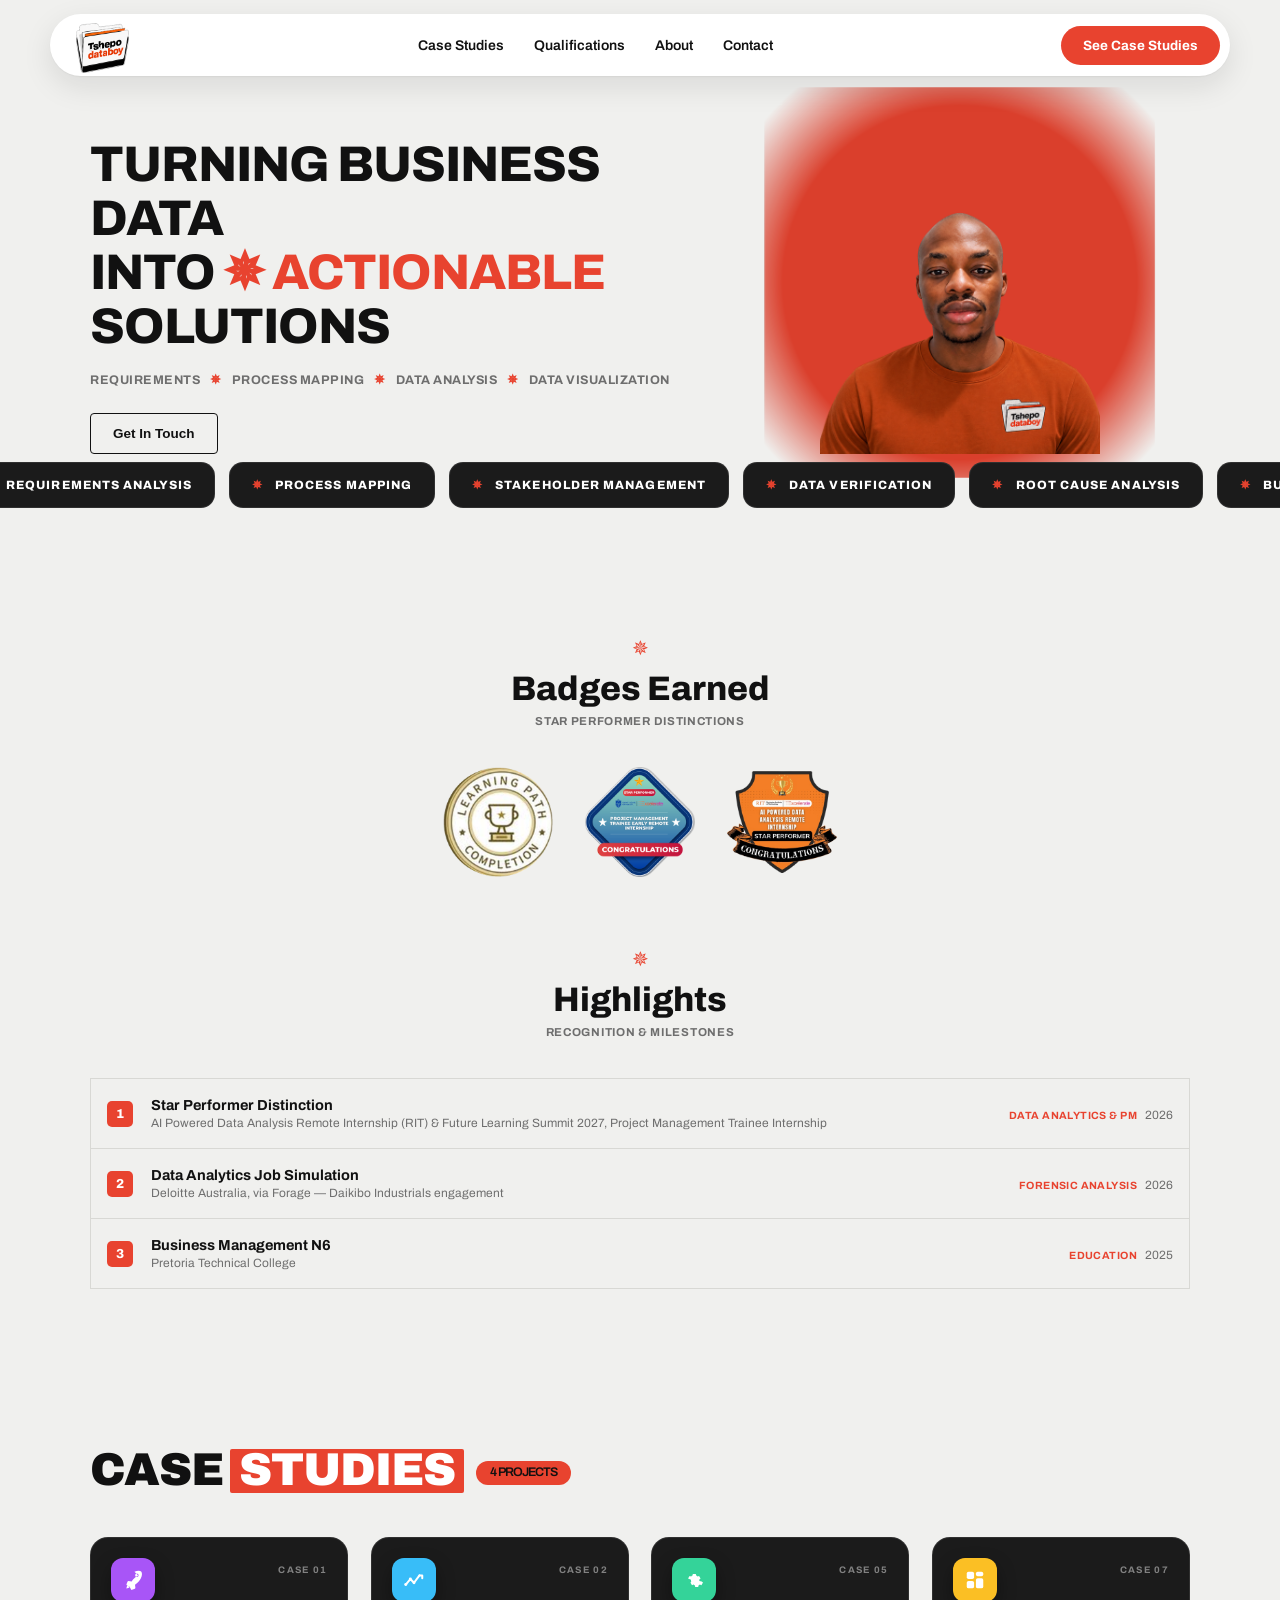
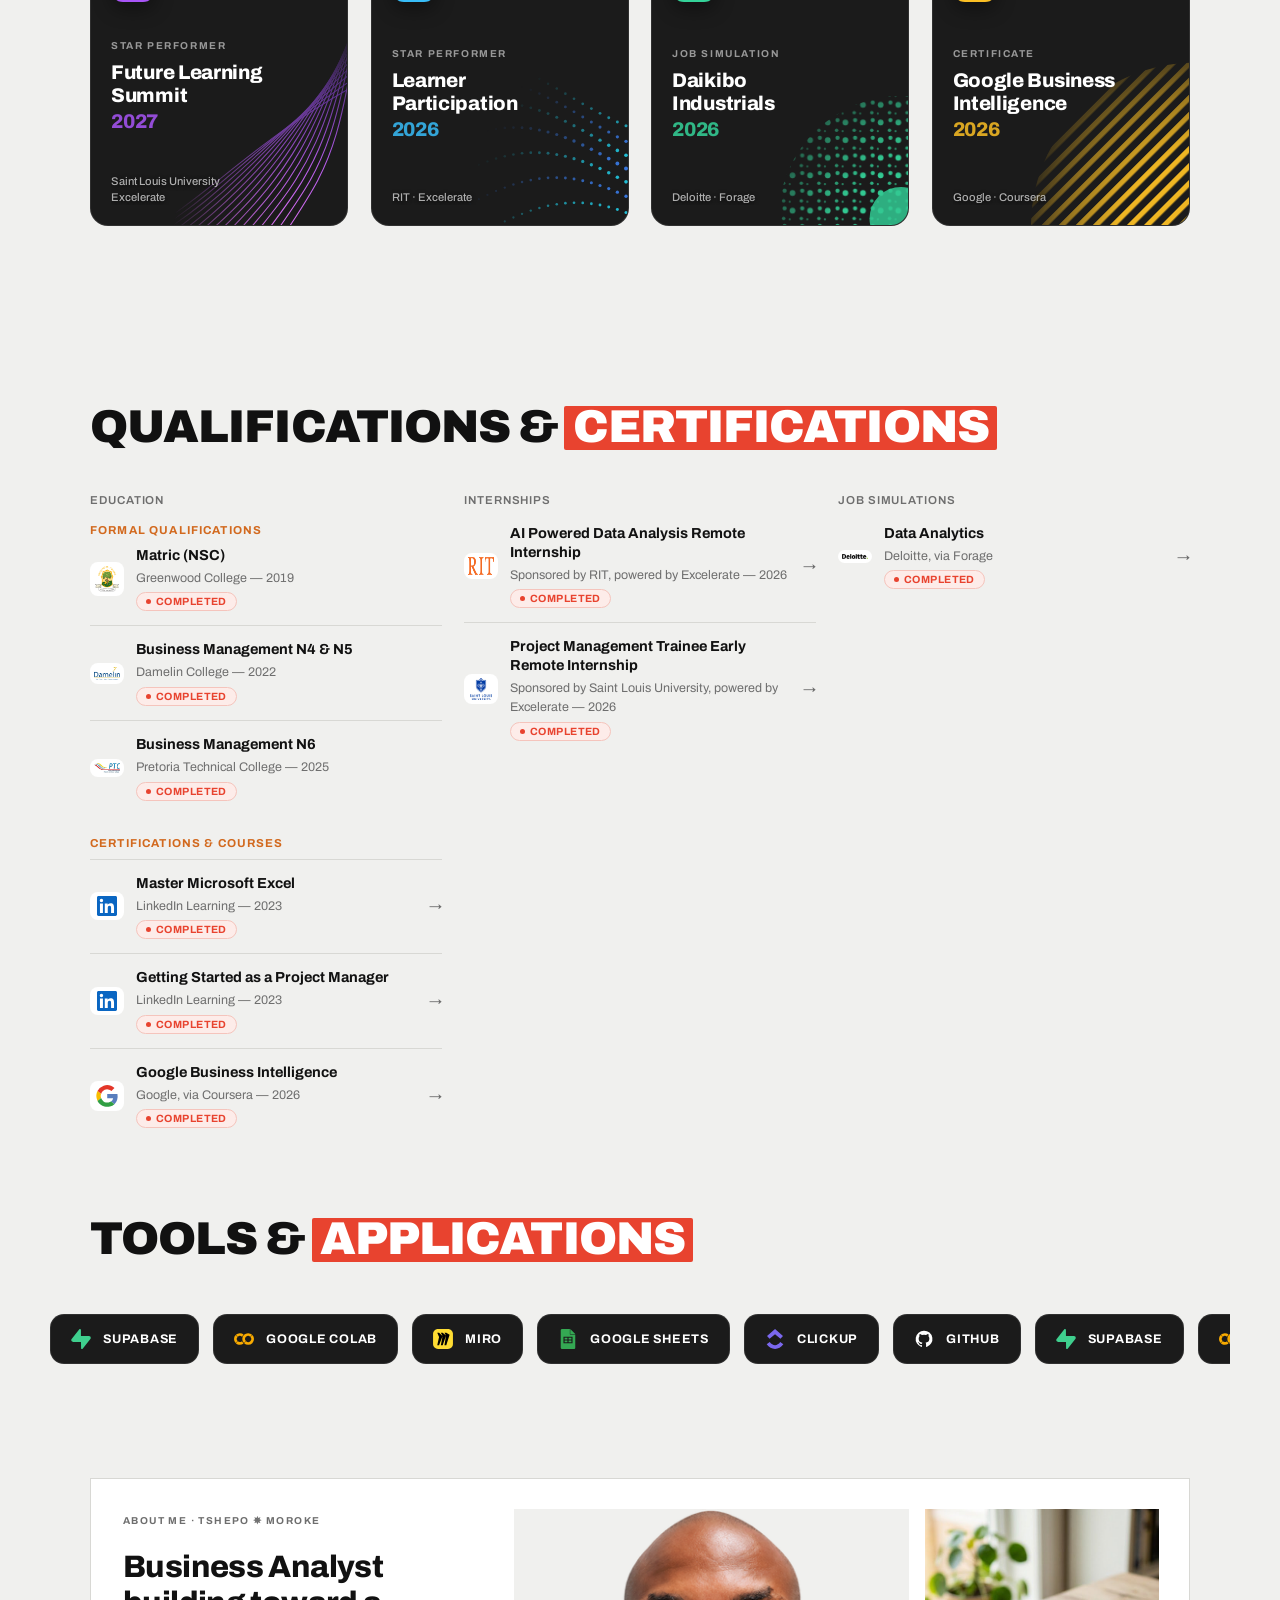
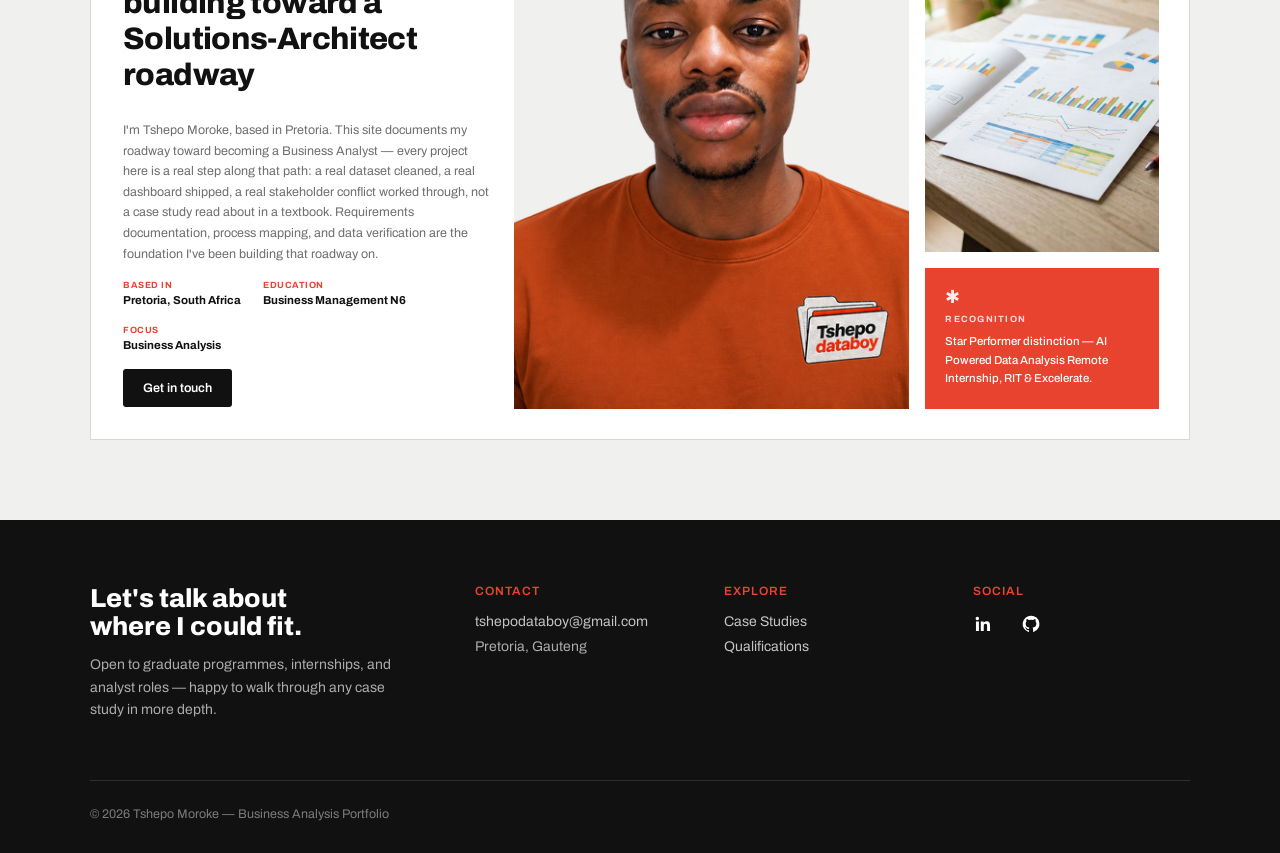
==== index.html @ 55868e1d "Remove the Mastering ERP case study The ERP build is not ready to be shown as a case, so the card, i" ====
<!DOCTYPE html>
<html lang="en">
<head>
<meta charset="UTF-8">
<meta name="viewport" content="width=device-width, initial-scale=1.0">
<title>Tshepo Moroke — Roadway to Business Analyst</title>
<link rel="preconnect" href="https://fonts.googleapis.com">
<link rel="preconnect" href="https://fonts.gstatic.com" crossorigin>
<link href="https://fonts.googleapis.com/css2?family=Archivo:wght@400;500;600;700;800;900&family=Anton&family=Playfair+Display:wght@600;700;800&display=swap" rel="stylesheet">
<link rel="stylesheet" href="src/styles.css?v=35">
</head>
<body>

<nav class="nav">
  <div class="nav-inner">
    <button class="brandmark" onclick="go('home')" aria-label="Tshepo Databoy — home">
      <span class="brandmark-stack">
        <img class="brandmark-under" src="assets/images/tshepo-databoy.png" alt="" aria-hidden="true">
        <img class="brandmark-top" src="assets/images/tshepo-databoy.png" alt="Tshepo Databoy">
      </span>
    </button>
    <ul class="nav-links">
      <li><button onclick="go('work')">Case Studies</button></li>
      <li><button onclick="go('qualifications')">Qualifications</button></li>
      <li><button onclick="go('about')">About</button></li>
      <li><button onclick="openContactModal()">Contact</button></li>
    </ul>
    <button class="nav-cta" onclick="go('work')">See Case Studies</button>
    <button class="nav-burger" onclick="toggleMobileNav()" aria-label="Menu"><span></span><span></span><span></span></button>
  </div>
  <div class="nav-mobile-panel" id="nav-mobile-panel">
    <button onclick="go('work');toggleMobileNav()">Case Studies</button>
    <button onclick="go('qualifications');toggleMobileNav()">Qualifications</button>
    <button onclick="go('about');toggleMobileNav()">About</button>
    <button onclick="closeMobileNavAndContact()">Contact</button>
  </div>
</nav>

<div id="view-home" class="view active">
  <div class="wrap">
    <div class="th-hero">
      <div>
        <h1>Turning Business Data<br>Into <span style="color:var(--olive);">&#10037;</span> <span class="hero-accent-word">Actionable</span><br>Solutions</h1>
        <div class="th-tagrow"><span>Requirements</span><span class="ast">&#10037;</span><span>Process Mapping</span><span class="ast">&#10037;</span><span>Data Analysis</span><span class="ast">&#10037;</span><span>Data Visualization</span></div>
        <div class="th-hero-buttons">
          <button class="pill ghost" onclick="openContactModal()">Get In Touch</button>
        </div>
      </div>
      <div class="th-photo-wrap">
        <div class="th-photo-art"><img src="https://i.pinimg.com/originals/62/12/48/6212485181ca055f760855d98d3ee4bc.gif" alt="" loading="lazy" referrerpolicy="no-referrer"></div>
        <div class="th-photo-frame"><img src="assets/images/tshepo-moroke.png" alt="Tshepo Moroke"></div>
      </div>
    </div>
  </div>

  <div class="th-ribbon-wrap">
    <div class="th-ribbon-track">
      <div class="th-ribbon-item"><span class="ast">&#10037;</span>Requirements Analysis</div>
      <div class="th-ribbon-item"><span class="ast">&#10037;</span>Process Mapping</div>
      <div class="th-ribbon-item"><span class="ast">&#10037;</span>Stakeholder Management</div>
      <div class="th-ribbon-item"><span class="ast">&#10037;</span>Data Verification</div>
      <div class="th-ribbon-item"><span class="ast">&#10037;</span>Root Cause Analysis</div>
      <div class="th-ribbon-item"><span class="ast">&#10037;</span>Business Case / ROI</div>
      <div class="th-ribbon-item"><span class="ast">&#10037;</span>Documentation (BRD)</div>
      <div class="th-ribbon-item"><span class="ast">&#10037;</span>Requirements Analysis</div>
      <div class="th-ribbon-item"><span class="ast">&#10037;</span>Process Mapping</div>
      <div class="th-ribbon-item"><span class="ast">&#10037;</span>Stakeholder Management</div>
      <div class="th-ribbon-item"><span class="ast">&#10037;</span>Data Verification</div>
      <div class="th-ribbon-item"><span class="ast">&#10037;</span>Root Cause Analysis</div>
      <div class="th-ribbon-item"><span class="ast">&#10037;</span>Business Case / ROI</div>
      <div class="th-ribbon-item"><span class="ast">&#10037;</span>Documentation (BRD)</div>

      <div class="th-ribbon-item" aria-hidden="true"><span class="ast">&#10037;</span>Requirements Analysis</div>
      <div class="th-ribbon-item" aria-hidden="true"><span class="ast">&#10037;</span>Process Mapping</div>
      <div class="th-ribbon-item" aria-hidden="true"><span class="ast">&#10037;</span>Stakeholder Management</div>
      <div class="th-ribbon-item" aria-hidden="true"><span class="ast">&#10037;</span>Data Verification</div>
      <div class="th-ribbon-item" aria-hidden="true"><span class="ast">&#10037;</span>Root Cause Analysis</div>
      <div class="th-ribbon-item" aria-hidden="true"><span class="ast">&#10037;</span>Business Case / ROI</div>
      <div class="th-ribbon-item" aria-hidden="true"><span class="ast">&#10037;</span>Documentation (BRD)</div>
      <div class="th-ribbon-item" aria-hidden="true"><span class="ast">&#10037;</span>Requirements Analysis</div>
      <div class="th-ribbon-item" aria-hidden="true"><span class="ast">&#10037;</span>Process Mapping</div>
      <div class="th-ribbon-item" aria-hidden="true"><span class="ast">&#10037;</span>Stakeholder Management</div>
      <div class="th-ribbon-item" aria-hidden="true"><span class="ast">&#10037;</span>Data Verification</div>
      <div class="th-ribbon-item" aria-hidden="true"><span class="ast">&#10037;</span>Root Cause Analysis</div>
      <div class="th-ribbon-item" aria-hidden="true"><span class="ast">&#10037;</span>Business Case / ROI</div>
      <div class="th-ribbon-item" aria-hidden="true"><span class="ast">&#10037;</span>Documentation (BRD)</div>

    </div>
  </div>

  <div class="wrap">
    <div class="th-section-head" style="margin-top:0;">
      <span class="ast">&#10037;</span>
      <h2>Badges Earned</h2>
      <p>Star Performer Distinctions</p>
    </div>
    <div class="th-badges">
      <button class="th-badge" onclick="openQualModal('li-excel-cred','Master Microsoft Excel')" title="Master Microsoft Excel">
        <img src="assets/images/learning-path-completion-badge-master-microsoft-excel.png" alt="Learning Path Completion badge, Master Microsoft Excel">
      </button>
      <button class="th-badge" onclick="go('case-01')" title="View case study">
        <img src="assets/images/star-performer-badge-project-management-trainee-early-remote.png" alt="Star Performer badge, Project Management Trainee Early Remote Internship">
      </button>
      <button class="th-badge" onclick="go('case-02')" title="View case study">
        <img src="assets/images/star-performer-badge-ai-powered-data-analysis-remote-interns.png" alt="Star Performer badge, AI Powered Data Analysis Remote Internship">
      </button>
    </div>
  </div>

  <div class="wrap">

    

    <div class="th-section-head">
      <span class="ast">&#10037;</span>
      <h2>Highlights</h2>
      <p>Recognition &amp; Milestones</p>
    </div>
    <div class="th-recog-list">
      <div class="th-recog-row">
        <div class="th-recog-num">1</div>
        <div><p class="th-recog-title">Star Performer Distinction</p><p class="th-recog-sub">AI Powered Data Analysis Remote Internship (RIT) &amp; Future Learning Summit 2027, Project Management Trainee Internship</p></div>
        <div class="th-recog-right"><span class="th-recog-cat">Data Analytics &amp; PM</span><span class="th-recog-year">2026</span></div>
      </div>
      <div class="th-recog-row">
        <div class="th-recog-num">2</div>
        <div><p class="th-recog-title">Data Analytics Job Simulation</p><p class="th-recog-sub">Deloitte Australia, via Forage &mdash; Daikibo Industrials engagement</p></div>
        <div class="th-recog-right"><span class="th-recog-cat">Forensic Analysis</span><span class="th-recog-year">2026</span></div>
      </div>
      <div class="th-recog-row">
        <div class="th-recog-num">3</div>
        <div><p class="th-recog-title">Business Management N6</p><p class="th-recog-sub">Pretoria Technical College</p></div>
        <div class="th-recog-right"><span class="th-recog-cat">Education</span><span class="th-recog-year">2025</span></div>
      </div>
    </div>

    <section id="work">
      <div class="sec-head">
        <h2>Case <span class="hl">Studies</span><span class="sec-tag">4 Projects</span></h2>
      </div>
      <div class="case-grid" id="case-grid">

        <article class="card card--violet" onclick="go('case-01')" role="button" tabindex="0" onkeydown="if(event.key==='Enter'||event.key===' '){event.preventDefault();go('case-01');}" aria-label="Future Learning Summit — open case study">
          <div class="card__art"><svg viewBox="0 0 210 210" fill="none" aria-hidden="true"><defs><linearGradient id="artWaves" x1="0" y1="1" x2="1" y2="0"><stop offset="0" stop-color="#E879F9"/><stop offset="1" stop-color="#7C3AED"/></linearGradient></defs><g stroke="url(#artWaves)" stroke-width="1.15" stroke-linecap="round"><path d="M-50 210 C34 170 78 104.0 210 34"/><path d="M-39 210 C43 167 85 105.2 210 24"/><path d="M-28 210 C52 164 92 106.4 210 14"/><path d="M-17 210 C61 161 99 107.6 210 4"/><path d="M-6 210 C70 158 106 108.8 210 -6"/><path d="M5 210 C79 155 113 110.0 210 -16"/><path d="M16 210 C88 152 120 111.2 210 -26"/><path d="M27 210 C97 149 127 112.4 210 -36"/><path d="M38 210 C106 146 134 113.6 210 -46"/><path d="M49 210 C115 143 141 114.8 210 -56"/><path d="M60 210 C124 140 148 116.0 210 -66"/><path d="M71 210 C133 137 155 117.2 210 -76"/><path d="M82 210 C142 134 162 118.4 210 -86"/><path d="M93 210 C151 131 169 119.6 210 -96"/><path d="M104 210 C160 128 176 120.8 210 -106"/><path d="M115 210 C169 125 183 122.0 210 -116"/></g></svg></div>
          <div class="card__top">
            <span class="card__logo"><svg viewBox="0 0 24 24" fill="currentColor" aria-hidden="true"><path d="M13.6 3.1c2.9-1.5 6-1.6 7.3-.3s1.2 4.4-.3 7.3c-1.3 2.5-3.5 5.1-6.4 7l.4 3.4a1 1 0 0 1-.6 1l-3 1.2a.9.9 0 0 1-1.1-.4l-1.6-2.9-3-1.6a.9.9 0 0 1-.4-1.1l1.2-3a1 1 0 0 1 1-.6l3.4.4c1.9-2.9 4.5-5.1 7-6.4h.1Zm2.6 5.5a1.9 1.9 0 1 0 0-3.8 1.9 1.9 0 0 0 0 3.8Z"/><path d="M6.2 17.8c-.7.7-1.2 2.1-1.4 3.4 1.3-.2 2.7-.7 3.4-1.4"/></svg></span>
            <span class="card__stamp">Case 01</span>
          </div>
          <div class="card__text">
            <p class="card__kicker">Star Performer</p>
            <h3 class="card__title">Future Learning<br>Summit</h3>
            <p class="card__year">2027</p>
          </div>
          <p class="card__place">Saint Louis University<br>Excelerate</p>
        </article>

        <article class="card card--azure" onclick="go('case-02')" role="button" tabindex="0" onkeydown="if(event.key==='Enter'||event.key===' '){event.preventDefault();go('case-02');}" aria-label="Predicting Learner Participation — open case study">
          <div class="card__art"><svg viewBox="0 0 210 210" fill="none" aria-hidden="true"><circle cx="8.0" cy="214.0" r="1.05" fill="#22D3EE" opacity="0.25"/><circle cx="17.3" cy="208.5" r="1.08" fill="#22D3EE" opacity="0.29"/><circle cx="26.7" cy="203.2" r="1.11" fill="#22D3EE" opacity="0.32"/><circle cx="36.0" cy="197.9" r="1.14" fill="#22D3EE" opacity="0.36"/><circle cx="45.3" cy="192.9" r="1.17" fill="#22D3EE" opacity="0.39"/><circle cx="54.7" cy="188.2" r="1.20" fill="#22D3EE" opacity="0.43"/><circle cx="64.0" cy="183.9" r="1.24" fill="#22D3EE" opacity="0.46"/><circle cx="73.3" cy="180.0" r="1.27" fill="#22D3EE" opacity="0.50"/><circle cx="82.7" cy="176.5" r="1.30" fill="#22D3EE" opacity="0.54"/><circle cx="92.0" cy="173.6" r="1.33" fill="#22D3EE" opacity="0.57"/><circle cx="101.3" cy="171.3" r="1.36" fill="#22D3EE" opacity="0.61"/><circle cx="110.7" cy="169.6" r="1.39" fill="#22D3EE" opacity="0.64"/><circle cx="120.0" cy="168.5" r="1.42" fill="#22D3EE" opacity="0.68"/><circle cx="129.3" cy="168.0" r="1.45" fill="#22D3EE" opacity="0.71"/><circle cx="138.7" cy="168.2" r="1.48" fill="#22D3EE" opacity="0.75"/><circle cx="148.0" cy="169.1" r="1.51" fill="#22D3EE" opacity="0.79"/><circle cx="157.3" cy="170.5" r="1.55" fill="#22D3EE" opacity="0.82"/><circle cx="166.7" cy="172.6" r="1.58" fill="#22D3EE" opacity="0.86"/><circle cx="176.0" cy="175.3" r="1.61" fill="#22D3EE" opacity="0.89"/><circle cx="185.3" cy="178.6" r="1.64" fill="#22D3EE" opacity="0.93"/><circle cx="194.7" cy="182.3" r="1.67" fill="#22D3EE" opacity="0.96"/><circle cx="204.0" cy="186.5" r="1.70" fill="#22D3EE" opacity="1.00"/><circle cx="8.0" cy="174.3" r="1.11" fill="#3B82F6" opacity="0.25"/><circle cx="17.3" cy="169.1" r="1.14" fill="#3B82F6" opacity="0.29"/><circle cx="26.7" cy="164.2" r="1.18" fill="#3B82F6" opacity="0.32"/><circle cx="36.0" cy="159.6" r="1.22" fill="#3B82F6" opacity="0.36"/><circle cx="45.3" cy="155.4" r="1.25" fill="#3B82F6" opacity="0.39"/><circle cx="54.7" cy="151.7" r="1.29" fill="#3B82F6" opacity="0.43"/><circle cx="64.0" cy="148.4" r="1.32" fill="#3B82F6" opacity="0.46"/><circle cx="73.3" cy="145.7" r="1.36" fill="#3B82F6" opacity="0.50"/><circle cx="82.7" cy="143.6" r="1.40" fill="#3B82F6" opacity="0.54"/><circle cx="92.0" cy="142.1" r="1.43" fill="#3B82F6" opacity="0.57"/><circle cx="101.3" cy="141.2" r="1.47" fill="#3B82F6" opacity="0.61"/><circle cx="110.7" cy="141.0" r="1.51" fill="#3B82F6" opacity="0.64"/><circle cx="120.0" cy="141.4" r="1.54" fill="#3B82F6" opacity="0.68"/><circle cx="129.3" cy="142.5" r="1.58" fill="#3B82F6" opacity="0.71"/><circle cx="138.7" cy="144.2" r="1.61" fill="#3B82F6" opacity="0.75"/><circle cx="148.0" cy="146.5" r="1.65" fill="#3B82F6" opacity="0.79"/><circle cx="157.3" cy="149.4" r="1.69" fill="#3B82F6" opacity="0.82"/><circle cx="166.7" cy="152.8" r="1.72" fill="#3B82F6" opacity="0.86"/><circle cx="176.0" cy="156.7" r="1.76" fill="#3B82F6" opacity="0.89"/><circle cx="185.3" cy="161.0" r="1.79" fill="#3B82F6" opacity="0.93"/><circle cx="194.7" cy="165.7" r="1.83" fill="#3B82F6" opacity="0.96"/><circle cx="204.0" cy="170.7" r="1.87" fill="#3B82F6" opacity="1.00"/><circle cx="8.0" cy="135.6" r="1.17" fill="#22D3EE" opacity="0.25"/><circle cx="17.3" cy="131.1" r="1.21" fill="#22D3EE" opacity="0.29"/><circle cx="26.7" cy="127.1" r="1.25" fill="#22D3EE" opacity="0.32"/><circle cx="36.0" cy="123.5" r="1.29" fill="#22D3EE" opacity="0.36"/><circle cx="45.3" cy="120.4" r="1.33" fill="#22D3EE" opacity="0.39"/><circle cx="54.7" cy="117.9" r="1.37" fill="#22D3EE" opacity="0.43"/><circle cx="64.0" cy="116.0" r="1.41" fill="#22D3EE" opacity="0.46"/><circle cx="73.3" cy="114.7" r="1.46" fill="#22D3EE" opacity="0.50"/><circle cx="82.7" cy="114.1" r="1.50" fill="#22D3EE" opacity="0.54"/><circle cx="92.0" cy="114.1" r="1.54" fill="#22D3EE" opacity="0.57"/><circle cx="101.3" cy="114.7" r="1.58" fill="#22D3EE" opacity="0.61"/><circle cx="110.7" cy="116.0" r="1.62" fill="#22D3EE" opacity="0.64"/><circle cx="120.0" cy="118.0" r="1.66" fill="#22D3EE" opacity="0.68"/><circle cx="129.3" cy="120.5" r="1.70" fill="#22D3EE" opacity="0.71"/><circle cx="138.7" cy="123.5" r="1.74" fill="#22D3EE" opacity="0.75"/><circle cx="148.0" cy="127.1" r="1.79" fill="#22D3EE" opacity="0.79"/><circle cx="157.3" cy="131.2" r="1.83" fill="#22D3EE" opacity="0.82"/><circle cx="166.7" cy="135.7" r="1.87" fill="#22D3EE" opacity="0.86"/><circle cx="176.0" cy="140.5" r="1.91" fill="#22D3EE" opacity="0.89"/><circle cx="185.3" cy="145.5" r="1.95" fill="#22D3EE" opacity="0.93"/><circle cx="194.7" cy="150.8" r="1.99" fill="#22D3EE" opacity="0.96"/><circle cx="204.0" cy="156.3" r="2.03" fill="#22D3EE" opacity="1.00"/><circle cx="8.0" cy="98.7" r="1.22" fill="#3B82F6" opacity="0.25"/><circle cx="17.3" cy="95.3" r="1.27" fill="#3B82F6" opacity="0.29"/><circle cx="26.7" cy="92.5" r="1.32" fill="#3B82F6" opacity="0.32"/><circle cx="36.0" cy="90.2" r="1.36" fill="#3B82F6" opacity="0.36"/><circle cx="45.3" cy="88.5" r="1.41" fill="#3B82F6" opacity="0.39"/><circle cx="54.7" cy="87.4" r="1.46" fill="#3B82F6" opacity="0.43"/><circle cx="64.0" cy="87.0" r="1.50" fill="#3B82F6" opacity="0.46"/><circle cx="73.3" cy="87.2" r="1.55" fill="#3B82F6" opacity="0.50"/><circle cx="82.7" cy="88.1" r="1.60" fill="#3B82F6" opacity="0.54"/><circle cx="92.0" cy="89.6" r="1.64" fill="#3B82F6" opacity="0.57"/><circle cx="101.3" cy="91.8" r="1.69" fill="#3B82F6" opacity="0.61"/><circle cx="110.7" cy="94.5" r="1.74" fill="#3B82F6" opacity="0.64"/><circle cx="120.0" cy="97.8" r="1.78" fill="#3B82F6" opacity="0.68"/><circle cx="129.3" cy="101.5" r="1.83" fill="#3B82F6" opacity="0.71"/><circle cx="138.7" cy="105.7" r="1.88" fill="#3B82F6" opacity="0.75"/><circle cx="148.0" cy="110.3" r="1.92" fill="#3B82F6" opacity="0.79"/><circle cx="157.3" cy="115.2" r="1.97" fill="#3B82F6" opacity="0.82"/><circle cx="166.7" cy="120.4" r="2.01" fill="#3B82F6" opacity="0.86"/><circle cx="176.0" cy="125.7" r="2.06" fill="#3B82F6" opacity="0.89"/><circle cx="185.3" cy="131.2" r="2.11" fill="#3B82F6" opacity="0.93"/><circle cx="194.7" cy="136.6" r="2.15" fill="#3B82F6" opacity="0.96"/><circle cx="204.0" cy="142.1" r="2.20" fill="#3B82F6" opacity="1.00"/><circle cx="8.0" cy="64.6" r="1.17" fill="#22D3EE" opacity="0.25"/><circle cx="17.3" cy="62.5" r="1.21" fill="#22D3EE" opacity="0.29"/><circle cx="26.7" cy="61.0" r="1.25" fill="#22D3EE" opacity="0.32"/><circle cx="36.0" cy="60.2" r="1.29" fill="#22D3EE" opacity="0.36"/><circle cx="45.3" cy="60.0" r="1.33" fill="#22D3EE" opacity="0.39"/><circle cx="54.7" cy="60.5" r="1.37" fill="#22D3EE" opacity="0.43"/><circle cx="64.0" cy="61.6" r="1.41" fill="#22D3EE" opacity="0.46"/><circle cx="73.3" cy="63.3" r="1.46" fill="#22D3EE" opacity="0.50"/><circle cx="82.7" cy="65.7" r="1.50" fill="#22D3EE" opacity="0.54"/><circle cx="92.0" cy="68.6" r="1.54" fill="#22D3EE" opacity="0.57"/><circle cx="101.3" cy="72.0" r="1.58" fill="#22D3EE" opacity="0.61"/><circle cx="110.7" cy="75.9" r="1.62" fill="#22D3EE" opacity="0.64"/><circle cx="120.0" cy="80.3" r="1.66" fill="#22D3EE" opacity="0.68"/><circle cx="129.3" cy="85.0" r="1.70" fill="#22D3EE" opacity="0.71"/><circle cx="138.7" cy="90.0" r="1.74" fill="#22D3EE" opacity="0.75"/><circle cx="148.0" cy="95.2" r="1.79" fill="#22D3EE" opacity="0.79"/><circle cx="157.3" cy="100.6" r="1.83" fill="#22D3EE" opacity="0.82"/><circle cx="166.7" cy="106.1" r="1.87" fill="#22D3EE" opacity="0.86"/><circle cx="176.0" cy="111.6" r="1.91" fill="#22D3EE" opacity="0.89"/><circle cx="185.3" cy="116.9" r="1.95" fill="#22D3EE" opacity="0.93"/><circle cx="194.7" cy="122.2" r="1.99" fill="#22D3EE" opacity="0.96"/><circle cx="204.0" cy="127.2" r="2.03" fill="#22D3EE" opacity="1.00"/><circle cx="8.0" cy="33.7" r="1.11" fill="#3B82F6" opacity="0.25"/><circle cx="17.3" cy="33.1" r="1.14" fill="#3B82F6" opacity="0.29"/><circle cx="26.7" cy="33.1" r="1.18" fill="#3B82F6" opacity="0.32"/><circle cx="36.0" cy="33.8" r="1.22" fill="#3B82F6" opacity="0.36"/><circle cx="45.3" cy="35.1" r="1.25" fill="#3B82F6" opacity="0.39"/><circle cx="54.7" cy="37.1" r="1.29" fill="#3B82F6" opacity="0.43"/><circle cx="64.0" cy="39.6" r="1.32" fill="#3B82F6" opacity="0.46"/><circle cx="73.3" cy="42.7" r="1.36" fill="#3B82F6" opacity="0.50"/><circle cx="82.7" cy="46.3" r="1.40" fill="#3B82F6" opacity="0.54"/><circle cx="92.0" cy="50.4" r="1.43" fill="#3B82F6" opacity="0.57"/><circle cx="101.3" cy="54.9" r="1.47" fill="#3B82F6" opacity="0.61"/><circle cx="110.7" cy="59.7" r="1.51" fill="#3B82F6" opacity="0.64"/><circle cx="120.0" cy="64.8" r="1.54" fill="#3B82F6" opacity="0.68"/><circle cx="129.3" cy="70.1" r="1.58" fill="#3B82F6" opacity="0.71"/><circle cx="138.7" cy="75.6" r="1.61" fill="#3B82F6" opacity="0.75"/><circle cx="148.0" cy="81.0" r="1.65" fill="#3B82F6" opacity="0.79"/><circle cx="157.3" cy="86.5" r="1.69" fill="#3B82F6" opacity="0.82"/><circle cx="166.7" cy="91.8" r="1.72" fill="#3B82F6" opacity="0.86"/><circle cx="176.0" cy="97.0" r="1.76" fill="#3B82F6" opacity="0.89"/><circle cx="185.3" cy="101.9" r="1.79" fill="#3B82F6" opacity="0.93"/><circle cx="194.7" cy="106.4" r="1.83" fill="#3B82F6" opacity="0.96"/><circle cx="204.0" cy="110.6" r="1.87" fill="#3B82F6" opacity="1.00"/><circle cx="8.0" cy="6.3" r="1.05" fill="#22D3EE" opacity="0.25"/><circle cx="17.3" cy="7.2" r="1.08" fill="#22D3EE" opacity="0.29"/><circle cx="26.7" cy="8.7" r="1.11" fill="#22D3EE" opacity="0.32"/><circle cx="36.0" cy="10.9" r="1.14" fill="#22D3EE" opacity="0.36"/><circle cx="45.3" cy="13.7" r="1.17" fill="#22D3EE" opacity="0.39"/><circle cx="54.7" cy="16.9" r="1.20" fill="#22D3EE" opacity="0.43"/><circle cx="64.0" cy="20.7" r="1.24" fill="#22D3EE" opacity="0.46"/><circle cx="73.3" cy="25.0" r="1.27" fill="#22D3EE" opacity="0.50"/><circle cx="82.7" cy="29.6" r="1.30" fill="#22D3EE" opacity="0.54"/><circle cx="92.0" cy="34.5" r="1.33" fill="#22D3EE" opacity="0.57"/><circle cx="101.3" cy="39.7" r="1.36" fill="#22D3EE" opacity="0.61"/><circle cx="110.7" cy="45.0" r="1.39" fill="#22D3EE" opacity="0.64"/><circle cx="120.0" cy="50.5" r="1.42" fill="#22D3EE" opacity="0.68"/><circle cx="129.3" cy="56.0" r="1.45" fill="#22D3EE" opacity="0.71"/><circle cx="138.7" cy="61.4" r="1.48" fill="#22D3EE" opacity="0.75"/><circle cx="148.0" cy="66.6" r="1.51" fill="#22D3EE" opacity="0.79"/><circle cx="157.3" cy="71.7" r="1.55" fill="#22D3EE" opacity="0.82"/><circle cx="166.7" cy="76.5" r="1.58" fill="#22D3EE" opacity="0.86"/><circle cx="176.0" cy="81.0" r="1.61" fill="#22D3EE" opacity="0.89"/><circle cx="185.3" cy="85.0" r="1.64" fill="#22D3EE" opacity="0.93"/><circle cx="194.7" cy="88.6" r="1.67" fill="#22D3EE" opacity="0.96"/><circle cx="204.0" cy="91.6" r="1.70" fill="#22D3EE" opacity="1.00"/></svg></div>
          <div class="card__top">
            <span class="card__logo"><svg viewBox="0 0 24 24" fill="none" stroke="currentColor" stroke-width="2.2" stroke-linecap="round" stroke-linejoin="round" aria-hidden="true"><path d="M3 17l5-6 4 4 6-8"/><path d="M18 7h3v3"/><circle cx="3" cy="17" r="1.6" fill="currentColor" stroke="none"/><circle cx="8" cy="11" r="1.6" fill="currentColor" stroke="none"/><circle cx="12" cy="15" r="1.6" fill="currentColor" stroke="none"/></svg></span>
            <span class="card__stamp">Case 02</span>
          </div>
          <div class="card__text">
            <p class="card__kicker">Star Performer</p>
            <h3 class="card__title">Learner<br>Participation</h3>
            <p class="card__year">2026</p>
          </div>
          <p class="card__place">RIT &middot; Excelerate</p>
        </article>

        <article class="card card--mint" onclick="go('case-05')" role="button" tabindex="0" onkeydown="if(event.key==='Enter'||event.key===' '){event.preventDefault();go('case-05');}" aria-label="Daikibo Industrials — open case study">
          <div class="card__art"><svg viewBox="0 0 210 210" aria-hidden="true"><defs><pattern id="artDots" width="19" height="19" patternUnits="userSpaceOnUse"><circle cx="6" cy="5.5" r="3.1" fill="#34D399"/><circle cx="15.5" cy="14" r="1.9" fill="#34D399" opacity=".85"/><circle cx="3" cy="15" r="1.15" fill="#34D399" opacity=".7"/><circle cx="16.5" cy="3" r="2.3" fill="#34D399" opacity=".95"/></pattern></defs><circle cx="180" cy="185" r="132" fill="url(#artDots)"/><circle cx="180" cy="185" r="34" fill="#34D399" opacity=".85"/></svg></div>
          <div class="card__top">
            <span class="card__logo"><svg viewBox="0 0 24 24" fill="currentColor" aria-hidden="true"><path d="M12 8.6a3.4 3.4 0 1 0 0 6.8 3.4 3.4 0 0 0 0-6.8Zm0 2a1.4 1.4 0 1 1 0 2.8 1.4 1.4 0 0 1 0-2.8Z"/><path d="m20.4 13.6 1.4 1.1-1.7 2.9-1.7-.6a7.7 7.7 0 0 1-1.5.9l-.3 1.8h-3.3l-.3-1.8a7.7 7.7 0 0 1-1.5-.9l-1.7.6-1.7-2.9 1.4-1.1a7.4 7.4 0 0 1 0-1.7L5.5 10.4l1.7-2.9 1.7.6c.5-.4 1-.7 1.5-.9l.3-1.8h3.3l.3 1.8c.6.2 1.1.5 1.5.9l1.7-.6 1.7 2.9-1.4 1.1a7.4 7.4 0 0 1 0 1.7Z"/></svg></span>
            <span class="card__stamp">Case 05</span>
          </div>
          <div class="card__text">
            <p class="card__kicker">Job Simulation</p>
            <h3 class="card__title">Daikibo<br>Industrials</h3>
            <p class="card__year">2026</p>
          </div>
          <p class="card__place">Deloitte &middot; Forage</p>
        </article>

        <article class="card card--amber" onclick="go('case-07')" role="button" tabindex="0" onkeydown="if(event.key==='Enter'||event.key===' '){event.preventDefault();go('case-07');}" aria-label="Google Business Intelligence — open case study">
          <div class="card__art"><svg viewBox="0 0 210 210" aria-hidden="true"><defs><pattern id="artStripes" width="13" height="13" patternUnits="userSpaceOnUse" patternTransform="rotate(45)"><rect width="5.5" height="13" fill="#FBBF24"/></pattern></defs><path d="M210 18 A176 176 0 0 0 18 210 L210 210 Z" fill="url(#artStripes)"/></svg></div>
          <div class="card__top">
            <span class="card__logo"><svg viewBox="0 0 24 24" fill="currentColor" aria-hidden="true"><rect x="3" y="3" width="8" height="8" rx="2"/><rect x="13" y="3" width="8" height="5" rx="2"/><rect x="13" y="10" width="8" height="11" rx="2"/><rect x="3" y="13" width="8" height="8" rx="2"/></svg></span>
            <span class="card__stamp">Case 07</span>
          </div>
          <div class="card__text">
            <p class="card__kicker">Certificate</p>
            <h3 class="card__title">Google Business<br>Intelligence</h3>
            <p class="card__year">2026</p>
          </div>
          <p class="card__place">Google &middot; Coursera</p>
        </article>

      </div>
    </section>

    <section id="qualifications">
      <div class="sec-head">
        <h2>Qualifications &amp; <span class="hl purple">Certifications</span></h2>
      </div>
      <div class="qual-cols">
        <div class="qual-card qual-panel active" id="qual-panel-0">
          <h5>Education</h5>
<p class="eyebrow" style="margin:4px 0 10px;">Formal Qualifications</p><div class="qual-item" style="display:flex;align-items:center;gap:12px;"><div class="qual-logo-box"><img src="assets/images/greenwood-college.png" alt="Greenwood College" style="max-height:26px;width:auto;"></div><div><h4>Matric (NSC)</h4><p>Greenwood College — 2019</p><div class="qual-status-row"><span class="qual-status completed"><i></i>Completed</span></div></div></div><div class="qual-item" style="display:flex;align-items:center;gap:12px;"><div class="qual-logo-box"><img src="assets/images/damelin-college.png" alt="Damelin College" style="max-height:24px;width:auto;"></div><div><h4>Business Management N4 &amp; N5</h4><p>Damelin College — 2022</p><div class="qual-status-row"><span class="qual-status completed"><i></i>Completed</span></div></div></div><div class="qual-item" style="display:flex;align-items:center;gap:12px;"><div class="qual-logo-box"><img src="assets/images/pretoria-technical-college.png" alt="Pretoria Technical College" style="max-height:28px;width:auto;"></div><div><h4>Business Management N6</h4><p>Pretoria Technical College — 2025</p><div class="qual-status-row"><span class="qual-status completed"><i></i>Completed</span></div></div></div><p class="eyebrow" style="margin:22px 0 10px;">Certifications &amp; Courses</p><div class="qual-item">
            <button class="cred-toggle" onclick="openQualModal('li-excel-cred','Master Microsoft Excel')">
              <div style="display:flex;align-items:center;gap:12px;"><div class="qual-logo-box"><img src="assets/icons/linkedin-mark.svg" style="width:20px;height:20px;" alt=""></div><span><h4 style="margin:0;">Master Microsoft Excel</h4><p style="margin:4px 0 0;">LinkedIn Learning — 2023</p><div class="qual-status-row"><span class="qual-status completed"><i></i>Completed</span></div></span></div>
              <span class="cred-arrow">&rarr;</span>
            </button>
            <div class="cred-panel" id="li-excel-cred">
              <p class="b" style="font-size:12.5px;margin:14px 0 12px;">Learning Path completed 11 April 2023 &middot; 12 hours 38 min. Skills covered: Spreadsheets, Microsoft Excel.</p>
              <img src="assets/images/master-microsoft-excel-certificate.jpg" alt="Master Microsoft Excel certificate" style="width:100%;max-width:340px;height:auto;border:1px solid var(--line);border-radius:8px;">
            </div>
          </div><div class="qual-item">
            <button class="cred-toggle" onclick="openQualModal('li-pm-cred','Getting Started as a Project Manager')">
              <div style="display:flex;align-items:center;gap:12px;"><div class="qual-logo-box"><img src="assets/icons/linkedin-mark.svg" style="width:20px;height:20px;" alt=""></div><span><h4 style="margin:0;">Getting Started as a Project Manager</h4><p style="margin:4px 0 0;">LinkedIn Learning — 2023</p><div class="qual-status-row"><span class="qual-status completed"><i></i>Completed</span></div></span></div>
              <span class="cred-arrow">&rarr;</span>
            </button>
            <div class="cred-panel" id="li-pm-cred">
              <p class="b" style="font-size:12.5px;margin:14px 0 12px;">Learning Path completed 18 April 2023 &middot; 9 hours 43 min. Skills covered: Communication, Requirements Management, Stakeholder Management, Project Management, Microsoft Project, Risk Management.</p>
              <img src="assets/images/getting-started-as-a-project-manager-certificate.jpg" alt="Getting Started as a Project Manager certificate" style="width:100%;max-width:340px;height:auto;border:1px solid var(--line);border-radius:8px;">
            </div>
          </div><div class="qual-item">
            <button class="cred-toggle" onclick="go('case-07-cert')">
              <div style="display:flex;align-items:center;gap:12px;"><div class="qual-logo-box"><img src="assets/icons/google-logo.svg" style="width:22px;height:22px;" alt=""></div><span><h4>Google Business Intelligence</h4><p>Google, via Coursera — 2026</p><div class="qual-status-row"><span class="qual-status completed"><i></i>Completed</span></div></span></div>
              <span class="cred-arrow">&rarr;</span>
            </button>
          </div>
        </div>
        <div class="qual-card qual-panel" id="qual-panel-1">
          <h5>Internships</h5>
<div class="qual-item">
            <button class="cred-toggle" onclick="go('case-02-cert')">
              <div style="display:flex;align-items:center;gap:12px;"><div class="qual-logo-box"><img src="assets/images/rit.png" alt="RIT" style="height:18px;width:auto;"></div><span><h4 style="margin:0;">AI Powered Data Analysis Remote Internship</h4><p style="margin:4px 0 0;">Sponsored by RIT, powered by Excelerate — 2026</p><div class="qual-status-row"><span class="qual-status completed"><i></i>Completed</span></div></span></div>
              <span class="cred-arrow">→</span>
            </button>
          </div><div class="qual-item">
            <button class="cred-toggle" onclick="go('case-01-cert')">
              <div style="display:flex;align-items:center;gap:12px;"><div class="qual-logo-box"><img src="assets/images/saint-louis-university.png" alt="Saint Louis University" style="height:22px;width:auto;"></div><span><h4 style="margin:0;">Project Management Trainee Early Remote Internship</h4><p style="margin:4px 0 0;">Sponsored by Saint Louis University, powered by Excelerate — 2026</p><div class="qual-status-row"><span class="qual-status completed"><i></i>Completed</span></div></span></div>
              <span class="cred-arrow">→</span>
            </button>
          </div></div>
        <div class="qual-card qual-panel" id="qual-panel-2">
          <h5>Job Simulations</h5>
<div class="qual-item">
            <button class="cred-toggle" onclick="go('case-05-cert')">
              <div style="display:flex;align-items:center;gap:12px;"><div class="qual-logo-box"><img src="assets/images/deloitte.png" alt="Deloitte" style="max-height:22px;width:auto;"></div><span><h4 style="margin:0;">Data Analytics</h4><p style="margin:4px 0 0;">Deloitte, via Forage</p><div class="qual-status-row"><span class="qual-status completed"><i></i>Completed</span></div></span></div>
              <span class="cred-arrow">&rarr;</span>
            </button>
          </div>
        </div>
      </div>
    </section>

      <section id="stack" style="padding-top:0;">
        <div class="sec-head" style="margin-bottom:28px;">
          <h2>Tools &amp; <span class="hl magenta">Applications</span></h2>
        </div>
        <div class="marquee-wrap">
          <div class="marquee-track">
          <div class="logo-pill"><img src="assets/icons/supabase.svg" alt=""><span>Supabase</span></div>
          <div class="logo-pill"><img src="assets/icons/google-colab-2.svg" alt=""><span>Google Colab</span></div>
          <div class="logo-pill"><img src="assets/icons/miro.svg" alt=""><span>Miro</span></div>
          <div class="logo-pill"><img src="assets/icons/google-sheets.svg" alt=""><span>Google Sheets</span></div>
          <div class="logo-pill"><img src="assets/icons/clickup.svg" alt=""><span>ClickUp</span></div>
          <div class="logo-pill"><img src="assets/icons/github.svg" alt=""><span>GitHub</span></div>
          <div class="logo-pill"><img src="assets/icons/supabase.svg" alt=""><span>Supabase</span></div>
          <div class="logo-pill"><img src="assets/icons/google-colab-2.svg" alt=""><span>Google Colab</span></div>
          <div class="logo-pill"><img src="assets/icons/miro.svg" alt=""><span>Miro</span></div>
          <div class="logo-pill"><img src="assets/icons/google-sheets.svg" alt=""><span>Google Sheets</span></div>
          <div class="logo-pill"><img src="assets/icons/clickup.svg" alt=""><span>ClickUp</span></div>
          <div class="logo-pill"><img src="assets/icons/github.svg" alt=""><span>GitHub</span></div>

          <div class="logo-pill" aria-hidden="true"><img src="assets/icons/supabase.svg" alt=""><span>Supabase</span></div>
          <div class="logo-pill" aria-hidden="true"><img src="assets/icons/google-colab-2.svg" alt=""><span>Google Colab</span></div>
          <div class="logo-pill" aria-hidden="true"><img src="assets/icons/miro.svg" alt=""><span>Miro</span></div>
          <div class="logo-pill" aria-hidden="true"><img src="assets/icons/google-sheets.svg" alt=""><span>Google Sheets</span></div>
          <div class="logo-pill" aria-hidden="true"><img src="assets/icons/clickup.svg" alt=""><span>ClickUp</span></div>
          <div class="logo-pill" aria-hidden="true"><img src="assets/icons/github.svg" alt=""><span>GitHub</span></div>
          <div class="logo-pill" aria-hidden="true"><img src="assets/icons/supabase.svg" alt=""><span>Supabase</span></div>
          <div class="logo-pill" aria-hidden="true"><img src="assets/icons/google-colab-2.svg" alt=""><span>Google Colab</span></div>
          <div class="logo-pill" aria-hidden="true"><img src="assets/icons/miro.svg" alt=""><span>Miro</span></div>
          <div class="logo-pill" aria-hidden="true"><img src="assets/icons/google-sheets.svg" alt=""><span>Google Sheets</span></div>
          <div class="logo-pill" aria-hidden="true"><img src="assets/icons/clickup.svg" alt=""><span>ClickUp</span></div>
          <div class="logo-pill" aria-hidden="true"><img src="assets/icons/github.svg" alt=""><span>GitHub</span></div>

        </div>
      </div>
    </section>
  </div>


<div class="wrap">
  <section class="about-panel" id="about">
    <div class="about-panel__intro">
      <p class="about-kicker">About Me &middot; Tshepo &#10037; Moroke</p>
      <h2 class="about-headline">Business Analyst building toward a Solutions&#8209;Architect roadway</h2>
      <div class="about-panel__foot">
        <p class="about-copy">I'm Tshepo Moroke, based in Pretoria. This site documents my roadway toward becoming a Business Analyst — every project here is a real step along that path: a real dataset cleaned, a real dashboard shipped, a real stakeholder conflict worked through, not a case study read about in a textbook. Requirements documentation, process mapping, and data verification are the foundation I've been building that roadway on.</p>
        <div class="th-meta-row about-meta">
          <div><div class="th-meta-label">Based In</div><div class="th-meta-value">Pretoria, South Africa</div></div>
          <div><div class="th-meta-label">Education</div><div class="th-meta-value">Business Management N6</div></div>
          <div><div class="th-meta-label">Focus</div><div class="th-meta-value">Business Analysis</div></div>
        </div>
        <button class="about-cta" onclick="openContactModal()">Get in touch</button>
      </div>
    </div>
    <div class="about-panel__main">
      <img src="assets/images/tshepo-moroke.png" alt="Tshepo Moroke">
    </div>
    <div class="about-panel__side">
      <div class="about-panel__thumb">
        <img src="assets/images/hero-02.jpg" alt="Analytics reports spread across a desk">
      </div>
      <div class="about-note">
        <p class="about-note__label">Recognition</p>
        <p class="about-note__text">Star Performer distinction &mdash; AI Powered Data Analysis Remote Internship, RIT &amp; Excelerate.</p>
      </div>
    </div>
  </section>
</div>
</div>

<div id="view-case-07" class="view">
  <div class="cwrap">
    <button class="back-link" onclick="go('work')" aria-label="Back to Case Studies"><svg width="20" height="20" viewBox="0 0 24 24" fill="none" xmlns="http://www.w3.org/2000/svg" aria-hidden="true"><path d="M15 19l-7-7 7-7" stroke="currentColor" stroke-width="2.2" stroke-linecap="round" stroke-linejoin="round"/></svg></button>
    <div class="case-hero hero-img-03">
      <div class="case-hero__art" aria-hidden="true"><svg viewBox="0 0 210 210" aria-hidden="true"><defs><pattern id="caseStripes07" width="13" height="13" patternUnits="userSpaceOnUse" patternTransform="rotate(45)"><rect width="5.5" height="13" fill="#FBBF24"/></pattern></defs><path d="M210 18 A176 176 0 0 0 18 210 L210 210 Z" fill="url(#caseStripes07)"/></svg></div>
      <div class="case-hero__mark"><svg viewBox="0 0 24 24" fill="currentColor" aria-hidden="true"><rect x="3" y="3" width="8" height="8" rx="2"/><rect x="13" y="3" width="8" height="5" rx="2"/><rect x="13" y="10" width="8" height="11" rx="2"/><rect x="3" y="13" width="8" height="8" rx="2"/></svg></div>
      <div class="sponsor-badge"><img src="assets/icons/google-logo.svg" style="width:16px;height:16px;" alt=""></div>
      <p class="case-label">Case Study 07 &mdash; Business Intelligence &amp; Dashboards</p>
      <h1>Google Business Intelligence</h1>
      <p>Google Career Certificate &middot; 4-course specialization, via Coursera.</p>
      <div class="tag-row">
        <span class="tag">Data Visualization</span>
        <span class="tag">ETL Pipelines</span>
        <span class="tag">Stakeholder Dashboards</span>
      </div>
    </div>

    <section class="body-sec">
      <p class="eyebrow">Situation</p>
      <h2 class="h">Wanting the full BI pipeline, not just the tools</h2>
      <p class="b">Plenty of short courses teach a single BI tool in isolation. I wanted a structured path that covered the whole chain — framing a business question, modelling and moving the data, then building something a stakeholder could actually act on — so I enrolled in Google's four-course Business Intelligence Professional Certificate.</p>
    </section>

    <section class="body-sec">
      <p class="eyebrow">Approach</p>
      <h2 class="h">Four courses, one deliverable thread</h2>
      <p class="b">The Foundations course ran on a fictional company, MarkIt, where I produced a Stakeholder Requirements document, a Project Requirements document, and a BI Strategy document — translating a vague business ask into something a data team could actually build against.</p>
      <p class="b">The next three courses built on that foundation in sequence: modelling data and designing ETL pipelines in The Path to Insights, then applying design best practices to dashboards and stakeholder reporting in Decisions, Decisions, and finally using AI tools for job-search readiness in the capstone course.</p>
    </section>

    <section class="body-sec">
      <p class="eyebrow">Outcome</p>
      <h2 class="h">Specialization completed, each course assessed</h2>
      <div class="callout">Completed all four courses, with practice-based assessments graded between 88% and 100%.</div>
      <p class="b">Foundations of Business Intelligence &mdash; 88.28%. The Path to Insights: Data Models and Pipelines &mdash; 93.75%. Decisions, Decisions: Dashboards and Reports &mdash; 97.28%. Accelerate Your Job Search with AI &mdash; 100%. The certificate was issued 3 October 2026.</p>
    </section>

    <section class="body-sec">
      <p class="eyebrow">Skill Demonstrated</p>
      <h2 class="h">Turning raw data into a decision stakeholders can use</h2>
      <p class="b">The thread running through all four courses: a BI professional's job isn't finished when the data is clean or the dashboard is built — it's finished when a stakeholder can look at it and make a call. That's the standard I've carried into the case studies on this site.</p>
    </section>

    <section class="cert-section" id="case-07-cert">
      <p class="eyebrow">Credential</p>
      <h2 class="h">Google Business Intelligence</h2>
      <p class="b">Professional Certificate completed 3 October 2026 &middot; 4 courses: Foundations of Business Intelligence, The Path to Insights, Decisions Decisions: Dashboards &amp; Reports, Accelerate Your Job Search with AI.</p>
      <div style="margin-top:18px;">
        <img src="assets/images/google-business-intelligence-professional-certificate.png" alt="Google Business Intelligence Professional Certificate" style="width:100%;max-width:640px;height:auto;border:1px solid var(--line);border-radius:8px;">
      </div>
    </section>


    <div class="case-end-spacer"></div>
  </div>
</div>

<div id="view-case-01" class="view">
  <div class="cwrap">
    <button class="back-link" onclick="go('work')" aria-label="Back to Case Studies"><svg width="20" height="20" viewBox="0 0 24 24" fill="none" xmlns="http://www.w3.org/2000/svg" aria-hidden="true"><path d="M15 19l-7-7 7-7" stroke="currentColor" stroke-width="2.2" stroke-linecap="round" stroke-linejoin="round"/></svg></button>
    <div class="case-hero hero-img-01">
      <div class="case-hero__art" aria-hidden="true"><svg viewBox="0 0 210 210" fill="none" aria-hidden="true"><defs><linearGradient id="caseWaves01" x1="0" y1="1" x2="1" y2="0"><stop offset="0" stop-color="#E879F9"/><stop offset="1" stop-color="#7C3AED"/></linearGradient></defs><g stroke="url(#caseWaves01)" stroke-width="1.15" stroke-linecap="round"><path d="M-50 210 C34 170 78 104.0 210 34"/><path d="M-39 210 C43 167 85 105.2 210 24"/><path d="M-28 210 C52 164 92 106.4 210 14"/><path d="M-17 210 C61 161 99 107.6 210 4"/><path d="M-6 210 C70 158 106 108.8 210 -6"/><path d="M5 210 C79 155 113 110.0 210 -16"/><path d="M16 210 C88 152 120 111.2 210 -26"/><path d="M27 210 C97 149 127 112.4 210 -36"/><path d="M38 210 C106 146 134 113.6 210 -46"/><path d="M49 210 C115 143 141 114.8 210 -56"/><path d="M60 210 C124 140 148 116.0 210 -66"/><path d="M71 210 C133 137 155 117.2 210 -76"/><path d="M82 210 C142 134 162 118.4 210 -86"/><path d="M93 210 C151 131 169 119.6 210 -96"/><path d="M104 210 C160 128 176 120.8 210 -106"/><path d="M115 210 C169 125 183 122.0 210 -116"/></g></svg></div>
      <div class="case-hero__mark"><svg viewBox="0 0 24 24" fill="currentColor" aria-hidden="true"><path d="M13.6 3.1c2.9-1.5 6-1.6 7.3-.3s1.2 4.4-.3 7.3c-1.3 2.5-3.5 5.1-6.4 7l.4 3.4a1 1 0 0 1-.6 1l-3 1.2a.9.9 0 0 1-1.1-.4l-1.6-2.9-3-1.6a.9.9 0 0 1-.4-1.1l1.2-3a1 1 0 0 1 1-.6l3.4.4c1.9-2.9 4.5-5.1 7-6.4h.1Zm2.6 5.5a1.9 1.9 0 1 0 0-3.8 1.9 1.9 0 0 0 0 3.8Z"/><path d="M6.2 17.8c-.7.7-1.2 2.1-1.4 3.4 1.3-.2 2.7-.7 3.4-1.4"/></svg></div>
      <p class="case-label">Case Study 01 — Project Leadership</p>
      <h1>Future Learning Summit 2027</h1>
      <p>Team Lead, coordinating six teammates · <button class="see-link" style="color:#fff;border-bottom-color:rgba(255,255,255,0.5);font-size:inherit;font-weight:inherit;" onclick="go('case-01-cert')">Project Management Trainee Early Remote Internship</button>, sponsored by Saint Louis University, powered by Excelerate.</p>
      <div class="tag-row">
        <span class="tag">Fictional / Simulated Project</span>
        <span class="tag">Stakeholder Analysis</span>
        <span class="tag">Budget Planning</span>
        <span class="tag">Quality Assurance</span>
        <span class="tag">ClickUp</span>
        <span class="tag">Google Workspace</span>
      </div>
      <div class="toolstack">
        <div class="toolstack-tile"><div class="toolstack-tile-inner" style="background:#fff;padding:12px;"><img src="assets/icons/claude-ai.svg" style="width:100%;height:100%;" alt=""></div></div>
        <div class="toolstack-tile"><div class="toolstack-tile-inner" style="background:#fff;padding:12px;"><img src="assets/icons/google-sheets.svg" style="width:100%;height:100%;" alt=""></div></div>
        <div class="toolstack-tile"><div class="toolstack-tile-inner" style="background:#fff;padding:12px;"><img src="assets/icons/google-docs.svg" style="width:100%;height:100%;" alt=""></div></div>
        <div class="toolstack-tile"><div class="toolstack-tile-inner" style="background:#fff;padding:12px;"><img src="assets/icons/google-slides.svg" style="width:100%;height:100%;" alt=""></div></div>
        <div class="toolstack-tile"><div class="toolstack-tile-inner" style="background:#fff;padding:10px;"><img src="assets/icons/google-meet.svg" style="width:100%;height:100%;" alt=""></div></div>
        <div class="toolstack-tile"><div class="toolstack-tile-inner" style="background:#fff;padding:12px;"><img src="assets/icons/clickup.svg" style="width:100%;height:100%;" alt=""></div></div>
      </div>
      <div class="toolstack-label">Claude AI &middot; Google Sheets &middot; Google Docs &middot; Google Slides &middot; Google Meet &middot; ClickUp</div>
    </div>

    <section class="body-sec">
      <p class="eyebrow">The Concept</p>
      <h2 class="h">A global classroom, seen through smart glasses</h2>
      <div class="callout" style="margin-bottom:20px;">This is a fictional event, created as the internship's core project deliverable — it was never actually held. The planning, budget, and stakeholder documentation below were built to a real professional standard as an exercise in the full project management lifecycle.</div>
      <p class="b">Future Learning Summit 2027 is a 10-day global virtual event where participants learn using XREAL's AI-powered smart glasses instead of handheld devices — lessons, live translation, and an AI tutor appear directly in the wearer's field of view, hands-free, so they're never looking down or losing eye contact with what's around them.</p>
      <p class="b">The event is hosted by Excelerate (the education platform) in partnership with XREAL (the smart-glasses technology company): Excelerate gets a flagship AI-education event, XREAL gets a real-world classroom showcase and qualified leads. To drive engagement across all 10 days, the 5 most active participants win their own pair of XREAL smart glasses.</p>
      <p class="b">As Team Lead, I coordinated six teammates through the full planning lifecycle as the core deliverable of the internship — this wasn't a live event, but the documentation was built to the same standard as if it were.</p>
      <img src="assets/images/excelerate-academy-lms-viewed-through-xreal-smart-glasses.png" alt="Excelerate Academy LMS viewed through XREAL smart glasses" style="width:100%;height:auto;border-radius:16px;margin-bottom:28px;">
      <div class="kpi-row">
        <div class="kpi"><div class="val">$62,000</div><div class="lbl">Event budget</div></div>
        <div class="kpi"><div class="val">2,500+</div><div class="lbl">Target participants</div></div>
        <div class="kpi"><div class="val">40+</div><div class="lbl">Countries</div></div>
        <div class="kpi"><div class="val">10 Days</div><div class="lbl">Live summit (Oct 30 – Nov 8, 2026)</div></div>
      </div>
      <p class="b">Planning ran across a 5-month lifecycle, July 10 – December 6, 2026, culminating in the live summit.</p>
    </section>

    <section class="body-sec">
      <p class="eyebrow">Approach</p>
      <h2 class="h">Four weeks, what I did and what I learned</h2>

      <div class="timeline">
        <div class="t-row">
          <div class="wk">Week 1</div>
          <div>
            <h4 style="margin-bottom:14px;">Project Initiation &amp; Planning</h4>
            <div class="split">
              <div class="split-card">
                <p style="font-size:11px;text-transform:uppercase;letter-spacing:0.07em;color:var(--grey);font-weight:700;margin:0 0 10px;">What I did</p>
                <ul style="margin:0;padding-left:16px;font-size:13px;color:var(--grey);line-height:1.65;">
                  <li>Led Team 18, coordinating six teammates</li>
                  <li>Built the Team Charter, full Project Proposal (vision, objectives, KPIs, budget breakdown, risk register), and Global &amp; Virtual Event Engagement Plan</li>
                  <li>Defined the project's foundation: the $62,000 budget, 2,500+ registration target, and 5-phase lifecycle</li>
                </ul>
              </div>
              <div class="split-card">
                <p style="font-size:11px;text-transform:uppercase;letter-spacing:0.07em;color:var(--grey);font-weight:700;margin:0 0 10px;">What I learned</p>
                <ul style="margin:0;padding-left:16px;font-size:13px;color:var(--grey);line-height:1.65;">
                  <li>Translating a vague brief into concrete, measurable objectives and KPIs</li>
                  <li>Structuring a multi-week team project with clear task ownership from day one</li>
                  <li>Scoping a budget top-down before any activity-level detail exists</li>
                </ul>
              </div>
            </div>
          </div>
        </div>

        <div class="t-row">
          <div class="wk">Week 2</div>
          <div>
            <h4 style="margin-bottom:14px;">Implementation Planning &amp; Stakeholder Management</h4>
            <div class="split">
              <div class="split-card">
                <p style="font-size:11px;text-transform:uppercase;letter-spacing:0.07em;color:var(--grey);font-weight:700;margin:0 0 10px;">What I did</p>
                <ul style="margin:0;padding-left:16px;font-size:13px;color:var(--grey);line-height:1.65;">
                  <li>Built the Project Implementation Plan solo: WBS, Gantt timeline, task dependencies, risk register</li>
                  <li>Compiled the Stakeholder Management Plan and Stakeholder Analysis Matrix from teammate input, reconciling inconsistencies rather than merging drafts</li>
                  <li>Caught a real gap — two members had no visible ownership in the compiled stakeholder docs despite owning tasks elsewhere — and fixed it</li>
                </ul>
              </div>
              <div class="split-card">
                <p style="font-size:11px;text-transform:uppercase;letter-spacing:0.07em;color:var(--grey);font-weight:700;margin:0 0 10px;">What I learned</p>
                <ul style="margin:0;padding-left:16px;font-size:13px;color:var(--grey);line-height:1.65;">
                  <li>Sequencing dependencies instead of just listing tasks</li>
                  <li>Power-Interest stakeholder prioritization as a decision-making tool, not just documentation</li>
                  <li>Reconciling multiple people's independent work into one consistent source of truth</li>
                </ul>
              </div>
            </div>
          </div>
        </div>

        <div class="t-row">
          <div class="wk">Week 3</div>
          <div>
            <h4 style="margin-bottom:14px;">Quality Assurance &amp; Budget Planning</h4>
            <div class="split">
              <div class="split-card">
                <p style="font-size:11px;text-transform:uppercase;letter-spacing:0.07em;color:var(--grey);font-weight:700;margin:0 0 10px;">What I did</p>
                <ul style="margin:0;padding-left:16px;font-size:13px;color:var(--grey);line-height:1.65;">
                  <li>Built the Activity-Based Budget Plan solo — 23 line items reconciled exactly to $62,000, resource allocation, contingency rules</li>
                  <li>Co-built the Quality Assurance Framework (Logical Framework, Four-Level Model) — 14 quality aspects, compiled from partial team submissions</li>
                  <li>Managed a live team-capacity issue: reassigned tasks with documented backup coverage when a member's availability became uncertain</li>
                </ul>
              </div>
              <div class="split-card">
                <p style="font-size:11px;text-transform:uppercase;letter-spacing:0.07em;color:var(--grey);font-weight:700;margin:0 0 10px;">What I learned</p>
                <ul style="margin:0;padding-left:16px;font-size:13px;color:var(--grey);line-height:1.65;">
                  <li>Activity-based budgeting forces specificity that category-level budgets hide</li>
                  <li>Quality assurance means defining measurable standards tied to actual project phases, not just "checking things work"</li>
                  <li>Real team management: redistributing work without losing accountability</li>
                </ul>
              </div>
            </div>
          </div>
        </div>

        <div class="t-row">
          <div class="wk">Week 4</div>
          <div>
            <h4 style="margin-bottom:14px;">Integration &amp; Communication</h4>
            <div class="split">
              <div class="split-card">
                <p style="font-size:11px;text-transform:uppercase;letter-spacing:0.07em;color:var(--grey);font-weight:700;margin:0 0 10px;">What I did</p>
                <ul style="margin:0;padding-left:16px;font-size:13px;color:var(--grey);line-height:1.65;">
                  <li>Revised the Implementation Plan to integrate three weeks of work into one coherent strategy</li>
                  <li>Built and refined a 12-slide Final Presentation Package — caught and fixed an AI-generated visual look (repeated card grids, hub-and-spoke diagrams, colour-cycling) and replaced it with authentic, varied treatments</li>
                  <li>Assigned and rehearsed a 4–5 person speaking plan under 8 minutes, with backup coverage and a script rewritten to explain the concept before the numbers</li>
                </ul>
              </div>
              <div class="split-card">
                <p style="font-size:11px;text-transform:uppercase;letter-spacing:0.07em;color:var(--grey);font-weight:700;margin:0 0 10px;">What I learned</p>
                <ul style="margin:0;padding-left:16px;font-size:13px;color:var(--grey);line-height:1.65;">
                  <li>Strategic integration means showing how plans connect, not just having all four exist</li>
                  <li>Presenting to a non-technical audience means leading with plain-language concept, not jargon or stats</li>
                  <li>Iteration is normal — most of Week 4 was refinement in response to real feedback, not first drafts</li>
                </ul>
              </div>
            </div>
          </div>
        </div>
      </div>
    </section>

    <section class="body-sec">
      <p class="eyebrow">Outcome</p>
      <h2 class="h">Future Learning Summit 2027 — Project Process Map</h2>
      <div class="pmap-meta">Team 18 &middot; 5-Phase Lifecycle &middot; 10 July &ndash; 6 December 2026</div>
      <div class="pmap-row" id="pmap-row">
        <button class="pmap-card" style="background:#E8862B;" onclick="pmapToggle(0)">
          <span class="pmap-card-name">Planning</span>
          <span class="pmap-card-date">Jul 10 &ndash; Aug 6</span>
        </button>
        <button class="pmap-card" style="background:#E24A3A;" onclick="pmapToggle(1)">
          <span class="pmap-card-name">Preparation</span>
          <span class="pmap-card-date">Aug 7 &ndash; Oct 29</span>
        </button>
        <button class="pmap-card" style="background:#D6247D;" onclick="pmapToggle(2)">
          <span class="pmap-card-name">Execution</span>
          <span class="pmap-card-date">Oct 30 &ndash; Nov 8</span>
        </button>
        <button class="pmap-card" style="background:#7B3FE4;" onclick="pmapToggle(3)">
          <span class="pmap-card-name">Closing</span>
          <span class="pmap-card-date">Nov 9 &ndash; Nov 29</span>
        </button>
        <button class="pmap-card" style="background:#A83FC0;" onclick="pmapToggle(4)">
          <span class="pmap-card-name">Feedback</span>
          <span class="pmap-card-date">Nov 30 &ndash; Dec 6</span>
        </button>
      </div>

      <div class="pmap-panel" id="pmap-panel-0">
        <ul>
          <li>Finalize objectives &amp; audience</li>
          <li>Confirm XREAL sponsorship &amp; budget</li>
          <li>Confirm speakers &amp; panelists</li>
        </ul>
        <span class="pmap-checkpoint"><img src="assets/icons/checkpoint-orange.svg" style="width:12;height:12;" alt="">Phase sign-off</span>
      </div>
      <div class="pmap-panel" id="pmap-panel-1">
        <ul>
          <li>Build website &amp; registration platform</li>
          <li>Develop content &amp; XREAL demo logistics</li>
          <li>Launch marketing campaign</li>
        </ul>
        <span class="pmap-checkpoint"><img src="assets/icons/checkpoint-red.svg" style="width:12;height:12;" alt="">Platform live &amp; speakers briefed</span>
      </div>
      <div class="pmap-panel" id="pmap-panel-2">
        <ul>
          <li>Deliver 10-day live summit programming</li>
          <li>Run daily engagement mechanics</li>
          <li>Monitor platform &amp; demo stability</li>
        </ul>
        <span class="pmap-checkpoint"><img src="assets/icons/checkpoint-pink.svg" style="width:12;height:12;" alt="">Event concludes</span>
      </div>
      <div class="pmap-panel" id="pmap-panel-3">
        <ul>
          <li>Fulfill XREAL giveaway (top 5)</li>
          <li>Send thank-you comms &amp; certificates</li>
          <li>Close out sponsor commitments</li>
        </ul>
        <span class="pmap-checkpoint"><img src="assets/icons/checkpoint-purple.svg" style="width:12;height:12;" alt="">All deliverables closed</span>
      </div>
      <div class="pmap-panel" id="pmap-panel-4">
        <ul>
          <li>Analyze survey &amp; KPI results</li>
          <li>Deliver lessons-learned report</li>
        </ul>
      </div>

      <p class="b" style="margin-top:16px;">Every deliverable moved from a solo or co-built draft to a reconciled, team-wide source of truth, including catching and correcting real gaps along the way — missing stakeholder ownership in Week 2, an uncertain member's capacity in Week 3, and a generic AI-look presentation in Week 4.</p>
    </section>

    <section class="body-sec">
      <p class="eyebrow">Skill Demonstrated</p>
      <h2 class="h">Running the full PM lifecycle, not just documenting it</h2>
      <p class="b">Translating a vague brief into measurable KPIs, reconciling six people's independent work into one source of truth, activity-based budgeting to the dollar, and catching a generic-looking deliverable before it shipped — the difference between knowing project management frameworks and actually running one under a real deadline.</p>
    </section>

    <section class="body-sec">
      <p class="eyebrow">Documentation &amp; Supporting Materials</p>
      <h2 class="h">Everything behind this case study</h2>
      <div class="pin-row">
        <div class="pin-card">
          <div class="pin-dot" style="background:var(--olive);"></div>
          <div class="pin-top">
            <span class="pin-num" style="color:var(--olive);">01</span>
            <div class="pin-icon">
              <svg width="17" height="17" viewBox="0 0 24 24" fill="none" stroke="var(--olive)" stroke-width="2" stroke-linecap="round" stroke-linejoin="round"><path d="M14 2H6a2 2 0 00-2 2v16a2 2 0 002 2h12a2 2 0 002-2V8z"/><path d="M14 2v6h6M9 13h6M9 17h6"/></svg>
            </div>
          </div>
          <h4 class="pin-title">Business Requirements Document</h4>
          <p class="pin-desc">Objectives, scope, stakeholders, and ten traceable functional requirements.</p>
          <a href="https://drive.google.com/file/d/1uufJyARtk9VEeoujkcx4H2SZB3Uso--G/view?usp=drivesdk" target="_blank" rel="noopener" class="pin-link">View BRD &#8599;</a>
        </div>
        <div class="pin-card">
          <div class="pin-dot" style="background:var(--accent-purple);"></div>
          <div class="pin-top">
            <span class="pin-num" style="color:var(--accent-purple);">02</span>
            <div class="pin-icon">
              <svg width="17" height="17" viewBox="0 0 24 24" fill="none" stroke="var(--accent-purple)" stroke-width="2" stroke-linecap="round" stroke-linejoin="round"><polygon points="23 7 16 12 23 17 23 7"/><rect x="1" y="5" width="15" height="14" rx="2"/></svg>
            </div>
          </div>
          <h4 class="pin-title">NotebookLM Video Overview</h4>
          <p class="pin-desc">A generated video walkthrough of this project.</p>
          <a href="https://notebook.google.com/notebook/bdcfa9d4-f987-48ee-b7af-bbaae71c4e68/artifact/b383eded-e0cf-4776-bd24-6f58d78f3a60" target="_blank" rel="noopener" class="pin-link">Watch on NotebookLM &#8599;</a>
        </div>
        <div class="pin-card">
          <div class="pin-dot" style="background:var(--accent-magenta);"></div>
          <div class="pin-top">
            <span class="pin-num" style="color:var(--accent-magenta);">03</span>
            <div class="pin-icon">
              <svg width="17" height="17" viewBox="0 0 24 24" fill="none" stroke="var(--accent-magenta)" stroke-width="2" stroke-linecap="round" stroke-linejoin="round"><path d="M12 20v-6M12 14l-4-4M12 14l4-4"/><circle cx="12" cy="12" r="10"/></svg>
            </div>
          </div>
          <h4 class="pin-title">360&deg; Evaluation Report</h4>
          <p class="pin-desc">Self, peer, and manager evaluation &mdash; 93% overall performance.</p>
          <a href="https://drive.google.com/file/d/1-koHRQ5qQcvIa-BGv8-9EwKsZynkqY_7/view?usp=drivesdk" target="_blank" rel="noopener" class="pin-link">View Report &#8599;</a>
        </div>
      </div>
    </section>

    <section class="cert-section" id="case-01-cert">
      <p class="eyebrow">Credential</p>
      <h2 class="h">Project Management Trainee Early Remote Internship</h2>
      <p class="b">Sponsored by Saint Louis University, powered by Excelerate — Star Performer distinction, awarded for this project.</p>
      <div style="margin-top:18px;">
        <img src="assets/images/saint-louis-university.png" alt="Saint Louis University" style="height:26px;width:auto;margin-bottom:14px;display:block;">
        <img src="assets/images/excelerate.png" alt="Excelerate" style="height:16px;width:auto;">
      </div>
      <div style="display:flex;gap:20px;align-items:flex-start;flex-wrap:wrap;margin-top:18px;">
        <img src="assets/images/project-management-trainee-early-remote-internship-star-perf.png" alt="Project Management Trainee Early Remote Internship Star Performer badge" style="width:180px;height:auto;">
        <img src="assets/images/star-performer-certificate-of-achievement-project-management.jpg" alt="Star Performer certificate of achievement, Project Management Trainee Early Remote Internship" style="width:340px;max-width:100%;height:auto;border:1px solid var(--line);border-radius:8px;">
      </div>
    </section>
    <div class="case-end-spacer"></div>
  </div>
</div>

<div id="view-case-02" class="view">
  <div class="cwrap">
    <button class="back-link" onclick="go('work')" aria-label="Back to Case Studies"><svg width="20" height="20" viewBox="0 0 24 24" fill="none" xmlns="http://www.w3.org/2000/svg" aria-hidden="true"><path d="M15 19l-7-7 7-7" stroke="currentColor" stroke-width="2.2" stroke-linecap="round" stroke-linejoin="round"/></svg></button>
    <div class="case-hero hero-img-02">
      <div class="case-hero__art" aria-hidden="true"><svg viewBox="0 0 210 210" fill="none" aria-hidden="true"><circle cx="8.0" cy="214.0" r="1.04" fill="#22D3EE" opacity="0.25"/><circle cx="15.8" cy="209.4" r="1.07" fill="#22D3EE" opacity="0.28"/><circle cx="23.7" cy="204.9" r="1.09" fill="#22D3EE" opacity="0.31"/><circle cx="31.5" cy="200.4" r="1.12" fill="#22D3EE" opacity="0.34"/><circle cx="39.4" cy="196.1" r="1.14" fill="#22D3EE" opacity="0.37"/><circle cx="47.2" cy="191.9" r="1.17" fill="#22D3EE" opacity="0.40"/><circle cx="55.0" cy="188.0" r="1.19" fill="#22D3EE" opacity="0.43"/><circle cx="62.9" cy="184.4" r="1.22" fill="#22D3EE" opacity="0.46"/><circle cx="70.7" cy="181.0" r="1.24" fill="#22D3EE" opacity="0.49"/><circle cx="78.6" cy="178.0" r="1.27" fill="#22D3EE" opacity="0.52"/><circle cx="86.4" cy="175.3" r="1.29" fill="#22D3EE" opacity="0.55"/><circle cx="94.2" cy="173.0" r="1.32" fill="#22D3EE" opacity="0.58"/><circle cx="102.1" cy="171.1" r="1.35" fill="#22D3EE" opacity="0.61"/><circle cx="109.9" cy="169.7" r="1.37" fill="#22D3EE" opacity="0.64"/><circle cx="117.8" cy="168.7" r="1.40" fill="#22D3EE" opacity="0.67"/><circle cx="125.6" cy="168.1" r="1.42" fill="#22D3EE" opacity="0.70"/><circle cx="133.4" cy="168.0" r="1.45" fill="#22D3EE" opacity="0.73"/><circle cx="141.3" cy="168.4" r="1.47" fill="#22D3EE" opacity="0.76"/><circle cx="149.1" cy="169.2" r="1.50" fill="#22D3EE" opacity="0.79"/><circle cx="157.0" cy="170.5" r="1.52" fill="#22D3EE" opacity="0.82"/><circle cx="164.8" cy="172.2" r="1.55" fill="#22D3EE" opacity="0.85"/><circle cx="172.6" cy="174.3" r="1.57" fill="#22D3EE" opacity="0.88"/><circle cx="180.5" cy="176.8" r="1.60" fill="#22D3EE" opacity="0.91"/><circle cx="188.3" cy="179.7" r="1.62" fill="#22D3EE" opacity="0.94"/><circle cx="196.2" cy="182.9" r="1.65" fill="#22D3EE" opacity="0.97"/><circle cx="204.0" cy="186.5" r="1.68" fill="#22D3EE" opacity="1.00"/><circle cx="8.0" cy="177.3" r="1.09" fill="#3B82F6" opacity="0.25"/><circle cx="15.8" cy="172.9" r="1.12" fill="#3B82F6" opacity="0.28"/><circle cx="23.7" cy="168.8" r="1.15" fill="#3B82F6" opacity="0.31"/><circle cx="31.5" cy="164.8" r="1.18" fill="#3B82F6" opacity="0.34"/><circle cx="39.4" cy="161.1" r="1.21" fill="#3B82F6" opacity="0.37"/><circle cx="47.2" cy="157.6" r="1.24" fill="#3B82F6" opacity="0.40"/><circle cx="55.0" cy="154.5" r="1.27" fill="#3B82F6" opacity="0.43"/><circle cx="62.9" cy="151.8" r="1.30" fill="#3B82F6" opacity="0.46"/><circle cx="70.7" cy="149.4" r="1.33" fill="#3B82F6" opacity="0.49"/><circle cx="78.6" cy="147.5" r="1.36" fill="#3B82F6" opacity="0.52"/><circle cx="86.4" cy="145.9" r="1.39" fill="#3B82F6" opacity="0.55"/><circle cx="94.2" cy="144.8" r="1.42" fill="#3B82F6" opacity="0.58"/><circle cx="102.1" cy="144.2" r="1.44" fill="#3B82F6" opacity="0.61"/><circle cx="109.9" cy="144.0" r="1.47" fill="#3B82F6" opacity="0.64"/><circle cx="117.8" cy="144.3" r="1.50" fill="#3B82F6" opacity="0.67"/><circle cx="125.6" cy="145.0" r="1.53" fill="#3B82F6" opacity="0.70"/><circle cx="133.4" cy="146.2" r="1.56" fill="#3B82F6" opacity="0.73"/><circle cx="141.3" cy="147.8" r="1.59" fill="#3B82F6" opacity="0.76"/><circle cx="149.1" cy="149.8" r="1.62" fill="#3B82F6" opacity="0.79"/><circle cx="157.0" cy="152.3" r="1.65" fill="#3B82F6" opacity="0.82"/><circle cx="164.8" cy="155.1" r="1.68" fill="#3B82F6" opacity="0.85"/><circle cx="172.6" cy="158.3" r="1.71" fill="#3B82F6" opacity="0.88"/><circle cx="180.5" cy="161.7" r="1.74" fill="#3B82F6" opacity="0.91"/><circle cx="188.3" cy="165.5" r="1.77" fill="#3B82F6" opacity="0.94"/><circle cx="196.2" cy="169.5" r="1.80" fill="#3B82F6" opacity="0.97"/><circle cx="204.0" cy="173.7" r="1.82" fill="#3B82F6" opacity="1.00"/><circle cx="8.0" cy="141.6" r="1.15" fill="#22D3EE" opacity="0.25"/><circle cx="15.8" cy="137.8" r="1.18" fill="#22D3EE" opacity="0.28"/><circle cx="23.7" cy="134.3" r="1.21" fill="#22D3EE" opacity="0.31"/><circle cx="31.5" cy="131.1" r="1.25" fill="#22D3EE" opacity="0.34"/><circle cx="39.4" cy="128.3" r="1.28" fill="#22D3EE" opacity="0.37"/><circle cx="47.2" cy="125.9" r="1.31" fill="#22D3EE" opacity="0.40"/><circle cx="55.0" cy="123.8" r="1.35" fill="#22D3EE" opacity="0.43"/><circle cx="62.9" cy="122.2" r="1.38" fill="#22D3EE" opacity="0.46"/><circle cx="70.7" cy="121.0" r="1.41" fill="#22D3EE" opacity="0.49"/><circle cx="78.6" cy="120.3" r="1.44" fill="#22D3EE" opacity="0.52"/><circle cx="86.4" cy="120.0" r="1.48" fill="#22D3EE" opacity="0.55"/><circle cx="94.2" cy="120.2" r="1.51" fill="#22D3EE" opacity="0.58"/><circle cx="102.1" cy="120.8" r="1.54" fill="#22D3EE" opacity="0.61"/><circle cx="109.9" cy="121.9" r="1.58" fill="#22D3EE" opacity="0.64"/><circle cx="117.8" cy="123.4" r="1.61" fill="#22D3EE" opacity="0.67"/><circle cx="125.6" cy="125.4" r="1.64" fill="#22D3EE" opacity="0.70"/><circle cx="133.4" cy="127.8" r="1.68" fill="#22D3EE" opacity="0.73"/><circle cx="141.3" cy="130.5" r="1.71" fill="#22D3EE" opacity="0.76"/><circle cx="149.1" cy="133.6" r="1.74" fill="#22D3EE" opacity="0.79"/><circle cx="157.0" cy="137.0" r="1.78" fill="#22D3EE" opacity="0.82"/><circle cx="164.8" cy="140.7" r="1.81" fill="#22D3EE" opacity="0.85"/><circle cx="172.6" cy="144.7" r="1.84" fill="#22D3EE" opacity="0.88"/><circle cx="180.5" cy="148.9" r="1.88" fill="#22D3EE" opacity="0.91"/><circle cx="188.3" cy="153.2" r="1.91" fill="#22D3EE" opacity="0.94"/><circle cx="196.2" cy="157.7" r="1.94" fill="#22D3EE" opacity="0.97"/><circle cx="204.0" cy="162.3" r="1.97" fill="#22D3EE" opacity="1.00"/><circle cx="8.0" cy="107.7" r="1.20" fill="#3B82F6" opacity="0.25"/><circle cx="15.8" cy="104.9" r="1.24" fill="#3B82F6" opacity="0.28"/><circle cx="23.7" cy="102.3" r="1.27" fill="#3B82F6" opacity="0.31"/><circle cx="31.5" cy="100.2" r="1.31" fill="#3B82F6" opacity="0.34"/><circle cx="39.4" cy="98.5" r="1.35" fill="#3B82F6" opacity="0.37"/><circle cx="47.2" cy="97.2" r="1.38" fill="#3B82F6" opacity="0.40"/><circle cx="55.0" cy="96.4" r="1.42" fill="#3B82F6" opacity="0.43"/><circle cx="62.9" cy="96.0" r="1.46" fill="#3B82F6" opacity="0.46"/><circle cx="70.7" cy="96.1" r="1.50" fill="#3B82F6" opacity="0.49"/><circle cx="78.6" cy="96.7" r="1.53" fill="#3B82F6" opacity="0.52"/><circle cx="86.4" cy="97.7" r="1.57" fill="#3B82F6" opacity="0.55"/><circle cx="94.2" cy="99.1" r="1.61" fill="#3B82F6" opacity="0.58"/><circle cx="102.1" cy="101.0" r="1.64" fill="#3B82F6" opacity="0.61"/><circle cx="109.9" cy="103.3" r="1.68" fill="#3B82F6" opacity="0.64"/><circle cx="117.8" cy="105.9" r="1.72" fill="#3B82F6" opacity="0.67"/><circle cx="125.6" cy="109.0" r="1.75" fill="#3B82F6" opacity="0.70"/><circle cx="133.4" cy="112.3" r="1.79" fill="#3B82F6" opacity="0.73"/><circle cx="141.3" cy="116.0" r="1.83" fill="#3B82F6" opacity="0.76"/><circle cx="149.1" cy="119.9" r="1.87" fill="#3B82F6" opacity="0.79"/><circle cx="157.0" cy="124.0" r="1.90" fill="#3B82F6" opacity="0.82"/><circle cx="164.8" cy="128.3" r="1.94" fill="#3B82F6" opacity="0.85"/><circle cx="172.6" cy="132.8" r="1.98" fill="#3B82F6" opacity="0.88"/><circle cx="180.5" cy="137.3" r="2.01" fill="#3B82F6" opacity="0.91"/><circle cx="188.3" cy="141.9" r="2.05" fill="#3B82F6" opacity="0.94"/><circle cx="196.2" cy="146.5" r="2.09" fill="#3B82F6" opacity="0.97"/><circle cx="204.0" cy="151.1" r="2.12" fill="#3B82F6" opacity="1.00"/><circle cx="8.0" cy="76.6" r="1.20" fill="#22D3EE" opacity="0.25"/><circle cx="15.8" cy="74.8" r="1.24" fill="#22D3EE" opacity="0.28"/><circle cx="23.7" cy="73.4" r="1.27" fill="#22D3EE" opacity="0.31"/><circle cx="31.5" cy="72.5" r="1.31" fill="#22D3EE" opacity="0.34"/><circle cx="39.4" cy="72.1" r="1.35" fill="#22D3EE" opacity="0.37"/><circle cx="47.2" cy="72.1" r="1.38" fill="#22D3EE" opacity="0.40"/><circle cx="55.0" cy="72.5" r="1.42" fill="#22D3EE" opacity="0.43"/><circle cx="62.9" cy="73.4" r="1.46" fill="#22D3EE" opacity="0.46"/><circle cx="70.7" cy="74.8" r="1.50" fill="#22D3EE" opacity="0.49"/><circle cx="78.6" cy="76.6" r="1.53" fill="#22D3EE" opacity="0.52"/><circle cx="86.4" cy="78.8" r="1.57" fill="#22D3EE" opacity="0.55"/><circle cx="94.2" cy="81.4" r="1.61" fill="#22D3EE" opacity="0.58"/><circle cx="102.1" cy="84.3" r="1.64" fill="#22D3EE" opacity="0.61"/><circle cx="109.9" cy="87.6" r="1.68" fill="#22D3EE" opacity="0.64"/><circle cx="117.8" cy="91.2" r="1.72" fill="#22D3EE" opacity="0.67"/><circle cx="125.6" cy="95.1" r="1.75" fill="#22D3EE" opacity="0.70"/><circle cx="133.4" cy="99.2" r="1.79" fill="#22D3EE" opacity="0.73"/><circle cx="141.3" cy="103.5" r="1.83" fill="#22D3EE" opacity="0.76"/><circle cx="149.1" cy="107.9" r="1.87" fill="#22D3EE" opacity="0.79"/><circle cx="157.0" cy="112.4" r="1.90" fill="#22D3EE" opacity="0.82"/><circle cx="164.8" cy="117.0" r="1.94" fill="#22D3EE" opacity="0.85"/><circle cx="172.6" cy="121.6" r="1.98" fill="#22D3EE" opacity="0.88"/><circle cx="180.5" cy="126.2" r="2.01" fill="#22D3EE" opacity="0.91"/><circle cx="188.3" cy="130.6" r="2.05" fill="#22D3EE" opacity="0.94"/><circle cx="196.2" cy="135.0" r="2.09" fill="#22D3EE" opacity="0.97"/><circle cx="204.0" cy="139.2" r="2.12" fill="#22D3EE" opacity="1.00"/><circle cx="8.0" cy="48.7" r="1.15" fill="#3B82F6" opacity="0.25"/><circle cx="15.8" cy="48.1" r="1.18" fill="#3B82F6" opacity="0.28"/><circle cx="23.7" cy="48.0" r="1.21" fill="#3B82F6" opacity="0.31"/><circle cx="31.5" cy="48.4" r="1.25" fill="#3B82F6" opacity="0.34"/><circle cx="39.4" cy="49.2" r="1.28" fill="#3B82F6" opacity="0.37"/><circle cx="47.2" cy="50.5" r="1.31" fill="#3B82F6" opacity="0.40"/><circle cx="55.0" cy="52.2" r="1.35" fill="#3B82F6" opacity="0.43"/><circle cx="62.9" cy="54.3" r="1.38" fill="#3B82F6" opacity="0.46"/><circle cx="70.7" cy="56.8" r="1.41" fill="#3B82F6" opacity="0.49"/><circle cx="78.6" cy="59.7" r="1.44" fill="#3B82F6" opacity="0.52"/><circle cx="86.4" cy="62.9" r="1.48" fill="#3B82F6" opacity="0.55"/><circle cx="94.2" cy="66.5" r="1.51" fill="#3B82F6" opacity="0.58"/><circle cx="102.1" cy="70.3" r="1.54" fill="#3B82F6" opacity="0.61"/><circle cx="109.9" cy="74.3" r="1.58" fill="#3B82F6" opacity="0.64"/><circle cx="117.8" cy="78.6" r="1.61" fill="#3B82F6" opacity="0.67"/><circle cx="125.6" cy="83.0" r="1.64" fill="#3B82F6" opacity="0.70"/><circle cx="133.4" cy="87.5" r="1.68" fill="#3B82F6" opacity="0.73"/><circle cx="141.3" cy="92.1" r="1.71" fill="#3B82F6" opacity="0.76"/><circle cx="149.1" cy="96.7" r="1.74" fill="#3B82F6" opacity="0.79"/><circle cx="157.0" cy="101.3" r="1.78" fill="#3B82F6" opacity="0.82"/><circle cx="164.8" cy="105.8" r="1.81" fill="#3B82F6" opacity="0.85"/><circle cx="172.6" cy="110.1" r="1.84" fill="#3B82F6" opacity="0.88"/><circle cx="180.5" cy="114.4" r="1.88" fill="#3B82F6" opacity="0.91"/><circle cx="188.3" cy="118.4" r="1.91" fill="#3B82F6" opacity="0.94"/><circle cx="196.2" cy="122.1" r="1.94" fill="#3B82F6" opacity="0.97"/><circle cx="204.0" cy="125.6" r="1.97" fill="#3B82F6" opacity="1.00"/><circle cx="8.0" cy="24.3" r="1.09" fill="#22D3EE" opacity="0.25"/><circle cx="15.8" cy="25.0" r="1.12" fill="#22D3EE" opacity="0.28"/><circle cx="23.7" cy="26.2" r="1.15" fill="#22D3EE" opacity="0.31"/><circle cx="31.5" cy="27.8" r="1.18" fill="#22D3EE" opacity="0.34"/><circle cx="39.4" cy="29.8" r="1.21" fill="#22D3EE" opacity="0.37"/><circle cx="47.2" cy="32.3" r="1.24" fill="#22D3EE" opacity="0.40"/><circle cx="55.0" cy="35.1" r="1.27" fill="#22D3EE" opacity="0.43"/><circle cx="62.9" cy="38.3" r="1.30" fill="#22D3EE" opacity="0.46"/><circle cx="70.7" cy="41.7" r="1.33" fill="#22D3EE" opacity="0.49"/><circle cx="78.6" cy="45.5" r="1.36" fill="#22D3EE" opacity="0.52"/><circle cx="86.4" cy="49.5" r="1.39" fill="#22D3EE" opacity="0.55"/><circle cx="94.2" cy="53.7" r="1.42" fill="#22D3EE" opacity="0.58"/><circle cx="102.1" cy="58.1" r="1.44" fill="#22D3EE" opacity="0.61"/><circle cx="109.9" cy="62.6" r="1.47" fill="#22D3EE" opacity="0.64"/><circle cx="117.8" cy="67.2" r="1.50" fill="#22D3EE" opacity="0.67"/><circle cx="125.6" cy="71.8" r="1.53" fill="#22D3EE" opacity="0.70"/><circle cx="133.4" cy="76.3" r="1.56" fill="#22D3EE" opacity="0.73"/><circle cx="141.3" cy="80.9" r="1.59" fill="#22D3EE" opacity="0.76"/><circle cx="149.1" cy="85.3" r="1.62" fill="#22D3EE" opacity="0.79"/><circle cx="157.0" cy="89.5" r="1.65" fill="#22D3EE" opacity="0.82"/><circle cx="164.8" cy="93.6" r="1.68" fill="#22D3EE" opacity="0.85"/><circle cx="172.6" cy="97.4" r="1.71" fill="#22D3EE" opacity="0.88"/><circle cx="180.5" cy="101.0" r="1.74" fill="#22D3EE" opacity="0.91"/><circle cx="188.3" cy="104.2" r="1.77" fill="#22D3EE" opacity="0.94"/><circle cx="196.2" cy="107.1" r="1.80" fill="#22D3EE" opacity="0.97"/><circle cx="204.0" cy="109.6" r="1.82" fill="#22D3EE" opacity="1.00"/><circle cx="8.0" cy="3.4" r="1.04" fill="#3B82F6" opacity="0.25"/><circle cx="15.8" cy="5.4" r="1.07" fill="#3B82F6" opacity="0.28"/><circle cx="23.7" cy="7.8" r="1.09" fill="#3B82F6" opacity="0.31"/><circle cx="31.5" cy="10.5" r="1.12" fill="#3B82F6" opacity="0.34"/><circle cx="39.4" cy="13.6" r="1.14" fill="#3B82F6" opacity="0.37"/><circle cx="47.2" cy="17.0" r="1.17" fill="#3B82F6" opacity="0.40"/><circle cx="55.0" cy="20.7" r="1.19" fill="#3B82F6" opacity="0.43"/><circle cx="62.9" cy="24.7" r="1.22" fill="#3B82F6" opacity="0.46"/><circle cx="70.7" cy="28.9" r="1.24" fill="#3B82F6" opacity="0.49"/><circle cx="78.6" cy="33.2" r="1.27" fill="#3B82F6" opacity="0.52"/><circle cx="86.4" cy="37.7" r="1.29" fill="#3B82F6" opacity="0.55"/><circle cx="94.2" cy="42.3" r="1.32" fill="#3B82F6" opacity="0.58"/><circle cx="102.1" cy="46.8" r="1.35" fill="#3B82F6" opacity="0.61"/><circle cx="109.9" cy="51.4" r="1.37" fill="#3B82F6" opacity="0.64"/><circle cx="117.8" cy="56.0" r="1.40" fill="#3B82F6" opacity="0.67"/><circle cx="125.6" cy="60.4" r="1.42" fill="#3B82F6" opacity="0.70"/><circle cx="133.4" cy="64.7" r="1.45" fill="#3B82F6" opacity="0.73"/><circle cx="141.3" cy="68.8" r="1.47" fill="#3B82F6" opacity="0.76"/><circle cx="149.1" cy="72.7" r="1.50" fill="#3B82F6" opacity="0.79"/><circle cx="157.0" cy="76.3" r="1.52" fill="#3B82F6" opacity="0.82"/><circle cx="164.8" cy="79.6" r="1.55" fill="#3B82F6" opacity="0.85"/><circle cx="172.6" cy="82.6" r="1.57" fill="#3B82F6" opacity="0.88"/><circle cx="180.5" cy="85.2" r="1.60" fill="#3B82F6" opacity="0.91"/><circle cx="188.3" cy="87.4" r="1.62" fill="#3B82F6" opacity="0.94"/><circle cx="196.2" cy="89.2" r="1.65" fill="#3B82F6" opacity="0.97"/><circle cx="204.0" cy="90.5" r="1.68" fill="#3B82F6" opacity="1.00"/></svg></div>
      <div class="case-hero__mark"><svg viewBox="0 0 24 24" fill="none" stroke="currentColor" stroke-width="2.2" stroke-linecap="round" stroke-linejoin="round" aria-hidden="true"><path d="M3 17l5-6 4 4 6-8"/><path d="M18 7h3v3"/><circle cx="3" cy="17" r="1.6" fill="currentColor" stroke="none"/><circle cx="8" cy="11" r="1.6" fill="currentColor" stroke="none"/><circle cx="12" cy="15" r="1.6" fill="currentColor" stroke="none"/></svg></div>
      <p class="case-label">Case Study 02 — Predictive Analysis &amp; Data Science</p>
      <h1>Predicting Learner Participation for RIT's Opportunity Programs</h1>
      <p>Project Lead, Team 13 · <button class="see-link" style="color:#fff;border-bottom-color:rgba(255,255,255,0.5);font-size:inherit;font-weight:inherit;" onclick="go('case-02-cert')">AI-Powered Data Analysis Internship</button>, Excelerate, sponsored by Rochester Institute of Technology.</p>
      <div class="tag-row">
        <span class="tag">Python (pandas, scikit-learn, XGBoost)</span>
        <span class="tag">Feature Engineering</span>
        <span class="tag">Predictive Modelling</span>
        <span class="tag">Stakeholder Reporting</span>
      </div>
    </div>

    <section class="body-sec">
      <div class="kpi-row">
        <div class="kpi"><div class="val">8,558</div><div class="lbl">Learner records analyzed</div></div>
        <div class="kpi"><div class="val">4</div><div class="lbl">ML models trained &amp; compared</div></div>
        <div class="kpi"><div class="val">87.2%</div><div class="lbl">Accuracy, primary model</div></div>
        <div class="kpi"><div class="val">0.940</div><div class="lbl">ROC AUC, primary model</div></div>
      </div>
      <p class="b" style="margin-top:24px;">Over four weeks I led Team 13 through a full data analytics lifecycle: cleaning and understanding a raw learner-opportunity dataset, engineering features and uncovering participation trends, building and evaluating predictive models, and synthesizing everything into a program insights report and executive presentation for RIT's program managers.</p>
      <p class="b">The core question: which learners are likely to follow through on the opportunities — internships, courses, events, competitions, engagements — they sign up for, and what should the program actually do about it?</p>
    </section>

    <section class="body-sec">
      <p class="eyebrow">The Challenge</p>
      <h2 class="h">No systematic way to anticipate drop-off</h2>
      <p class="b">RIT's opportunity programs had no systematic way to anticipate learner drop-off. The dataset spanned 8,558 learner-opportunity records across 71 countries and 2,089 institutions — but raw and unexamined: corrupted dates, no engineered signals, and no visibility into where participation was actually breaking down.</p>
    </section>

    <section class="body-sec">
      <p class="eyebrow">Approach</p>
      <h2 class="h">Four weeks, raw CSV to stakeholder-ready model</h2>
      <div class="timeline">
        <div class="t-row">
          <div class="wk">Week 1</div>
          <div>
            <h4>Data Understanding</h4>
            <ul>
              <li>Audited and cleaned all 8,558 records; identified and fixed 107 corrupted date values</li>
              <li>Built a full data dictionary and profiled every field across 5 opportunity categories, 71 countries, and 2,089 institutions</li>
              <li>Established the clean baseline dataset the rest of the project was built on</li>
            </ul>
          </div>
        </div>
        <div class="t-row">
          <div class="wk">Week 2</div>
          <div>
            <h4>Feature Engineering &amp; Cohort Analysis</h4>
            <ul>
              <li>Engineered 15 new features (16 → 31 columns), including application speed, opportunity duration, and cohort timing</li>
              <li>Uncovered the project's central finding: Internships drew 63.3% of all signups but carried a 65.8% rejection rate, versus near-zero rejection for every other category</li>
              <li>Identified a cohort-volume effect — smaller signup months converted far better (84.7% peak) than the largest cohort month (27.2%)</li>
            </ul>
          </div>
        </div>
        <div class="t-row">
          <div class="wk">Week 3</div>
          <div>
            <h4>Predictive Modelling</h4>
            <ul>
              <li>Trained and compared four models — Logistic Regression, Decision Tree, Random Forest, and XGBoost</li>
              <li>Selected XGBoost as the primary model: 87.23% accuracy, 93.57% precision, 78.56% recall, 0.940 ROC AUC</li>
              <li>Diagnosed the model's error profile (false negatives outnumbering false positives ~4:1) and translated that into a concrete threshold-tuning recommendation</li>
            </ul>
          </div>
        </div>
        <div class="t-row">
          <div class="wk">Week 4</div>
          <div>
            <h4>Synthesis &amp; Communication</h4>
            <ul>
              <li>Compiled three weeks of findings into a Program Insights &amp; Recommendation Report and a stakeholder-ready presentation deck</li>
              <li>Verified every figure in the final deliverables against the underlying source reports before submission</li>
              <li>Delivered prioritized, scalable recommendations — tiered outreach by predicted probability, faster application nudges, standardized opportunity metadata</li>
            </ul>
          </div>
        </div>
      </div>
    </section>

    <section class="body-sec">
      <p class="eyebrow">Impact &amp; Recommendations</p>
      <h2 class="h">From a "selectivity" problem to a capacity problem</h2>
      <div class="callout">Reframed what looked like an internship "selectivity" problem into a capacity and communication problem.</div>
      <p class="b">The analysis gave RIT program managers a model that flags exactly which learners — particularly the roughly 50% of Internship applicants sitting in the model's medium-confidence tier — are most worth proactive outreach before they disengage.</p>
    </section>

    <section class="body-sec">
      <p class="eyebrow">Reflection</p>
      <h2 class="h">The handoff between analysis and decision-making</h2>
      <p class="b">Leading this project end-to-end — from a raw CSV to a model in production-ready form and a report a program manager could act on — sharpened how I think about that handoff. The most useful thing I did all internship wasn't the model itself; it was insisting that every number in our final deliverables be traced back to a verified source before it reached a stakeholder.</p>
    </section>

    <section class="body-sec">
      <p class="eyebrow">Documentation &amp; Supporting Materials</p>
      <h2 class="h">Everything behind this case study</h2>
      <div class="pin-row">
        <div class="pin-card">
          <div class="pin-dot" style="background:var(--accent-purple);"></div>
          <div class="pin-top">
            <span class="pin-num" style="color:var(--accent-purple);">01</span>
            <div class="pin-icon">
              <svg width="17" height="17" viewBox="0 0 24 24" fill="none" stroke="var(--accent-purple)" stroke-width="2" stroke-linecap="round" stroke-linejoin="round"><polygon points="23 7 16 12 23 17 23 7"/><rect x="1" y="5" width="15" height="14" rx="2"/></svg>
            </div>
          </div>
          <h4 class="pin-title">NotebookLM Video Overview</h4>
          <p class="pin-desc">A generated video walkthrough of this project.</p>
          <a href="https://notebook.google.com/notebook/6bb1572b-e12f-4d30-8d65-d524ed8f8477/artifact/280100b2-393f-4275-ba83-71e61d416894" target="_blank" rel="noopener" class="pin-link">Watch on NotebookLM &#8599;</a>
        </div>
        <div class="pin-card">
          <div class="pin-dot" style="background:var(--accent-magenta);"></div>
          <div class="pin-top">
            <span class="pin-num" style="color:var(--accent-magenta);">02</span>
            <div class="pin-icon">
              <svg width="17" height="17" viewBox="0 0 24 24" fill="none" stroke="var(--accent-magenta)" stroke-width="2" stroke-linecap="round" stroke-linejoin="round"><path d="M12 20v-6M12 14l-4-4M12 14l4-4"/><circle cx="12" cy="12" r="10"/></svg>
            </div>
          </div>
          <h4 class="pin-title">360&deg; Evaluation Report</h4>
          <p class="pin-desc">Self, peer, and manager evaluation &mdash; 96% overall performance.</p>
          <a href="https://drive.google.com/file/d/1SLqwxQpHe9x0qi1xnsYXBuuH2aVkO6zl/view?usp=drivesdk" target="_blank" rel="noopener" class="pin-link">View Report &#8599;</a>
        </div>
        <div class="pin-card">
          <div class="pin-dot" style="background:var(--olive);"></div>
          <div class="pin-top">
            <span class="pin-num" style="color:var(--olive);">03</span>
            <div class="pin-icon">
              <svg width="17" height="17" viewBox="0 0 24 24" fill="none" stroke="var(--olive)" stroke-width="2" stroke-linecap="round" stroke-linejoin="round"><path d="M14 2H6a2 2 0 00-2 2v16a2 2 0 002 2h12a2 2 0 002-2V8z"/><path d="M14 2v6h6M9 13h6M9 17h6"/></svg>
            </div>
          </div>
          <h4 class="pin-title">Business Requirements Document</h4>
          <p class="pin-desc">Objectives, scope, stakeholders, and modelling requirements for the RIT dataset.</p>
          <a href="https://drive.google.com/file/d/15qYags_osslmgPJ7rFhNlkmUzsM2aINl/view?usp=drivesdk" target="_blank" rel="noopener" class="pin-link">View BRD &#8599;</a>
        </div>
        <div class="pin-card">
          <div class="pin-dot" style="background:var(--accent-purple);"></div>
          <div class="pin-top">
            <span class="pin-num" style="color:var(--accent-purple);">04</span>
            <div class="pin-icon">
              <svg width="17" height="17" viewBox="0 0 24 24" fill="none" stroke="var(--accent-purple)" stroke-width="2" stroke-linecap="round" stroke-linejoin="round"><rect x="3" y="3" width="7" height="7" rx="1"/><rect x="14" y="3" width="7" height="7" rx="1"/><rect x="3" y="14" width="7" height="7" rx="1"/><rect x="14" y="14" width="7" height="7" rx="1"/></svg>
            </div>
          </div>
          <h4 class="pin-title">Data Dictionary</h4>
          <p class="pin-desc">All 31 columns documented &mdash; types, nulls, value ranges, and modelling notes.</p>
          <a href="https://drive.google.com/file/d/1YWZkMZgVY6efG09RWiyzAFOawd0FZHE7/view?usp=drivesdk" target="_blank" rel="noopener" class="pin-link">View Data Dictionary &#8599;</a>
        </div>
      </div>
    </section>
    <section class="cert-section" id="case-02-cert">
      <p class="eyebrow">Credential</p>
      <h2 class="h">AI-Powered Data Analysis Remote Internship</h2>
      <p class="b">Sponsored by Rochester Institute of Technology, powered by Excelerate — Star Performer distinction, awarded for this project.</p>
      <div style="margin:18px 0 22px;">
        <img src="assets/images/rit.png" alt="RIT" style="height:22px;width:auto;margin-bottom:14px;display:block;"><img src="assets/images/excelerate.png" alt="Excelerate" style="height:16px;width:auto;">
      </div>
      <div style="display:flex;gap:20px;align-items:flex-start;flex-wrap:wrap;">
        <img src="assets/images/ai-powered-data-analysis-internship-badge.png" alt="AI Powered Data Analysis Internship badge" style="width:130px;height:auto;">
        <img src="assets/images/ai-powered-data-analysis-internship-certificate.jpg" alt="AI Powered Data Analysis Internship certificate" style="width:340px;max-width:100%;height:auto;border:1px solid var(--line);border-radius:8px;">
      </div>
    </section>
    <div class="case-end-spacer"></div>
  </div>
</div>

<div id="view-case-05" class="view">
  <div class="cwrap">
    <button class="back-link" onclick="go('work')" aria-label="Back to Case Studies"><svg width="20" height="20" viewBox="0 0 24 24" fill="none" xmlns="http://www.w3.org/2000/svg" aria-hidden="true"><path d="M15 19l-7-7 7-7" stroke="currentColor" stroke-width="2.2" stroke-linecap="round" stroke-linejoin="round"/></svg></button>
    <div class="case-hero hero-img-03">
      <div class="case-hero__art" aria-hidden="true"><svg viewBox="0 0 210 210" aria-hidden="true"><defs><pattern id="caseDots05" width="19" height="19" patternUnits="userSpaceOnUse"><circle cx="6" cy="5.5" r="3.1" fill="#34D399"/><circle cx="15.5" cy="14" r="1.9" fill="#34D399" opacity=".85"/><circle cx="3" cy="15" r="1.15" fill="#34D399" opacity=".7"/><circle cx="16.5" cy="3" r="2.3" fill="#34D399" opacity=".95"/></pattern></defs><circle cx="180" cy="185" r="132" fill="url(#caseDots05)"/><circle cx="180" cy="185" r="34" fill="#34D399" opacity=".85"/></svg></div>
      <div class="case-hero__mark"><svg viewBox="0 0 24 24" fill="currentColor" aria-hidden="true"><path d="M12 8.6a3.4 3.4 0 1 0 0 6.8 3.4 3.4 0 0 0 0-6.8Zm0 2a1.4 1.4 0 1 1 0 2.8 1.4 1.4 0 0 1 0-2.8Z"/><path d="m20.4 13.6 1.4 1.1-1.7 2.9-1.7-.6a7.7 7.7 0 0 1-1.5.9l-.3 1.8h-3.3l-.3-1.8a7.7 7.7 0 0 1-1.5-.9l-1.7.6-1.7-2.9 1.4-1.1a7.4 7.4 0 0 1 0-1.7L5.5 10.4l1.7-2.9 1.7.6c.5-.4 1-.7 1.5-.9l.3-1.8h3.3l.3 1.8c.6.2 1.1.5 1.5.9l1.7-.6 1.7 2.9-1.4 1.1a7.4 7.4 0 0 1 0 1.7Z"/></svg></div>
      <p class="case-label">Case Study 05 &mdash; Data Analytics &amp; Forensic Technology</p>
      <h1>Daikibo Industrials: Downtime Dashboard &amp; Pay Equity Audit</h1>
      <p>Data Analyst &middot; <button class="see-link" style="color:#fff;border-bottom-color:rgba(255,255,255,0.5);font-size:inherit;font-weight:inherit;" onclick="go('case-05-cert')">Data Analytics Job Simulation</button>, Deloitte Australia, via Forage.</p>
      <div class="tag-row">
        <span class="tag">Tableau</span>
        <span class="tag">Excel</span>
        <span class="tag">Forensic Analysis</span>
        <span class="tag">Dashboard Design</span>
      </div>
    </div>

    <section class="body-sec">
      <p class="eyebrow">Brief</p>
      <h2 class="h">Two engagements, one client</h2>
      <p class="b">This simulation replicates real work from Deloitte Australia's Data Analytics team, working for a fictional manufacturing client, Daikibo Industrials. It covered two engagements: building an interactive telemetry dashboard to diagnose equipment downtime, and auditing compensation data for gender pay equity.</p>
    </section>

    <section class="body-sec">
      <p class="eyebrow">Task 1 &mdash; Data Analysis</p>
      <h2 class="h">Factory downtime dashboard, built in Tableau</h2>
      <p class="b">Daikibo collects machine telemetry from four factories &mdash; Tokyo, Osaka, Berlin, and Shenzhen &mdash; each running nine machine types reporting status every 10 minutes. The brief: find where machines broke down most, and which machine types drove it.</p>
      <p class="b">I imported and unified a month of JSON telemetry data (May 2021) across all four locations, then built a calculated field &mdash; <b>Unhealthy</b> &mdash; converting each unhealthy status reading into 10 minutes of estimated downtime. From there I built two visualizations, Down Time per Factory and Down Time per Device Type, and combined them into a single interactive dashboard where selecting a factory dynamically filters the device-type breakdown to that location. That let me identify the highest-downtime factory and drill straight into which machine types were driving it.</p>
      <div class="kpi-row">
        <div class="kpi"><span class="kpi-n">4</span><span class="kpi-l">factories unified</span></div>
        <div class="kpi"><span class="kpi-n">9</span><span class="kpi-l">machine types tracked</span></div>
      </div>
    </section>

    <section class="body-sec">
      <p class="eyebrow">Task 2 &mdash; Forensic Technology</p>
      <h2 class="h">Classifying a gender pay equality audit, in Excel</h2>
      <p class="b">Following internal complaints about pay inequality, Daikibo's Forensic Tech team had already scored every job role at every factory on an Equality Score (&ndash;100 to +100, 0 being ideal). My job was to classify each score into a discrimination tier so the findings could be acted on: Fair (&ndash;10 to +10), Unfair (beyond &plusmn;10 up to &plusmn;20), and Highly Discriminative (beyond &plusmn;20).</p>
      <p class="b">I added a fourth column, Equality Class, and classified all 37 role/factory records against that rule &mdash; cross-checking the logic against the provided worked examples (10 &rarr; Fair, &ndash;9 &rarr; Unfair, &ndash;30 &rarr; Highly Discriminative) before applying it at scale.</p>
      <p class="b">The pattern that emerged: scores skewed consistently negative, and the imbalance concentrated at the top of the org chart &mdash; C-Level, VP, Director, and Manager-tier roles clustered in the Unfair and Highly Discriminative bands across all four factories, while Engineer-tier and Machine Operator roles stayed mostly within the Fair band. That points the client toward senior leadership and management pay bands as the priority area for corrective action, rather than a company-wide issue.</p>
    </section>

    <section class="body-sec">
      <p class="eyebrow">Skill Demonstrated</p>
      <h2 class="h">Same discipline, two different tools</h2>
      <p class="b">Both tasks followed the same underlying discipline: take a raw, client-supplied dataset, apply a defined analytical rule consistently, and surface a conclusion a non-technical stakeholder can act on &mdash; which factory to prioritize, which management tier to investigate. That mirrors the kind of first-pass diagnostic work an analyst hands to a client engagement lead.</p>
    </section>

    <section class="cert-section" id="case-05-cert">
      <p class="eyebrow">Credential</p>
      <h2 class="h">Data Analytics Job Simulation</h2>
      <p class="b">Deloitte Australia, via Forage &mdash; practical tasks completed in data analysis and forensic technology.</p>
      <div style="display:flex;align-items:center;gap:16px;margin:18px 0 22px;">
        <img src="assets/images/deloitte.png" alt="Deloitte" style="max-height:24px;width:auto;">
        <img src="assets/images/forage.png" alt="Forage" style="max-height:22px;width:auto;">
      </div>
      <img src="assets/images/deloitte-data-analytics-job-simulation-certificate.jpg" alt="Deloitte Data Analytics Job Simulation certificate" style="width:340px;max-width:100%;height:auto;border:1px solid var(--line);border-radius:8px;">
    </section>    <div class="case-end-spacer"></div>
  </div>
</div>

<footer id="contact">
  <div class="wrap">
    <div class="foot-top">
      <div>
        <h3>Let's talk about where I could fit.</h3>
        <p>Open to graduate programmes, internships, and analyst roles — happy to walk through any case study in more depth.</p>
      </div>
      <div class="foot-col">
        <h5>Contact</h5>
        <a href="mailto:tshepodataboy@gmail.com">tshepodataboy@gmail.com</a>
        <span style="display:block;color:rgba(255,255,255,0.65);font-size:14px;">Pretoria, Gauteng</span>
      </div>
      <div class="foot-col">
        <h5>Explore</h5>
        <button onclick="go('work')">Case Studies</button>
        <button onclick="go('qualifications')">Qualifications</button>
      </div>
      <div class="foot-col">
        <h5>Social</h5>
        <div class="foot-social-row">
          <a class="foot-social-btn" href="https://linkedin.com/in/tshepodataboy" target="_blank" rel="noopener" aria-label="LinkedIn" title="LinkedIn">
            <img src="assets/icons/linkedin.svg" style="width:20;height:20;" alt="">
          </a>
          <a class="foot-social-btn" href="https://github.com/tshepodataboy" target="_blank" rel="noopener" aria-label="GitHub" title="GitHub">
            <img src="assets/icons/github.svg" style="width:20;height:20;" alt="">
          </a>
        </div>
      </div>
    </div>
    <div class="foot-bottom">
      <p>© 2026 Tshepo Moroke — Business Analysis Portfolio</p>
    </div>
  </div>
</footer>

<script src="src/main.js?v=11"></script>

<div class="qual-modal-backdrop" id="qual-modal-backdrop" onclick="if(event.target===this) closeQualModal()">
  <div class="qual-modal">
    <button class="qual-modal-close" onclick="closeQualModal()" aria-label="Close">✕</button>
    <p class="qual-modal-title" id="qual-modal-title"></p>
    <div id="qual-modal-body"></div>
  </div>
</div>

<div class="qual-modal-backdrop" id="contact-modal-backdrop" onclick="if(event.target===this) closeContactModal()">
  <div class="qual-modal contact-modal" role="dialog" aria-modal="true" aria-labelledby="contact-modal-title">
    <button class="qual-modal-close" onclick="closeContactModal()" aria-label="Close">&#10005;</button>
    <p class="contact-modal-kicker">&#10037; Get in touch</p>
    <h3 class="contact-modal-title" id="contact-modal-title">Let&#39;s talk</h3>
    <p class="contact-modal-copy">Send me an email and I&#39;ll come back to you. The button below opens your mail app with my address already in the To field.</p>
    <div class="contact-modal-mailrow">
      <a class="contact-modal-mail" href="mailto:Tshepodataboy@gmail.com">Tshepodataboy@gmail.com</a>
      <button class="contact-modal-copybtn" type="button" onclick="copyContactEmail(this)" aria-label="Copy email address">Copy</button>
    </div>
    <a class="contact-modal-btn" href="mailto:Tshepodataboy@gmail.com?subject=Hello%20Tshepo%20%E2%80%94%20portfolio%20enquiry">Open email</a>
  </div>
</div>

</body>
</html>
---- src/styles.css ----
:root{
    --cream:#F0F0EE;
    --panel-dark:#111111;
    --olive:#E8432F;
    --ink:#111111;
    --grey:#6E6E6E;
    --line:#D8D8D4;
    --card:#FFFFFF;
    --accent-purple:#E8432F;
    --accent-magenta:#E8432F;
    --display:'Archivo', 'Plus Jakarta Sans', sans-serif;
    --body:'Archivo', 'Inter', sans-serif;
  }
  *{box-sizing:border-box;}
  html{scroll-behavior:smooth;overflow-x:hidden;}
  body{margin:0;background:var(--cream);color:var(--ink);font-family:var(--body);overflow-x:hidden;max-width:100vw;padding-top:88px;}
  a{color:inherit;}
  img{display:block;max-width:100%;}

  .view{display:none;}
  .view.active{display:block;}

  .nav{padding:22px 0;position:fixed;top:0;left:0;right:0;background:rgba(17,17,17,0.97);backdrop-filter:blur(8px);z-index:50;box-shadow:0 1px 0 rgba(255,255,255,0.08);transition:transform .28s ease;}
  .nav.nav-hidden{transform:translateY(-100%);}
  .nav-inner{display:flex;align-items:center;justify-content:space-between;max-width:1180px;margin:0 auto;padding:0 40px;gap:24px;}
  @media(max-width:640px){.nav-inner{padding:0 20px;}}
  .brandmark{display:flex;align-items:center;gap:8px;font-family:var(--display);font-weight:800;font-size:19px;letter-spacing:-0.02em;text-decoration:none;color:#fff;cursor:pointer;background:none;border:none;padding:0;}
  .brandmark-fixed{display:none;}
  .dot{color:var(--olive);flex-shrink:0;font-size:20px;line-height:1;font-weight:900;}
  .dot::before{content:'\2731';}
  .nav-links{display:flex;gap:28px;list-style:none;margin:0;padding:0;font-size:14.5px;font-weight:600;color:rgba(255,255,255,0.85);}
  .nav-links button{background:none;border:none;font:inherit;color:inherit;cursor:pointer;padding:4px 0;position:relative;transition:color .15s ease;}
  .nav-links button::after{content:'';position:absolute;left:0;right:100%;bottom:0;height:2px;background:var(--olive);transition:right .18s ease;}
  .nav-links button:hover{color:#fff;}
  .nav-links button:hover::after{right:0;}
  @media(max-width:800px){.nav-links{display:none;}}
  .nav-burger{display:none;flex-direction:column;gap:5px;background:none;border:none;cursor:pointer;padding:8px;}
  .nav-burger span{width:24px;height:2px;background:#fff;display:block;border-radius:2px;}
  @media(max-width:800px){.nav-burger{display:flex;}}
  .nav-mobile-panel{display:none;flex-direction:column;gap:8px;padding:18px 20px 26px;background:rgba(17,17,17,0.98);border-top:1px solid rgba(255,255,255,0.1);}
  .nav-mobile-panel.open{display:flex;}
  .nav-mobile-panel button{background:rgba(255,255,255,0.06);border:1px solid rgba(255,255,255,0.14);color:#fff;font:inherit;font-weight:600;font-size:15px;cursor:pointer;padding:14px 18px;border-radius:10px;text-align:left;}
  .nav-mobile-panel button:hover{background:var(--olive);border-color:var(--olive);}
  .nav-cta{
    display:inline-flex;align-items:center;gap:8px;
    background:var(--olive);color:#fff;
    font-family:var(--display);font-size:13.5px;font-weight:700;
    padding:11px 22px;border-radius:100px;border:none;cursor:pointer;
    transition:transform .15s ease,box-shadow .15s ease;
  }
  .nav-cta:hover{transform:translateY(-1px);box-shadow:0 6px 16px rgba(232,67,47,0.35);}
  .pill{
    display:inline-flex;align-items:center;gap:8px;
    background:var(--panel-dark);color:#fff;
    font-size:13.5px;font-weight:600;
    padding:12px 22px;border-radius:4px;
    text-decoration:none;border:none;cursor:pointer;
  }
  .pill.light{background:var(--olive);color:#fff;}
  .pill.ghost{background:transparent;color:var(--ink);border:1.5px solid var(--ink);}

  .wrap{max-width:1180px;margin:0 auto;padding:0 40px;}
  @media(max-width:640px){.wrap{padding:0 20px;}}

  .hero-panel{
    margin-top:20px;background:var(--panel-dark);border-radius:32px;
    padding:56px 56px 220px;position:relative;overflow:hidden;color:#fff;
  }
  @media(max-width:640px){.hero-panel{padding:40px 26px 240px;border-radius:22px;}}
  .hero-top{display:flex;justify-content:space-between;align-items:flex-start;gap:24px;flex-wrap:wrap;}
  .eyebrow-pill{
    display:inline-flex;align-items:center;gap:8px;
    background:rgba(255,255,255,0.08);border:1px solid rgba(255,255,255,0.18);
    color:#D8E9A8;font-size:12.5px;font-weight:600;
    padding:8px 16px;border-radius:100px;margin-bottom:28px;
  }
  h1.hero-h{
    font-family:var(--display);font-weight:900;font-size:clamp(40px,7vw,78px);
    line-height:0.92;letter-spacing:-0.02em;max-width:16ch;margin:0 0 30px;
    text-transform:uppercase;
  }
  .hl{
    display:inline-block;background:var(--olive);color:#fff;
    padding:0 0.18em;border-radius:2px;transform:none;
  }
  .hl.purple{background:var(--accent-purple);color:#fff;}
  .hl.magenta{background:var(--accent-magenta);color:#fff;}
  .hl.outline{background:transparent;color:var(--ink);border:3px solid var(--accent-purple);border-radius:10px;}
  .hl.active-role{
    position:relative;box-shadow:0 0 0 3px rgba(247,201,72,0.35), 0 8px 20px rgba(247,201,72,0.28);
    animation:hl-shake 10s ease-in-out infinite;
  }
  @keyframes hl-shake{
    0%{transform:rotate(-1.5deg) translateX(0);}
    1%{transform:rotate(-1.5deg) translateX(-5px);}
    2%{transform:rotate(-1.5deg) translateX(5px);}
    3%{transform:rotate(-1.5deg) translateX(-5px);}
    4%{transform:rotate(-1.5deg) translateX(5px);}
    5%{transform:rotate(-1.5deg) translateX(-4px);}
    6%{transform:rotate(-1.5deg) translateX(4px);}
    7%{transform:rotate(-1.5deg) translateX(-2px);}
    8%{transform:rotate(-1.5deg) translateX(2px);}
    9%{transform:rotate(-1.5deg) translateX(0);}
    10%,100%{transform:rotate(-1.5deg) translateX(0);}
  }
  .circle-btn{
    width:56px;height:56px;border-radius:50%;background:var(--olive);color:#fff;
    border:none;cursor:pointer;display:inline-flex;align-items:center;justify-content:center;
    flex-shrink:0;transition:transform .18s ease;
  }
  .circle-btn:hover{transform:rotate(45deg) scale(1.06);}
  .sticker{
    display:inline-flex;align-items:center;justify-content:center;text-align:center;
    width:96px;height:96px;border-radius:50%;background:var(--accent-magenta);color:#fff;
    font-family:var(--display);font-weight:900;font-size:12px;text-transform:uppercase;
    line-height:1.1;padding:10px;transform:rotate(-12deg);
    border:2px dashed rgba(255,255,255,0.55);
  }
  .pill-tabs{
    display:inline-flex;gap:4px;background:var(--card);
    border:1px solid var(--line);border-radius:100px;padding:5px;flex-wrap:wrap;
  }
  .pill-tab{
    border:none;background:transparent;color:var(--grey);cursor:pointer;
    font-family:var(--display);font-weight:700;font-size:13.5px;
    padding:9px 20px;border-radius:100px;transition:background .18s ease,color .18s ease;
  }
  .pill-tab.active{background:var(--panel-dark);color:#fff;}
  .pin-row{display:flex;gap:26px;flex-wrap:wrap;margin-top:18px;padding-top:14px;}
  .pin-card{
    position:relative;background:var(--card);border-radius:4px;
    padding:24px 18px 18px;width:220px;flex-shrink:0;
    box-shadow:0 14px 28px rgba(0,0,0,0.32);
  }
  .pin-card:nth-child(1){transform:rotate(-2deg);}
  .pin-card:nth-child(2){transform:rotate(1.5deg);}
  .pin-card:nth-child(3){transform:rotate(-1deg);}
  .pin-dot{
    position:absolute;top:-13px;left:50%;transform:translateX(-50%);
    width:18px;height:18px;border-radius:50%;box-shadow:0 4px 6px rgba(0,0,0,0.45);
  }
  .pin-dot::after{
    content:'';position:absolute;top:13px;left:7px;width:4px;height:16px;
    background:inherit;border-radius:2px;transform:rotate(18deg);opacity:0.8;
  }
  .pin-top{display:flex;align-items:flex-start;justify-content:space-between;margin-bottom:10px;}
  .pin-num{font-family:var(--display);font-weight:900;font-size:22px;line-height:1;}
  .pin-icon{
    width:34px;height:34px;border-radius:9px;background:var(--panel-dark);
    display:flex;align-items:center;justify-content:center;flex-shrink:0;
  }
  .pin-title{font-family:var(--display);font-weight:800;font-size:15px;color:var(--ink);margin:0 0 8px;line-height:1.2;}
  .pin-desc{font-size:12px;color:var(--grey);line-height:1.5;margin:0 0 14px;}
  .pin-link{
    font-family:var(--display);font-weight:700;font-size:12px;text-decoration:none;
    color:var(--olive);border-bottom:1.5px solid var(--olive);padding-bottom:2px;
  }
  .pill-tab:hover:not(.active){color:var(--ink);}
  .toolstack{display:flex;align-items:center;margin:26px 0 10px;flex-wrap:wrap;}
  .toolstack-tile{
    width:64px;height:64px;border-radius:16px;background:#fff;border:3px solid #fff;
    box-shadow:0 8px 18px rgba(0,0,0,0.16);display:flex;align-items:center;justify-content:center;
    margin-right:-14px;flex-shrink:0;position:relative;
  }
  .toolstack-tile:hover{z-index:10;transform:translateY(-4px);}
  .toolstack-tile-inner{
    width:100%;height:100%;border-radius:12px;display:flex;align-items:center;justify-content:center;
    font-family:var(--display);font-weight:800;font-size:20px;color:#fff;letter-spacing:-0.01em;
  }
  .toolstack-tile:nth-child(1){transform:rotate(-6deg);}
  .toolstack-tile:nth-child(2){transform:rotate(4deg);}
  .toolstack-tile:nth-child(3){transform:rotate(-3deg);}
  .toolstack-tile:nth-child(4){transform:rotate(5deg);}
  .toolstack-tile:nth-child(5){transform:rotate(-4deg);}
  .toolstack-tile:nth-child(6){transform:rotate(3deg);margin-right:0;}
  .toolstack-tile:hover{transform:translateY(-4px) rotate(0deg) !important;}
  .toolstack-label{font-size:11px;font-weight:600;color:var(--grey);width:100%;margin-top:10px;}
  @media(max-width:480px){.toolstack-tile{width:50px;height:50px;}.toolstack-tile-inner{font-size:15px;}}
  .skrapp-card{position:relative;border-radius:26px;padding:5px;border:1.5px solid var(--line);background:transparent;cursor:pointer;width:100%;text-align:left;font-family:inherit;display:block;}
  .skrapp-frame{position:relative;border-radius:22px;overflow:hidden;border:1.5px solid rgba(255,255,255,0.12);min-height:430px;display:flex;flex-direction:column;}
  .skrapp-bg{position:absolute;inset:-12px;background-size:cover;background-position:center;filter:blur(5px) brightness(0.72);transform:scale(1.06);z-index:0;}
  .skrapp-overlay{position:absolute;inset:0;background:linear-gradient(180deg,rgba(10,9,18,0.25),rgba(10,9,18,0.78));z-index:1;}
  .skrapp-content{position:relative;z-index:2;padding:24px;display:flex;flex-direction:column;height:100%;color:#fff;}
  .skrapp-brand{font-family:var(--display);font-weight:800;font-size:11.5px;letter-spacing:0.08em;text-transform:uppercase;opacity:0.85;margin-bottom:20px;}
  .skrapp-headline{font-family:var(--display);font-weight:800;font-size:24px;line-height:1.16;margin:0 0 12px;}
  .skrapp-desc{font-size:12.5px;line-height:1.55;opacity:0.82;margin:0 0 20px;}
  .skrapp-dots{display:flex;gap:7px;margin-bottom:auto;flex-wrap:wrap;padding-bottom:20px;}
  .skrapp-dot{width:26px;height:26px;border-radius:50%;box-shadow:0 2px 6px rgba(0,0,0,0.35);border:1.5px solid rgba(255,255,255,0.6);flex-shrink:0;background:#fff;display:flex;align-items:center;justify-content:center;padding:5px;}
  .skrapp-visit-bar{display:flex;align-items:center;justify-content:flex-end;background:rgba(255,255,255,0.10);border:1px solid rgba(255,255,255,0.22);border-radius:100px;padding:6px;margin-top:14px;}
  .skrapp-visit-btn{background:var(--olive);color:#fff;font-family:var(--display);font-weight:700;font-size:12.5px;padding:9px 20px;border-radius:100px;}
  .hero-cta-row{display:flex;gap:14px;flex-wrap:wrap;}
  .hero-graphic{position:absolute;right:-40px;top:40px;bottom:0;width:46%;opacity:0.9;}
  @media(max-width:900px){.hero-graphic{display:none;}}

  .bridge{
    background:var(--card);border-radius:26px;box-shadow:0 30px 70px rgba(20,25,15,0.18);
    margin-top:-170px;position:relative;z-index:2;padding:44px;
    display:grid;grid-template-columns:0.85fr 1fr 1fr;gap:0;
  }
  @media(max-width:900px){.bridge{grid-template-columns:1fr;gap:32px;padding:32px 26px;}}
  .bridge-col{padding:0 32px;}
  .bridge-col:first-child{padding-left:0;}
  .bridge-col:not(:last-child){border-right:1px solid var(--line);}
  @media(max-width:900px){
    .bridge-col{padding:0;border-right:none !important;border-bottom:1px solid var(--line);padding-bottom:28px;}
    .bridge-col:last-child{border-bottom:none;padding-bottom:0;}
  }
  .bridge-col h5{font-size:11.5px;text-transform:uppercase;letter-spacing:0.08em;color:var(--grey);font-weight:600;margin:0 0 18px;}
  ul.cap-list{list-style:none;margin:0;padding:0;}
  ul.cap-list li{padding:10px 0;border-top:1px solid var(--line);font-size:14.5px;font-weight:500;}
  ul.cap-list li:last-child{border-bottom:1px solid var(--line);}
  .cap-grid{display:grid;grid-template-columns:1fr 1fr;gap:10px;}
  @media(max-width:560px){.cap-grid{grid-template-columns:1fr;}}
  .cap-tile{
    border-radius:14px;padding:14px 14px;display:flex;flex-direction:column;gap:10px;
    color:#fff;min-height:84px;justify-content:center;
  }
  .cap-tile.c1{background:var(--panel-dark);}
  .cap-tile.c2{background:#5C7A5A;}
  .cap-tile.c3{background:var(--olive);color:var(--panel-dark);}
  .cap-tile.c4{background:#3D5A4C;}
  .cap-tile svg,.cap-tile img{width:18px;height:18px;flex-shrink:0;}
  .cap-tile span{font-size:13px;font-weight:700;letter-spacing:-0.005em;line-height:1.25;}
  .bridge-col h3{font-family:var(--display);font-weight:700;font-size:21px;margin:0 0 12px;line-height:1.2;}
  .bridge-col p{font-size:14px;color:var(--grey);line-height:1.6;margin:0 0 20px;}
  .bridge-col.dark{background:var(--panel-dark);color:#fff;border-radius:18px;padding:28px;margin:-8px -8px -8px 20px;}
  @media(max-width:900px){.bridge-col.dark{margin:0;}}

  /* ---- flip card: Let's Build -> contact form ---- */
  .flip-card{perspective:1200px;min-height:230px;}
  .flip-inner{position:relative;width:100%;height:100%;min-height:230px;transition:transform .6s cubic-bezier(.4,0,.2,1);transform-style:preserve-3d;}
  .flip-card.flipped .flip-inner{transform:rotateY(180deg);}
  .flip-front,.flip-back{position:absolute;inset:0;backface-visibility:hidden;-webkit-backface-visibility:hidden;}
  .flip-back{transform:rotateY(180deg);display:flex;flex-direction:column;}
  .flip-form-row{margin-bottom:10px;}
  .flip-form-row input,.flip-form-row textarea{
    width:100%;background:rgba(255,255,255,0.08);border:1px solid rgba(255,255,255,0.22);
    border-radius:8px;padding:9px 11px;color:#fff;font-family:var(--body);font-size:13px;
  }
  .flip-form-row input::placeholder,.flip-form-row textarea::placeholder{color:#9FB3A0;}
  .flip-form-row textarea{resize:none;min-height:52px;}
  .flip-back-top{display:flex;justify-content:space-between;align-items:center;margin-bottom:12px;}
  .flip-close{background:none;border:none;color:#93A5D9;font-size:13px;cursor:pointer;padding:0;font-family:inherit;}
  .bridge-col.dark h3{color:#fff;}
  .bridge-col.dark p{color:rgba(255,255,255,0.65);}

  /* ---- spotlight carousel (Currently Leading) ---- */
  .spotlight{overflow:hidden;touch-action:pan-y;cursor:grab;position:relative;}
  .spotlight:active{cursor:grabbing;}
  .spotlight-track{position:relative;}
  .spotlight-slide{display:none;}
  .spotlight-slide.active{display:block;animation:spotlight-fade .3s ease;}
  .spotlight-slide.active h3{
    min-height:2.6em;max-height:2.6em;overflow:hidden;line-height:1.3;
    display:-webkit-box;-webkit-box-orient:vertical;-webkit-line-clamp:2;
  }
  .spotlight-slide.active p{
    display:-webkit-box;-webkit-box-orient:vertical;-webkit-line-clamp:4;
    overflow:hidden;line-height:1.6;height:6.4em;margin:0 0 20px;
  }
  @keyframes spotlight-fade{from{opacity:0;}to{opacity:1;}}
  .spotlight-dots{display:flex;gap:7px;margin-top:4px;}
  .sdot{width:7px;height:7px;border-radius:50%;background:var(--line);border:none;padding:0;cursor:pointer;transition:background .2s ease,transform .2s ease;}
  .sdot.active{background:var(--accent-purple);transform:scale(1.3);}

  section{padding:90px 0;}
  .sec-head{display:flex;justify-content:space-between;align-items:flex-end;flex-wrap:wrap;gap:16px;margin-bottom:44px;}
  .sec-head h2{font-family:var(--display);font-weight:900;font-size:clamp(30px,4vw,46px);margin:0;letter-spacing:-0.02em;text-transform:uppercase;line-height:0.95;}
  .sec-tag{font-size:12.5px;font-weight:600;color:var(--panel-dark);background:var(--olive);padding:6px 14px;border-radius:100px;margin-left:12px;display:inline-block;vertical-align:middle;}
  .see-link{font-size:14px;font-weight:600;text-decoration:none;border-bottom:1.5px solid var(--ink);padding-bottom:2px;background:none;border-top:none;border-left:none;border-right:none;cursor:pointer;font-family:inherit;color:inherit;}

  .case-grid{display:grid;grid-template-columns:repeat(4,1fr);gap:22px;align-items:stretch;}
  @media(max-width:980px){.case-grid{grid-template-columns:repeat(2,1fr);}}
  @media(max-width:560px){.case-grid{grid-template-columns:1fr;}}
  .ccard{background:var(--card);border-radius:4px;overflow:hidden;border:1px solid var(--line);display:flex;flex-direction:column;height:100%;text-decoration:none;color:inherit;cursor:pointer;transition:transform .18s ease, box-shadow .18s ease;text-align:left;width:100%;font-family:inherit;padding:0;}

  /* ---- File / binder-style case study cards ---- */
  .file-card{
    background:var(--cream);border:1px solid var(--line);border-radius:16px;overflow:hidden;
    display:flex;height:100%;min-height:400px;text-align:left;cursor:pointer;width:100%;
    padding:0;font-family:inherit;color:inherit;position:relative;
    transition:transform .18s ease, box-shadow .18s ease;
  }
  .file-card:hover{transform:translateY(-3px);box-shadow:0 18px 34px rgba(18,32,27,0.10);}
  .file-spine{
    width:26px;flex-shrink:0;background:var(--panel-dark);display:flex;flex-direction:column;
    align-items:center;justify-content:space-between;padding:16px 0;position:relative;
  }
  .file-ring{width:9px;height:9px;border-radius:50%;background:var(--ink);border:2px solid #6b7d73;}
  .file-spine-text{
    writing-mode:vertical-rl;transform:rotate(180deg);font-size:8.5px;font-weight:700;
    letter-spacing:0.12em;color:#9FB3A0;text-transform:uppercase;white-space:nowrap;
  }
  .file-body{flex:1;padding:20px 18px 16px;display:flex;flex-direction:column;min-width:0;}
  .file-top{display:flex;justify-content:space-between;align-items:flex-start;margin-bottom:12px;}
  .file-eyebrow{font-family:var(--display);font-size:9.5px;font-weight:800;letter-spacing:0.1em;color:var(--ink);text-transform:uppercase;}
  .file-eyebrow-sub{font-size:8px;font-weight:600;letter-spacing:0.06em;color:var(--grey);text-transform:uppercase;display:block;margin-top:2px;}
  .file-issue{text-align:right;flex-shrink:0;}
  .file-issue-label{display:block;font-size:8px;font-weight:700;letter-spacing:0.1em;color:var(--grey);text-transform:uppercase;}
  .file-issue-num{font-family:var(--display);font-size:19px;font-weight:900;color:var(--olive-dark, var(--panel-dark));line-height:1;}
  .file-rule{height:1px;background:var(--line);margin-bottom:14px;}
  .file-title{
    font-family:var(--display);font-weight:900;text-transform:uppercase;color:var(--ink);
    font-size:23px;line-height:0.94;letter-spacing:-0.01em;margin-bottom:12px;
  }
  .file-desc{font-size:12.5px;color:var(--grey);line-height:1.5;margin-bottom:auto;padding-bottom:14px;}
  .file-footer{display:flex;align-items:center;justify-content:space-between;padding-top:12px;border-top:1px dashed var(--line);}
  .file-docid{font-size:9.5px;font-weight:700;color:var(--grey);letter-spacing:0.03em;}
  .file-tag{font-size:9.5px;font-weight:800;color:var(--panel-dark);background:var(--olive);padding:3px 9px;border-radius:100px;text-transform:uppercase;letter-spacing:0.03em;}
  .ccard:hover{transform:translateY(-4px);box-shadow:0 16px 32px rgba(20,25,15,0.12);}
  .ccover{height:150px;flex-shrink:0;position:relative;display:flex;align-items:flex-start;justify-content:space-between;padding:16px;background-size:cover;background-position:center;}
  .ccover .sponsor-badge{position:static;top:auto;right:auto;padding:6px 10px;box-shadow:0 2px 10px rgba(0,0,0,0.14);}
  .ccover::after{content:'';position:absolute;inset:0;background:linear-gradient(180deg,rgba(18,32,27,0.08) 0%,rgba(18,32,27,0.65) 100%);}
  .ccover span.mono{position:relative;z-index:1;}
  .ccover span.mono{font-family:var(--display);font-weight:800;font-size:15px;color:rgba(255,255,255,0.92);white-space:nowrap;}
  .ccontent{padding:20px;display:flex;flex-direction:column;flex:1;}
  .ccontent h4{font-family:var(--display);font-size:16px;font-weight:700;margin:0 0 8px;line-height:1.3;min-height:2.6em;}
  .ccontent p{font-size:13px;color:var(--grey);margin:0 0 16px;line-height:1.55;flex:1;}
  .cmeta{display:flex;gap:14px;font-size:12px;color:var(--grey);border-top:1px solid var(--line);padding-top:14px;margin-top:auto;}
  .ccard-tools{display:flex;gap:6px;margin:12px 0 0;}
  .ccard-tool{width:22px;height:22px;border-radius:50%;background:#fff;border:1px solid var(--line);display:flex;align-items:center;justify-content:center;padding:4px;flex-shrink:0;}
  .cmeta span{display:flex;align-items:center;gap:6px;}
  .cmeta i{width:6px;height:6px;border-radius:50%;background:var(--olive);display:inline-block;}
  .cov-1{background:linear-gradient(135deg,#12201B,#2C4736);}
  .cov-2{background:linear-gradient(135deg,#1B2C24,#4A6E52);}
  .cov-3{background:linear-gradient(135deg,#26331F,#7C935B);}
  .cov-4{background:linear-gradient(135deg,#12201B,#5B6E3B);}

  /* ---- Case Studies table view (CRM-style) ---- */
  .case-table-wrap{display:none;border:1px solid var(--line);border-radius:16px;overflow:hidden;background:var(--card);}
  .case-table-wrap.active{display:block;}
  .ctable-toolbar{
    display:flex;align-items:center;justify-content:space-between;gap:12px;
    padding:14px 18px;border-bottom:1px solid var(--line);flex-wrap:wrap;
  }
  .ctable-search{
    display:flex;align-items:center;gap:8px;background:var(--cream);border:1px solid var(--line);
    border-radius:10px;padding:8px 14px;font-size:13px;color:var(--grey);min-width:180px;
  }
  .ctable-toolbar-right{display:flex;align-items:center;gap:8px;}
  .ctable-pill-btn{
    font-family:var(--sans, var(--body));font-size:12.5px;font-weight:600;color:var(--grey-dark, var(--ink));
    background:var(--cream);border:1px solid var(--line);border-radius:8px;padding:7px 12px;
    display:flex;align-items:center;gap:6px;cursor:default;
  }
  .ctable-count{font-family:var(--display);font-size:12.5px;font-weight:700;color:var(--grey);margin-right:6px;}
  table.case-table{width:100%;border-collapse:collapse;}
  .case-table thead th{
    text-align:left;font-family:var(--display);font-size:11px;font-weight:700;
    text-transform:uppercase;letter-spacing:0.05em;color:var(--grey);
    padding:12px 16px;border-bottom:1px solid var(--line);background:var(--cream);white-space:nowrap;
  }
  .case-table th.chk-col, .case-table td.chk-col{width:1%;padding-right:0;}
  .case-table th.star-col, .case-table td.star-col{width:1%;}
  .case-table tbody tr{border-bottom:1px solid var(--line);cursor:pointer;transition:background .15s ease;}
  .case-table tbody tr:last-child{border-bottom:none;}
  .case-table tbody tr:hover{background:var(--cream);}
  .case-table td{padding:11px 16px;vertical-align:middle;font-size:13.5px;color:var(--grey);}
  .ctable-check{
    width:16px;height:16px;border:1.5px solid var(--line);border-radius:4px;
    appearance:none;-webkit-appearance:none;background:var(--card);cursor:pointer;position:relative;
  }
  .ctable-check:checked{background:var(--panel-dark);border-color:var(--panel-dark);}
  .ctable-check:checked::after{
    content:'';position:absolute;left:4px;top:1px;width:4px;height:8px;
    border:solid #fff;border-width:0 2px 2px 0;transform:rotate(45deg);
  }
  .ctable-star{font-size:15px;color:var(--line);}
  .ctable-star.on{color:var(--olive);}
  .ctable-name{display:flex;align-items:center;gap:10px;}
  .ctable-avatar{
    width:28px;height:28px;border-radius:7px;flex-shrink:0;display:flex;align-items:center;justify-content:center;
    font-family:var(--display);font-weight:800;font-size:10.5px;color:#fff;background-size:cover;background-position:center;
  }
  .ctable-name b{font-weight:700;color:var(--ink);font-size:13.5px;}
  .ctable-cat{display:flex;align-items:center;gap:7px;white-space:nowrap;}
  .ctable-cat-dot{width:8px;height:8px;border-radius:2px;flex-shrink:0;}
  .status-pill{
    display:inline-flex;align-items:center;gap:6px;font-size:12px;font-weight:600;
    padding:4px 10px;border-radius:100px;white-space:nowrap;
  }
  .status-pill i{width:6px;height:6px;border-radius:50%;display:inline-block;}
  .status-completed{background:var(--card);color:var(--ink);border:1px solid var(--line);}
  .status-completed i{background:var(--olive);}
  .ctable-tags{display:flex;gap:6px;flex-wrap:wrap;max-width:220px;}
  .ctable-tag{font-size:11px;background:var(--card);border:1px solid var(--line);color:var(--ink);border-radius:6px;padding:3px 8px;white-space:nowrap;}
  .ctable-footer{
    display:flex;align-items:center;justify-content:space-between;gap:12px;flex-wrap:wrap;
    padding:12px 18px;font-size:12.5px;color:var(--grey);
  }
  .ctable-pagebtn{
    width:26px;height:26px;border-radius:6px;border:1px solid var(--line);background:var(--card);
    color:var(--grey);font-size:12px;display:inline-flex;align-items:center;justify-content:center;cursor:default;
  }
  .ctable-pagebtn.current{background:var(--panel-dark);color:#fff;border-color:var(--panel-dark);}
  @media(max-width:760px){
    .case-table th.tags-col, .case-table td.tags-col{display:none;}
    .ctable-toolbar-right{display:none;}
  }
  @media(max-width:560px){
    .case-table th.cat-col, .case-table td.cat-col{display:none;}
  }


  .qual-cols{display:grid;grid-template-columns:1fr 1fr 1fr;gap:22px;}
  @media(max-width:860px){.qual-cols{grid-template-columns:1fr;}}
  .qual-panel{display:block;}
  .qual-panel.active{display:block;}
  .qual-tabs-row{margin-bottom:26px;}
  .qual-card{background:transparent;border:none;border-radius:0;padding:0;}
  .qual-card h5{font-size:11.5px;text-transform:uppercase;letter-spacing:0.08em;color:var(--grey);font-weight:600;margin:0 0 18px;}
  .qual-item{padding:14px 0;border-top:1px solid var(--line);}
  .qual-item:last-child{padding-bottom:0;}
  .qual-card .qual-item:first-of-type{border-top:none;padding-top:0;}
  .qual-item h4{font-size:14.5px;font-weight:700;margin:0 0 4px;line-height:1.3;}
  .qual-logo-box{width:34px;flex-shrink:0;display:flex;align-items:center;justify-content:center;background:#fff;border-radius:8px;padding:4px;}
  .qual-status{display:inline-flex;align-items:center;gap:5px;font-size:10.5px;font-weight:700;text-transform:uppercase;letter-spacing:0.04em;padding:3px 9px;border-radius:100px;margin:5px 0 0;white-space:nowrap;}
  .qual-status i{width:5px;height:5px;border-radius:50%;display:inline-block;}
  .qual-status.completed{background:#FDECE9;color:var(--olive);border:1px solid #F5C4BC;}
  .qual-status.completed i{background:var(--olive);}
  .qual-status.current{background:#FFF6E5;color:#8A5A00;border:1px solid #F0D9A8;}
  .qual-status.current i{background:#D98F26;}
  .qual-status.upcoming{background:#F0F2F5;color:#5B6572;border:1px solid #DCE1E7;}
  .qual-status.upcoming i{background:#8A94A3;}
  .qual-status-row{display:flex;gap:6px;flex-wrap:wrap;}
  .qual-logo-box img{max-width:100%;max-height:24px;width:auto;height:auto;display:block;}
  .qual-item p{font-size:12.5px;color:var(--grey);margin:0;line-height:1.5;}

  .cred-toggle{
    display:flex;align-items:center;justify-content:space-between;gap:10px;
    width:100%;background:none;border:none;padding:0;cursor:pointer;text-align:left;font-family:inherit;
    color:var(--ink);
  }
  .cred-toggle h4{color:var(--ink);}
  .cred-toggle p{color:var(--grey);}
  .cred-arrow{font-size:13px;color:var(--grey);flex-shrink:0;}
  .cred-panel{display:none;}

  /* ---- Qualifications modal popup ---- */
  .qual-modal-backdrop{
    display:none;position:fixed;inset:0;background:rgba(18,32,27,0.55);
    align-items:center;justify-content:center;padding:24px;z-index:200;
  }
  .qual-modal-backdrop.open{display:flex;animation:qm-fade .2s ease;}
  @keyframes qm-fade{from{opacity:0;}to{opacity:1;}}
  .qual-modal{
    background:var(--card);border-radius:22px;max-width:520px;width:100%;
    max-height:82vh;overflow-y:auto;padding:32px;position:relative;
    animation:qm-pop .25s cubic-bezier(.2,.9,.3,1.2);
  }
  @keyframes qm-pop{from{opacity:0;transform:scale(0.94) translateY(8px);}to{opacity:1;transform:scale(1) translateY(0);}}
  .qual-modal-close{
    position:absolute;top:14px;right:14px;width:32px;height:32px;border-radius:50%;
    border:1px solid var(--line);background:var(--cream);color:var(--ink);
    font-size:16px;cursor:pointer;display:flex;align-items:center;justify-content:center;
  }
  .qual-modal-close:hover{background:var(--line);}
  .qual-modal-title{font-family:var(--display);font-weight:700;font-size:17px;margin:0 24px 16px 0;}
  @media(max-width:640px){.qual-modal{padding:24px;max-height:88vh;}}

  /* ---- TOOLS/APPS LOGO MARQUEE ---- */
  .marquee-wrap{
    overflow:hidden;position:relative;background:var(--panel-dark);
    padding:16px 0;margin:0 -40px;
  }
  @media(max-width:640px){.marquee-wrap{margin:0 -20px;}}
  .marquee-track{
    display:flex;gap:16px;width:max-content;
    animation:marquee-scroll 26s linear infinite;
  }
  .marquee-track:hover{animation-play-state:paused;}
  @keyframes marquee-scroll{
    from{transform:translateX(0);}
    to{transform:translateX(-50%);}
  }
  .logo-pill{
    display:flex;align-items:center;gap:10px;flex-shrink:0;
    background:transparent;border:none;
    padding:6px 14px;white-space:nowrap;
  }
  .logo-pill svg,.logo-pill img{width:20px;height:20px;flex-shrink:0;}
  .logo-pill span{font-size:12.5px;font-weight:700;color:#fff;text-transform:uppercase;letter-spacing:0.06em;}
  @media(prefers-reduced-motion:reduce){.marquee-track{animation:none;}}

  .cwrap{max-width:900px;margin:0 auto;padding:32px 40px 0;}
  @media(max-width:640px){.cwrap{padding:24px 20px 0;}}
  .back-link{font-size:14px;font-weight:600;text-decoration:none;color:var(--grey);display:inline-flex;align-items:center;justify-content:center;cursor:pointer;font-family:inherit;
    position:fixed;top:108px;left:40px;z-index:40;
    background:var(--cream);border:1px solid var(--line);border-radius:999px;padding:0;
    width:42px;height:42px;
    box-shadow:0 2px 8px rgba(0,0,0,0.08);}
  @media(max-width:640px){.back-link{left:20px;top:100px;}}
  @media(min-width:941px){.back-link{left:calc((100vw - 900px)/2 + 40px);}}
  .back-link:hover{color:var(--ink);border-color:var(--ink);}
  .view .cwrap{padding-top:114px;}
  @media(max-width:640px){.view .cwrap{padding-top:100px;}}

  .case-hero{background:var(--panel-dark);border-radius:28px;color:#fff;padding:56px;margin-bottom:8px;position:relative;overflow:hidden;isolation:isolate;}
  .case-hero::before{
    content:'';position:absolute;inset:-10px;
    background-image:var(--hero-img, none);
    background-size:cover;background-position:center;
    filter:blur(5px) brightness(0.75);
    transform:scale(1.03);
    z-index:-2;
  }
  .case-hero::after{
    content:'';position:absolute;inset:0;
    background:linear-gradient(135deg, rgba(18,32,27,0.35), rgba(18,32,27,0.55));
    z-index:-1;
  }
  @media(max-width:640px){.case-hero{padding:34px 26px;border-radius:20px;}}
  .sponsor-badge{
    position:absolute;top:20px;right:20px;z-index:2;
    background:rgba(255,255,255,0.94);border-radius:10px;
    padding:8px 14px;display:flex;align-items:center;
    box-shadow:0 4px 14px rgba(0,0,0,0.18);
  }
  @media(max-width:640px){.sponsor-badge{top:14px;right:14px;padding:6px 10px;}}
  .dataviz-badge{
    position:absolute;bottom:20px;left:20px;z-index:2;
    background:rgba(17,17,17,0.85);border-radius:10px;
    padding:8px;display:flex;align-items:flex-end;gap:3px;height:34px;
    box-shadow:0 4px 14px rgba(0,0,0,0.25);
  }
  .dataviz-badge span{display:block;width:4px;border-radius:2px;background:var(--olive);}
  @media(max-width:640px){.dataviz-badge{bottom:14px;left:14px;padding:6px;height:28px;}}
  .case-label{font-family:var(--display);font-weight:700;font-size:12.5px;letter-spacing:0.08em;text-transform:uppercase;color:var(--olive);margin:0 0 18px;display:flex;align-items:center;gap:8px;}
  .case-label .ast{color:#D2691E;font-size:15px;}
  .case-hero h1{font-family:var(--display);font-weight:800;font-size:clamp(30px,4.6vw,44px);line-height:1.08;margin:0 0 18px;}
  .case-hero p{color:rgba(255,255,255,0.75);font-size:16px;max-width:56ch;margin:0;line-height:1.6;}
  .tag-row{display:flex;flex-wrap:wrap;gap:8px;margin-top:26px;}
  .tag{font-size:12.5px;background:rgba(255,255,255,0.08);border:1px solid rgba(255,255,255,0.18);color:#fff;padding:7px 14px;border-radius:100px;}

  .cwrap{counter-reset:sec-num;}
  .body-sec{padding:52px 0;border-bottom:1px solid var(--line);position:relative;}
  .body-sec::before{
    counter-increment:sec-num;content:counter(sec-num,decimal-leading-zero);
    position:absolute;top:52px;right:0;font-family:var(--display);font-weight:800;
    font-size:13px;color:#fff;background:#D2691E;width:30px;height:30px;border-radius:50%;
    display:flex;align-items:center;justify-content:center;
  }
  @media(max-width:640px){.body-sec::before{display:none;}}
  .eyebrow{font-family:var(--display);font-weight:700;font-size:11.5px;text-transform:uppercase;letter-spacing:0.1em;color:#D2691E;margin:0 0 16px;}
  h2.h{font-family:'Playfair Display', var(--display), serif;font-weight:700;font-size:clamp(24px,3.2vw,32px);margin:0 0 18px;letter-spacing:-0.01em;padding-right:44px;}
  p.b{font-size:15.5px;color:var(--grey);line-height:1.7;max-width:62ch;margin:0 0 16px;}

  .cert-section{padding:52px 0 60px;background:var(--card);border-radius:20px;margin:0;padding-left:40px;padding-right:40px;}
  @media(max-width:760px){.cert-section{margin:0 -20px;padding-left:20px;padding-right:20px;}}
  .body-sec:last-of-type{border-bottom:none;}
  p.b:last-child{margin-bottom:0;}
  p.b strong{color:var(--ink);}

  .timeline{margin-top:8px;}
  .t-row{display:grid;grid-template-columns:100px 1fr;gap:20px;padding:20px 0;border-top:1px solid var(--line);}
  .t-row:last-child{border-bottom:1px solid var(--line);}
  @media(max-width:600px){.t-row{grid-template-columns:1fr;gap:4px;}}
  .t-row .wk{font-family:var(--display);font-weight:800;color:var(--olive);background:var(--panel-dark);display:inline-block;padding:4px 10px;border-radius:8px;font-size:12px;height:fit-content;}
  .t-row h4{font-size:15px;font-weight:700;margin:0 0 6px;}
  .t-row ul{margin:0;padding-left:18px;font-size:14px;color:var(--grey);line-height:1.7;}

  .kpi-row{display:grid;grid-template-columns:repeat(4,1fr);border:1px solid var(--line);border-radius:0;overflow:hidden;margin:24px 0;}
  @media(max-width:600px){.kpi-row{grid-template-columns:repeat(2,1fr);}}
  .kpi{padding:22px 18px;border-right:1px solid var(--line);background:var(--card);}
  .kpi:last-child{border-right:none;}
  .kpi .val{font-family:var(--display);font-weight:800;font-size:30px;color:var(--ink);}
  .kpi .lbl{font-size:12px;color:var(--grey);margin-top:4px;}

  .split{display:grid;grid-template-columns:1fr 1fr;gap:18px;margin-top:8px;}
  @media(max-width:640px){.split{grid-template-columns:1fr;}}
  .split-card{border:1px solid var(--line);border-radius:16px;padding:22px;background:var(--card);}
  .split-card h4{font-size:14.5px;font-weight:700;margin:0 0 8px;}
  .split-card p{font-size:13.5px;color:var(--grey);margin:0;line-height:1.6;}

  .callout{
    background:transparent;border-top:1.5px solid #D2691E;border-bottom:1.5px solid #D2691E;
    padding:22px 4px;font-family:'Playfair Display', serif;font-weight:600;font-style:italic;
    font-size:17px;color:var(--ink);margin:8px 0 24px;line-height:1.5;
  }
  .step-flow{display:flex;align-items:stretch;gap:0;margin:22px 0 20px;flex-wrap:wrap;}
  .pmap-meta{font-size:12.5px;color:var(--grey);font-weight:600;margin-bottom:14px;}
  .pmap-row{display:grid;grid-template-columns:repeat(5,1fr);gap:10px;margin-bottom:0;}
  @media(max-width:860px){.pmap-row{grid-template-columns:repeat(2,1fr);}}
  @media(max-width:480px){.pmap-row{grid-template-columns:1fr;}}
  .pmap-card{
    border:none;border-radius:12px;padding:16px 12px;cursor:pointer;text-align:left;
    color:#fff;font-family:inherit;transition:transform .15s ease,box-shadow .15s ease;
  }
  .pmap-card:hover{transform:translateY(-2px);}
  .pmap-card.open{box-shadow:0 0 0 3px rgba(255,255,255,0.4) inset;}
  .pmap-card-name{display:block;font-family:var(--display);font-weight:900;font-size:14px;letter-spacing:0.02em;margin-bottom:4px;}
  .pmap-card-date{display:block;font-size:10.5px;opacity:0.9;font-weight:600;}
  .pmap-panel{
    display:none;background:var(--card);border:1px solid var(--line);border-radius:12px;
    padding:16px;margin-top:8px;
  }
  .pmap-panel.open{display:block;}
  .pmap-panel ul{list-style:none;margin:0 0 12px;padding:0;}
  .pmap-panel li{
    font-size:12.5px;color:var(--ink);padding:8px 0 8px 12px;border-left:2px solid var(--line);
    margin-bottom:6px;line-height:1.4;
  }
  .pmap-checkpoint{
    display:inline-flex;align-items:center;gap:8px;font-family:var(--display);font-weight:800;
    font-size:11.5px;text-transform:uppercase;letter-spacing:0.02em;color:#fff;
    background:#0A0912;border-radius:8px;padding:8px 12px;
  }
  .pmap-checkpoint svg,.pmap-checkpoint img{flex-shrink:0;}
  .step-box{
    flex:1;min-width:140px;border-radius:14px;padding:18px 14px;text-align:center;
    display:flex;flex-direction:column;align-items:center;gap:4px;
  }
  .step-box.s1{background:rgba(247,201,72,0.14);border:1.5px solid var(--olive);}
  .step-box.s2{background:rgba(139,92,246,0.14);border:1.5px solid var(--accent-purple);}
  .step-box.s3{background:rgba(236,72,153,0.14);border:1.5px solid var(--accent-magenta);}
  .step-box.s4{background:var(--card);border:1.5px solid var(--line);}
  .step-num{
    width:30px;height:30px;border-radius:50%;display:flex;align-items:center;justify-content:center;
    font-family:var(--display);font-weight:900;font-size:14px;color:#0A0912;margin-bottom:4px;
  }
  .step-box.s1 .step-num{background:var(--olive);}
  .step-box.s2 .step-num{background:var(--accent-purple);color:#fff;}
  .step-box.s3 .step-num{background:var(--accent-magenta);color:#fff;}
  .step-box.s4 .step-num{background:var(--ink);color:#fff;}
  .step-label{font-family:var(--display);font-weight:800;font-size:14.5px;color:var(--ink);text-transform:uppercase;letter-spacing:0.02em;}
  .step-week{font-size:11px;color:var(--grey);font-weight:600;}
  .step-arrow{
    display:flex;align-items:center;justify-content:center;color:var(--grey);
    padding:0 6px;flex-shrink:0;font-size:20px;
  }
  @media(max-width:640px){.step-arrow{width:100%;transform:rotate(90deg);padding:2px 0;}}

  /* ---- Reference-inspired homepage rebuild ---- */
  .th-hero{display:grid;grid-template-columns:1.3fr 1fr;gap:40px;align-items:end;padding:50px 0 0;}
  @media(max-width:820px){.th-hero{grid-template-columns:1fr;padding:30px 0 0;}}
  .th-hero h1{
    font-family:var(--display);font-weight:800;font-size:clamp(30px,4.6vw,50px);
    line-height:1.08;letter-spacing:-0.02em;margin:0 0 18px;text-transform:uppercase;
  }
  .hero-accent-word{
    position:relative;display:inline-block;color:var(--olive);
    transition:color .25s ease;
  }
  .hero-accent-word::after{
    content:'';position:absolute;left:0;right:0;bottom:2px;height:4px;
    background:var(--olive);transform:scaleX(0);transform-origin:left;
    transition:transform .3s ease;opacity:.9;border-radius:2px;
  }
  .hero-accent-word:hover{color:#FF6A4D;}
  .hero-accent-word:hover::after{transform:scaleX(1);}
  .th-strike{text-decoration:line-through;text-decoration-thickness:3px;color:var(--grey);}
  .th-tagrow{display:flex;align-items:center;gap:10px;flex-wrap:wrap;font-size:12.5px;font-weight:700;letter-spacing:0.04em;text-transform:uppercase;color:var(--grey);margin-bottom:26px;}
  .th-tagrow .ast{color:var(--olive);}
  .th-hero-buttons{display:flex;gap:12px;flex-wrap:wrap;}
  .th-photo-wrap{position:relative;display:flex;align-items:center;justify-content:center;clip-path:inset(-300px -300px 0 -300px);}
  .th-photo-backdrop{
    position:absolute;width:88%;height:88%;background:var(--olive);
    transform:rotate(-6deg);z-index:0;top:6%;left:6%;
    animation:th-float-a 7s ease-in-out infinite;
  }
  .th-photo-blackcard{
    position:absolute;inset:0;transform:rotate(11deg);
    background:var(--panel-dark);overflow:hidden;
    animation:th-float-b 9s ease-in-out infinite;
  }
  @keyframes th-float-a{
    0%,100%{transform:translateY(0) rotate(-6deg);}
    50%{transform:translateY(-8px) rotate(-6deg);}
  }
  @keyframes th-float-b{
    0%,100%{transform:translateY(0) rotate(11deg);}
    50%{transform:translateY(8px) rotate(11deg);}
  }
  @media(prefers-reduced-motion:reduce){.th-photo-backdrop,.th-photo-blackcard{animation:none;}}
  .th-photo-frame{
    width:auto;max-width:280px;border-radius:0;background:transparent;
    display:flex;align-items:flex-end;justify-content:center;position:relative;z-index:2;
    box-shadow:none;
  }
  .th-photo-frame img{width:100%;height:auto;display:block;}
  .th-photo-ast{position:absolute;color:var(--olive);opacity:0.9;z-index:1;}
  @media(max-width:820px){.th-photo-frame{max-width:200px;margin:0 auto;}}

  .th-ribbon-wrap{overflow:hidden;background:var(--panel-dark);padding:14px 0;margin:0 -40px 60px;position:relative;z-index:5;}
  @media(max-width:640px){.th-ribbon-wrap{margin:0 -20px 40px;}}
  .th-ribbon-track{display:flex;gap:0;width:max-content;animation:marquee-scroll 22s linear infinite;}
  .th-ribbon-track:hover{animation-play-state:paused;}
  .th-ribbon-item{display:flex;align-items:center;gap:24px;padding:0 24px;flex-shrink:0;font-family:var(--display);font-weight:800;font-size:13px;letter-spacing:0.08em;text-transform:uppercase;color:#fff;white-space:nowrap;}
  .th-ribbon-item .ast{color:var(--olive);}

  .th-intro{display:grid;grid-template-columns:0.7fr 1.3fr;gap:40px;padding:20px 0 50px;border-bottom:1px solid var(--line);}
  @media(max-width:820px){.th-intro{grid-template-columns:1fr;gap:24px;}}
  .th-intro-label{font-size:12px;font-weight:700;letter-spacing:0.06em;text-transform:uppercase;color:var(--olive);margin-bottom:10px;}
  .th-intro-heading{font-family:var(--display);font-weight:800;font-size:clamp(22px,2.8vw,30px);line-height:1.15;letter-spacing:-0.01em;margin:0;}
  .th-intro-para{font-size:14.5px;color:var(--grey);line-height:1.7;margin:0 0 20px;}
  .th-meta-row{display:flex;gap:36px;flex-wrap:wrap;}
  .th-meta-label{font-size:10.5px;font-weight:700;letter-spacing:0.06em;text-transform:uppercase;color:var(--olive);margin-bottom:4px;}
  .th-meta-value{font-size:14px;font-weight:700;color:var(--ink);}

  .th-stats{display:grid;grid-template-columns:repeat(3,1fr);border:1px solid var(--line);margin:0 0 60px;}
  @media(max-width:600px){.th-stats{grid-template-columns:1fr;}}
  .th-stat{padding:30px 24px;border-right:1px solid var(--line);}
  .th-stat:last-child{border-right:none;}
  .th-stat.dark{background:var(--panel-dark);color:#fff;}
  .th-stat-num{font-family:var(--display);font-weight:800;font-size:38px;line-height:1;margin-bottom:8px;}
  .th-stat-lbl{font-size:11.5px;font-weight:700;letter-spacing:0.04em;text-transform:uppercase;color:var(--grey);}
  .th-stat.dark .th-stat-lbl{color:rgba(255,255,255,0.65);}

  .th-badges{display:flex;justify-content:center;align-items:flex-start;gap:32px;flex-wrap:wrap;margin:0 0 70px;}
  .th-badge{background:none;border:none;padding:0;cursor:pointer;display:flex;align-items:center;justify-content:center;font:inherit;color:inherit;}
  .th-badge img{width:110px;height:110px;object-fit:contain;display:block;transition:transform .2s ease;}
  .th-badge:hover img{transform:translateY(-4px);}
  .th-badge b{font-family:var(--display);font-weight:800;font-size:13.5px;line-height:1.3;}
  .th-badge small{font-size:11.5px;font-weight:700;letter-spacing:0.06em;text-transform:uppercase;color:var(--grey);}
  @media(max-width:640px){.th-badges{gap:20px;margin-bottom:50px;}.th-badge img{width:90px;height:90px;}}
  .th-section-head{text-align:center;margin:0 0 40px;}
  .th-section-head .ast{color:var(--olive);font-size:20px;display:block;margin-bottom:10px;}
  .th-section-head h2{font-family:var(--display);font-weight:800;font-size:clamp(26px,3.2vw,34px);margin:0 0 8px;}
  .th-section-head p{font-size:11.5px;font-weight:700;letter-spacing:0.06em;text-transform:uppercase;color:var(--grey);margin:0;}

  .th-recog-list{display:flex;flex-direction:column;gap:0;margin-bottom:70px;}
  .th-recog-row{display:flex;align-items:center;gap:18px;padding:18px 16px;border:1px solid var(--line);border-top:none;}
  .th-recog-row:first-child{border-top:1px solid var(--line);}
  .th-recog-num{
    width:26px;height:26px;border-radius:5px;background:var(--olive);color:#fff;
    display:flex;align-items:center;justify-content:center;font-family:var(--display);font-weight:800;font-size:13px;flex-shrink:0;
  }
  .th-recog-title{font-size:14.5px;font-weight:700;margin:0 0 3px;}
  .th-recog-sub{font-size:12px;color:var(--grey);margin:0;}
  .th-recog-right{margin-left:auto;text-align:right;flex-shrink:0;}
  .th-recog-cat{font-size:10.5px;font-weight:700;letter-spacing:0.04em;text-transform:uppercase;color:var(--olive);}
  .th-recog-year{font-size:12px;color:var(--grey);margin-left:8px;}
  .th-apps-empty{
    border:1.5px dashed var(--line);padding:44px 24px;text-align:center;margin-bottom:70px;
  }
  .th-apps-empty p{font-size:13.5px;color:var(--grey);margin:0;}
  .th-apps-empty span{display:block;font-family:var(--display);font-weight:800;font-size:15px;color:var(--ink);margin-bottom:6px;}
  .th-apps-grid{display:grid;grid-template-columns:repeat(3,1fr);gap:22px;margin-bottom:70px;}
  @media(max-width:980px){.th-apps-grid{grid-template-columns:1fr 1fr;}}
  @media(max-width:640px){.th-apps-grid{grid-template-columns:1fr;}}
  .th-app-card{
    border:1px solid var(--line);background:var(--card);text-align:left;cursor:pointer;
    font-family:inherit;padding:0;display:flex;flex-direction:column;width:100%;
    transition:transform .15s ease,box-shadow .15s ease;
  }
  .th-app-card:hover{transform:translateY(-3px);box-shadow:0 16px 32px rgba(0,0,0,0.10);}
  .th-app-cover{height:190px;background-size:cover;background-position:center;position:relative;}
  .th-app-tag{
    position:absolute;top:14px;left:14px;background:var(--olive);color:#fff;
    font-family:var(--display);font-weight:800;font-size:10.5px;text-transform:uppercase;
    letter-spacing:0.05em;padding:5px 11px;
  }
  .th-app-body{padding:22px;}
  .th-app-body h4{font-family:var(--display);font-weight:800;font-size:18px;margin:0 0 8px;}
  .th-app-body p{font-size:13.5px;color:var(--grey);line-height:1.55;margin:0 0 14px;}
  .th-app-tags{display:flex;flex-wrap:wrap;gap:6px;margin-bottom:16px;}
  .th-app-tags span{font-size:10.5px;font-weight:700;text-transform:uppercase;letter-spacing:0.02em;color:var(--grey);border:1px solid var(--line);padding:4px 9px;}
  .th-app-link{font-family:var(--display);font-weight:700;font-size:13px;color:var(--olive);border-bottom:1.5px solid var(--olive);padding-bottom:2px;display:inline-block;}

  .th-logo-grid{display:grid;grid-template-columns:repeat(3,1fr);gap:22px;margin-bottom:70px;max-width:400px;}
  .th-logo-tile{display:flex;flex-direction:column;align-items:center;gap:10px;text-decoration:none;width:100%;}
  .th-logo-mark{
    width:72px;height:72px;max-width:100%;aspect-ratio:1/1;border-radius:20px;display:flex;align-items:center;justify-content:center;
    box-shadow:0 6px 16px rgba(0,0,0,0.10);transition:transform .18s ease,box-shadow .18s ease;margin:0 auto;
  }
  .th-logo-tile:hover .th-logo-mark{transform:translateY(-4px);box-shadow:0 12px 26px rgba(0,0,0,0.16);}
  .th-logo-tile span{font-size:12px;font-weight:600;color:var(--grey);text-align:center;}
  @media(max-width:420px){
    .th-logo-grid{gap:12px;}
    .th-logo-mark{width:58px;height:58px;border-radius:16px;}
    .th-logo-mark svg,.th-logo-mark img{width:70%;height:70%;}
    .th-logo-tile span{font-size:10.5px;}
  }

  .case-end-spacer{height:60px;}

  footer{background:var(--panel-dark);color:#fff;border-radius:0;margin-top:20px;padding:64px 0 32px;}
  @media(max-width:640px){footer{border-radius:0;}}
  .foot-top{display:grid;grid-template-columns:1.3fr 0.8fr 0.8fr 0.8fr;gap:32px;padding-bottom:44px;border-bottom:1px solid rgba(255,255,255,0.12);}
  @media(max-width:760px){.foot-top{grid-template-columns:1fr;gap:28px;}}
  .foot-top h3{font-family:var(--display);font-weight:800;font-size:26px;margin:0 0 14px;max-width:14ch;}
  .foot-top p{color:rgba(255,255,255,0.65);font-size:14px;line-height:1.6;max-width:38ch;}
  .foot-col h5{font-size:12px;text-transform:uppercase;letter-spacing:0.08em;color:var(--olive);margin:0 0 16px;font-weight:600;}
  .foot-col a, .foot-col button{display:block;color:rgba(255,255,255,0.75);font-size:14px;text-decoration:none;margin-bottom:10px;background:none;border:none;cursor:pointer;font-family:inherit;padding:0;text-align:left;}
  .foot-social-row{display:flex;gap:10px;}
  .foot-social-btn{display:flex;align-items:center;justify-content:center;width:38px;height:38px;border-radius:50%;background:rgba(255,255,255,0.08);border:1px solid rgba(255,255,255,0.14);margin:0;transition:background .15s ease,border-color .15s ease,transform .15s ease;}
  .foot-social-btn:hover{background:var(--olive);border-color:var(--olive);transform:translateY(-2px);}
  .foot-bottom{display:flex;justify-content:space-between;align-items:center;padding-top:26px;flex-wrap:wrap;gap:12px;}
  .foot-bottom p{color:rgba(255,255,255,0.45);font-size:12.5px;margin:0;}

/* Hero photos for case study title cards (declared here so paths resolve relative to this stylesheet) */
.hero-img-01{--hero-img:url(../assets/images/hero-01.jpg);}
.hero-img-02{--hero-img:url(../assets/images/hero-02.jpg);}
.hero-img-03{--hero-img:url(../assets/images/hero-03.jpg);}
.hero-img-04{--hero-img:url(../assets/images/hero-04.jpg);}
.hero-img-05{--hero-img:url(../assets/images/hero-05.jpg);}
.hero-img-06{--hero-img:url(../assets/images/hero-06.jpg);}

/* Case study cards — dark award-card style; each card carries its own accent and generated art */
.case-grid .card {
  position: relative;
  display: flex;
  flex-direction: column;
  aspect-ratio: 1 / 1.12;
  overflow: hidden;
  padding: 20px;
  background-color: #1B1B1B;
  border: 1px solid rgba(255, 255, 255, 0.09);
  border-radius: 18px;
  color: #fff;
  cursor: pointer;
  transition: transform 0.3s ease, box-shadow 0.3s ease, border-color 0.3s ease;
}

.case-grid .card:hover {
  transform: translateY(-6px);
  box-shadow: 0 26px 50px rgba(17, 17, 17, 0.3);
  border-color: rgba(255, 255, 255, 0.2);
}

.case-grid .card:focus-visible {
  outline: 2px solid var(--olive);
  outline-offset: 3px;
}

/* Card accents — one palette per card */
.card--violet { --card-accent: #A855F7; }
.card--azure  { --card-accent: #38BDF8; }
.card--mint   { --card-accent: #34D399; }
.card--amber  { --card-accent: #FBBF24; }
.card--orange { --card-accent: #F97316; }

.case-grid .card__art {
  position: absolute;
  right: -8%;
  bottom: -10%;
  width: 76%;
  height: 76%;
  z-index: 0;
  pointer-events: none;
  opacity: 0.95;
  -webkit-mask-image: radial-gradient(115% 115% at 100% 100%, #000 42%, rgba(0, 0, 0, 0.55) 66%, transparent 88%);
  mask-image: radial-gradient(115% 115% at 100% 100%, #000 42%, rgba(0, 0, 0, 0.55) 66%, transparent 88%);
  transition: transform 0.5s ease, opacity 0.5s ease;
}

.case-grid .card__art svg {
  width: 100%;
  height: 100%;
  display: block;
}

.case-grid .card:hover .card__art {
  transform: scale(1.06) translate(-1%, -1%);
}

.case-grid .card__top {
  position: relative;
  z-index: 1;
  display: flex;
  align-items: flex-start;
  justify-content: space-between;
  gap: 10px;
}

.case-grid .card__logo {
  width: 44px;
  height: 44px;
  flex-shrink: 0;
  display: grid;
  place-items: center;
  border-radius: 12px;
  background-color: var(--card-accent, #E8432F);
  box-shadow: 0 8px 18px rgba(0, 0, 0, 0.35);
}

.case-grid .card__logo svg {
  width: 22px;
  height: 22px;
  display: block;
  color: #fff;
}

.case-grid .card__stamp {
  padding-top: 7px;
  font-size: 9.5px;
  font-weight: 700;
  letter-spacing: 0.14em;
  text-transform: uppercase;
  white-space: nowrap;
  color: rgba(255, 255, 255, 0.45);
}

.case-grid .card__text {
  position: relative;
  z-index: 1;
  margin-top: auto;
  padding-top: 14px;
}

.case-grid .card__kicker {
  margin: 0 0 10px;
  font-size: 10px;
  font-weight: 700;
  letter-spacing: 0.16em;
  text-transform: uppercase;
  color: rgba(255, 255, 255, 0.55);
}

.case-grid .card__title {
  margin: 0;
  font-family: var(--display);
  font-size: 1.24rem;
  font-weight: 800;
  line-height: 1.16;
  letter-spacing: -0.015em;
  color: #fff;
  display: -webkit-box;
  -webkit-line-clamp: 2;
  -webkit-box-orient: vertical;
  overflow: hidden;
}

.case-grid .card__year {
  margin: 3px 0 0;
  font-family: var(--display);
  font-size: 1.24rem;
  font-weight: 800;
  line-height: 1.16;
  letter-spacing: -0.01em;
  color: var(--card-accent, rgba(255, 255, 255, 0.5));
  opacity: 0.85;
}

.case-grid .card__place {
  position: relative;
  z-index: 1;
  margin: auto 0 0;
  padding-top: 16px;
  font-size: 0.7rem;
  font-weight: 500;
  line-height: 1.4;
  color: rgba(255, 255, 255, 0.66);
  text-shadow: 0 1px 4px rgba(0, 0, 0, 0.75);
  display: -webkit-box;
  -webkit-line-clamp: 2;
  -webkit-box-orient: vertical;
  overflow: hidden;
}

@media (max-width: 560px) {
  .case-grid .card { aspect-ratio: 1 / 0.95; }
  .case-grid .card__title,
  .case-grid .card__year { font-size: 1.4rem; }
}

/* About Me — bordered panel: text, portrait, image + quote column */
.about-panel{
  display:grid;
  grid-template-columns:1fr 1.05fr 0.62fr;
  gap:16px;
  min-height:452px;
  padding:30px;
  margin-bottom:80px;
  background:#fff;
  border:1px solid var(--line);
}
.about-panel__intro{display:flex;flex-direction:column;padding:6px 8px 2px 2px;min-width:0;}
.about-kicker{font-family:var(--display);font-size:10px;font-weight:700;letter-spacing:0.14em;text-transform:uppercase;color:var(--grey);margin:0 0 24px;}
.about-headline{font-family:var(--display);font-weight:800;font-size:clamp(23px,2.6vw,31px);line-height:1.16;letter-spacing:-0.02em;margin:0 0 26px;color:var(--ink);}
.about-panel__foot{margin-top:auto;display:flex;flex-direction:column;gap:16px;}
.about-copy{margin:0;font-size:12.5px;line-height:1.65;color:var(--grey);}
.about-meta{gap:16px 22px;}
.about-meta .th-meta-label{font-size:9px;margin-bottom:3px;}
.about-meta .th-meta-value{font-size:11.5px;line-height:1.35;}
.about-cta{
  align-self:flex-start;
  padding:12px 20px;
  border:none;border-radius:3px;
  background:var(--panel-dark);color:#fff;
  font-family:var(--body);font-size:12.5px;font-weight:600;
  cursor:pointer;
  transition:background .2s ease, transform .2s ease;
}
.about-cta:hover{background:var(--olive);transform:translateY(-1px);}
.about-panel__main{overflow:hidden;background:var(--cream);min-height:0;}
.about-panel__main img{width:100%;height:100%;object-fit:cover;object-position:center 14%;display:block;}
.about-panel__side{display:grid;grid-template-rows:1fr auto;gap:16px;min-height:0;}
.about-panel__thumb{overflow:hidden;background:var(--cream);min-height:0;}
.about-panel__thumb img{width:100%;height:100%;object-fit:cover;display:block;}
.about-note{
  margin:0;padding:20px 20px 22px;
  background:var(--olive);color:#fff;
  display:flex;flex-direction:column;gap:8px;
}
.about-note::before{content:'\2731';font-family:var(--display);font-size:18px;line-height:1;opacity:0.9;}
.about-note__label{margin:0;font-family:var(--display);font-size:9px;font-weight:700;letter-spacing:0.14em;text-transform:uppercase;color:rgba(255,255,255,0.82);}
.about-note__text{margin:0;font-size:11.5px;line-height:1.6;font-weight:500;}
@media(max-width:980px){
  .about-panel{grid-template-columns:1fr 1fr;min-height:0;padding:22px;}
  .about-panel__intro{grid-column:1 / -1;}
  .about-panel__main{min-height:300px;}
  .about-panel__side{grid-template-rows:170px auto;}
}
@media(max-width:640px){
  .about-panel{grid-template-columns:1fr;gap:14px;padding:18px;margin-bottom:56px;}
  .about-panel__main{height:330px;}
  .about-panel__side{grid-template-rows:180px auto;}
  .about-headline{font-size:clamp(22px,6vw,28px);}
}

/* Case study pages — each themed to match its case study card */
#view-case-01{--case-accent:#A855F7;--case-accent-ink:#7C3AED;--case-accent-soft:rgba(168,85,247,0.5);}
#view-case-02{--case-accent:#38BDF8;--case-accent-ink:#0284C7;--case-accent-soft:rgba(56,189,248,0.5);}
#view-case-05{--case-accent:#34D399;--case-accent-ink:#059669;--case-accent-soft:rgba(52,211,153,0.5);}
#view-case-07{--case-accent:#FBBF24;--case-accent-ink:#B45309;--case-accent-soft:rgba(251,191,36,0.5);}

[id^="view-case-"] .case-hero{
  background:#1B1B1B;
  border:1px solid rgba(255,255,255,0.09);
  border-radius:18px;
  padding:44px;
}
[id^="view-case-"] .case-hero::before{display:none;}
[id^="view-case-"] .case-hero::after{
  background:radial-gradient(115% 115% at 100% 100%, var(--case-accent-soft), transparent 68%);
  opacity:.5;
}
.case-hero__art{
  position:absolute;
  right:-6%;bottom:-12%;
  width:64%;height:92%;
  z-index:-1;
  pointer-events:none;
  opacity:.9;
  -webkit-mask-image:radial-gradient(115% 115% at 100% 100%, #000 45%, rgba(0,0,0,0.4) 70%, transparent 90%);
  mask-image:radial-gradient(115% 115% at 100% 100%, #000 45%, rgba(0,0,0,0.4) 70%, transparent 90%);
}
.case-hero__art svg{width:100%;height:100%;display:block;}
.case-hero__mark{
  width:46px;height:46px;
  border-radius:12px;
  display:grid;place-items:center;
  background:var(--case-accent,#E8432F);
  box-shadow:0 8px 18px rgba(0,0,0,0.4);
  margin-bottom:20px;
}
.case-hero__mark svg{width:23px;height:23px;color:#fff;display:block;}

[id^="view-case-"] .case-label{color:var(--case-accent);}
[id^="view-case-"] .tag{border-color:rgba(255,255,255,0.22);}
[id^="view-case-"] .eyebrow{color:var(--case-accent-ink);}
[id^="view-case-"] .body-sec::before{background:var(--case-accent);color:#111;}
[id^="view-case-"] .t-row .wk{color:var(--case-accent);}
[id^="view-case-"] .cert-section{border-top:3px solid var(--case-accent);}

@media(max-width:640px){
  [id^="view-case-"] .case-hero{padding:28px 22px;}
  .case-hero__art{width:82%;height:74%;opacity:.55;}
}

/* Skills ribbon + tools strip — same card treatment as the case study cards */
.th-ribbon-wrap{background:transparent;padding:0 0 60px;margin:0 -40px 60px;}
@media(max-width:640px){.th-ribbon-wrap{margin:0 -20px 44px;padding-bottom:44px;}}
.th-ribbon-track{gap:0;padding:8px 0;}
.th-ribbon-item{
  background:#1B1B1B;
  border:1px solid rgba(255,255,255,0.09);
  border-radius:14px;
  margin-right:14px;
  padding:15px 22px;
  gap:12px;
  font-size:12px;
  letter-spacing:0.09em;
  transition:transform .3s ease, border-color .3s ease, box-shadow .3s ease;
}
.th-ribbon-item:hover{
  transform:translateY(-3px);
  border-color:rgba(255,255,255,0.2);
  box-shadow:0 14px 26px rgba(17,17,17,0.25);
}

.marquee-wrap{background:transparent;}
.marquee-track{gap:0;padding:8px 0;}
.logo-pill{
  background:#1B1B1B;
  border:1px solid rgba(255,255,255,0.09);
  border-radius:14px;
  margin-right:14px;
  padding:14px 20px;
  gap:12px;
  transition:transform .3s ease, border-color .3s ease, box-shadow .3s ease;
}
.logo-pill:hover{
  transform:translateY(-3px);
  border-color:rgba(255,255,255,0.2);
  box-shadow:0 14px 26px rgba(17,17,17,0.25);
}

/* tools marquee: two full halves, so one half always exceeds the viewport */
.marquee-track{animation-duration:45s;}

/* skills ribbon: four sets of chips, so one half always exceeds the viewport */
.th-ribbon-track{animation-duration:45s;}

/* hero art plate: the animated digit sphere replaces the two rotated cards */
.th-photo-art{
  position:absolute;inset:0;z-index:0;
  transform:rotate(-6deg);
  overflow:hidden;
  background:#000;
  animation:th-float-a 7s ease-in-out infinite;
}
.th-photo-art img{width:100%;height:100%;object-fit:cover;display:block;}
@media(max-width:820px){.th-photo-art{inset:0;}}

/* hero: no card — just the data-sphere art behind the portrait.
   invert turns the GIF's black field white; multiply drops that white into the
   cream page, so only the digit sphere remains, dark ink on paper. */
.th-photo-wrap{clip-path:none;}
.th-photo-art{
  position:absolute;
  left:50%;top:50%;
  transform:translate(-50%,-50%);
  width:clamp(260px,132%,660px);
  aspect-ratio:1/1;
  background:none;
  overflow:visible;
  z-index:0;
  pointer-events:none;
  mix-blend-mode:multiply;
  animation:none;
}
.th-photo-art img{
  width:100%;height:100%;
  object-fit:contain;
  display:block;
  filter:invert(1) contrast(1.08);
  opacity:0.92;
}

/* keep the sphere to the portrait's own footprint */
.th-photo-art{
  inset:-7% 0;
  left:auto;top:auto;
  transform:none;
  width:auto;height:auto;
  aspect-ratio:auto;
}
.th-photo-art img{object-fit:contain;}

/* pin the art box to the portrait block so it never reaches the tags or chips */
.th-photo-art{
  position:absolute;
  left:0;right:0;top:-24%;bottom:-6%;
  width:auto;height:auto;
  transform:none;
  aspect-ratio:auto;
}
.th-photo-art img{width:100%;height:100%;object-fit:contain;}

/* hero art: larger sphere, digits tinted orange.
   invert makes the digits dark on white; the orange ::after screened over that
   leaves the field white and paints the digits orange; multiply then lifts the
   white field out so only the orange sphere sits on the page. */
.th-hero > div:first-child{position:relative;z-index:2;}
.pill.ghost{background:var(--cream,#F0F0EE);}
.th-photo-art{
  left:0;right:0;
  top:-46%;bottom:-8%;
  width:auto;height:auto;
}
.th-photo-art img{
  filter:invert(1);
  opacity:1;
}
.th-photo-art::after{
  content:'';
  position:absolute;inset:0;
  background:var(--olive,#E8432F);
  mix-blend-mode:screen;
  pointer-events:none;
}

/* square art box so the orange tint layer lines up exactly with the sphere */
.th-photo-art{
  left:50%;right:auto;
  transform:translateX(-50%);
  width:auto;height:auto;
  aspect-ratio:1/1;
  top:-52%;bottom:-10%;
}

/* soften the blend-layer edge so no seam shows at the box bounds */
.th-photo-art{
  -webkit-mask-image:radial-gradient(circle at 50% 50%, #000 64%, rgba(0,0,0,0) 92%);
  mask-image:radial-gradient(circle at 50% 50%, #000 64%, rgba(0,0,0,0) 92%);
  -webkit-mask-repeat:no-repeat;
  mask-repeat:no-repeat;
}

/* header: floating white pill bar */
.nav{
  padding:0;
  top:14px;
  background:transparent;
  backdrop-filter:none;
  box-shadow:none;
}
.nav-inner{
  width:calc(100% - 40px);
  max-width:1180px;
  padding:9px 10px 9px 26px;
  background:#fff;
  border-radius:100px;
  box-shadow:0 10px 30px rgba(17,17,17,0.10), 0 1px 2px rgba(17,17,17,0.05);
  gap:18px;
}
.nav-links{color:var(--ink);gap:26px;font-size:14px;}
.nav-links button{padding:6px 2px;}
.nav-links button::after{background:var(--ink);height:1.5px;}
.nav-links button:hover{color:var(--ink);opacity:0.6;}
.nav-cta{padding:12px 22px;}
.nav-burger span{background:var(--ink);}
.nav-mobile-panel{
  background:#fff;
  color:var(--ink);
  border:none;
  border-radius:24px;
  margin:10px 20px 0;
  padding:14px;
  gap:6px;
  box-shadow:0 20px 40px rgba(17,17,17,0.14);
}
.nav-mobile-panel button{
  background:var(--cream);
  color:var(--ink);
  border:1px solid var(--line);
  border-radius:14px;
}
.nav-mobile-panel button:hover{background:var(--ink);color:#fff;border-color:var(--ink);}
@media(max-width:640px){
  .nav-inner{width:calc(100% - 24px);padding:8px 8px 8px 16px;}
  .nav-mobile-panel{margin:8px 12px 0;}
}

/* logo: solid black copy of the logo shape sitting under it */
.brandmark{background:none;border:none;padding:0;cursor:pointer;}
.brandmark-stack{position:relative;display:inline-block;height:44px;}
.brandmark-stack img{height:44px;width:auto;display:block;}
.brandmark-under{
  position:absolute;
  left:0;top:0;
  z-index:0;
  transform:translateY(6px);
  filter:brightness(0);
}
.brandmark-top{position:relative;z-index:1;}

/* get-in-touch modal */
.contact-modal{max-width:440px;padding:36px 32px 32px;}
.contact-modal-kicker{
  font-size:11.5px;font-weight:800;letter-spacing:0.14em;text-transform:uppercase;
  color:var(--olive);margin:0 0 12px;
}
.contact-modal-title{
  font-family:var(--display);font-weight:800;font-size:26px;line-height:1.05;
  letter-spacing:-0.01em;text-transform:uppercase;margin:0 0 10px;
}
.contact-modal-copy{font-size:14px;line-height:1.6;color:var(--grey);margin:0 0 20px;}
.contact-modal-mail{
  display:block;
  font-family:var(--display);font-weight:800;
  font-size:clamp(17px,4.6vw,22px);
  color:var(--ink);text-decoration:none;
  border-bottom:2px solid var(--olive);
  padding-bottom:4px;margin-bottom:24px;
  word-break:break-word;
}
.contact-modal-mail:hover{color:var(--olive);}
.contact-modal-btn{
  display:inline-flex;align-items:center;gap:8px;
  background:var(--olive);color:#fff;text-decoration:none;
  font-family:var(--display);font-weight:700;font-size:14px;
  padding:14px 28px;border-radius:100px;
  transition:transform .15s ease, box-shadow .15s ease;
}
.contact-modal-btn:hover{transform:translateY(-1px);box-shadow:0 8px 18px rgba(232,67,47,0.3);}
@media(max-width:640px){.contact-modal{padding:28px 22px 24px;}}

/* email row with copy button */
.contact-modal-mailrow{
  display:flex;align-items:center;gap:12px;flex-wrap:wrap;
  margin:0 0 24px;
}
.contact-modal-mailrow .contact-modal-mail{margin:0;flex:1 1 auto;min-width:0;}
.contact-modal-copybtn{
  flex:0 0 auto;
  background:transparent;
  color:var(--ink);
  border:1px solid var(--line);
  border-radius:100px;
  font-family:var(--display);
  font-size:12px;font-weight:700;letter-spacing:0.04em;
  padding:9px 16px;
  cursor:pointer;
  transition:background .15s ease,color .15s ease,border-color .15s ease;
}
.contact-modal-copybtn:hover{background:var(--cream);border-color:var(--ink);}
.contact-modal-copybtn.is-copied{background:var(--ink);border-color:var(--ink);color:#fff;}

/* keep the email and its copy button on one line */
.contact-modal-mailrow{flex-wrap:nowrap;}
.contact-modal-mailrow .contact-modal-mail{
  font-size:clamp(14.5px,3.9vw,21px);
  white-space:nowrap;
  overflow:hidden;
  text-overflow:ellipsis;
}
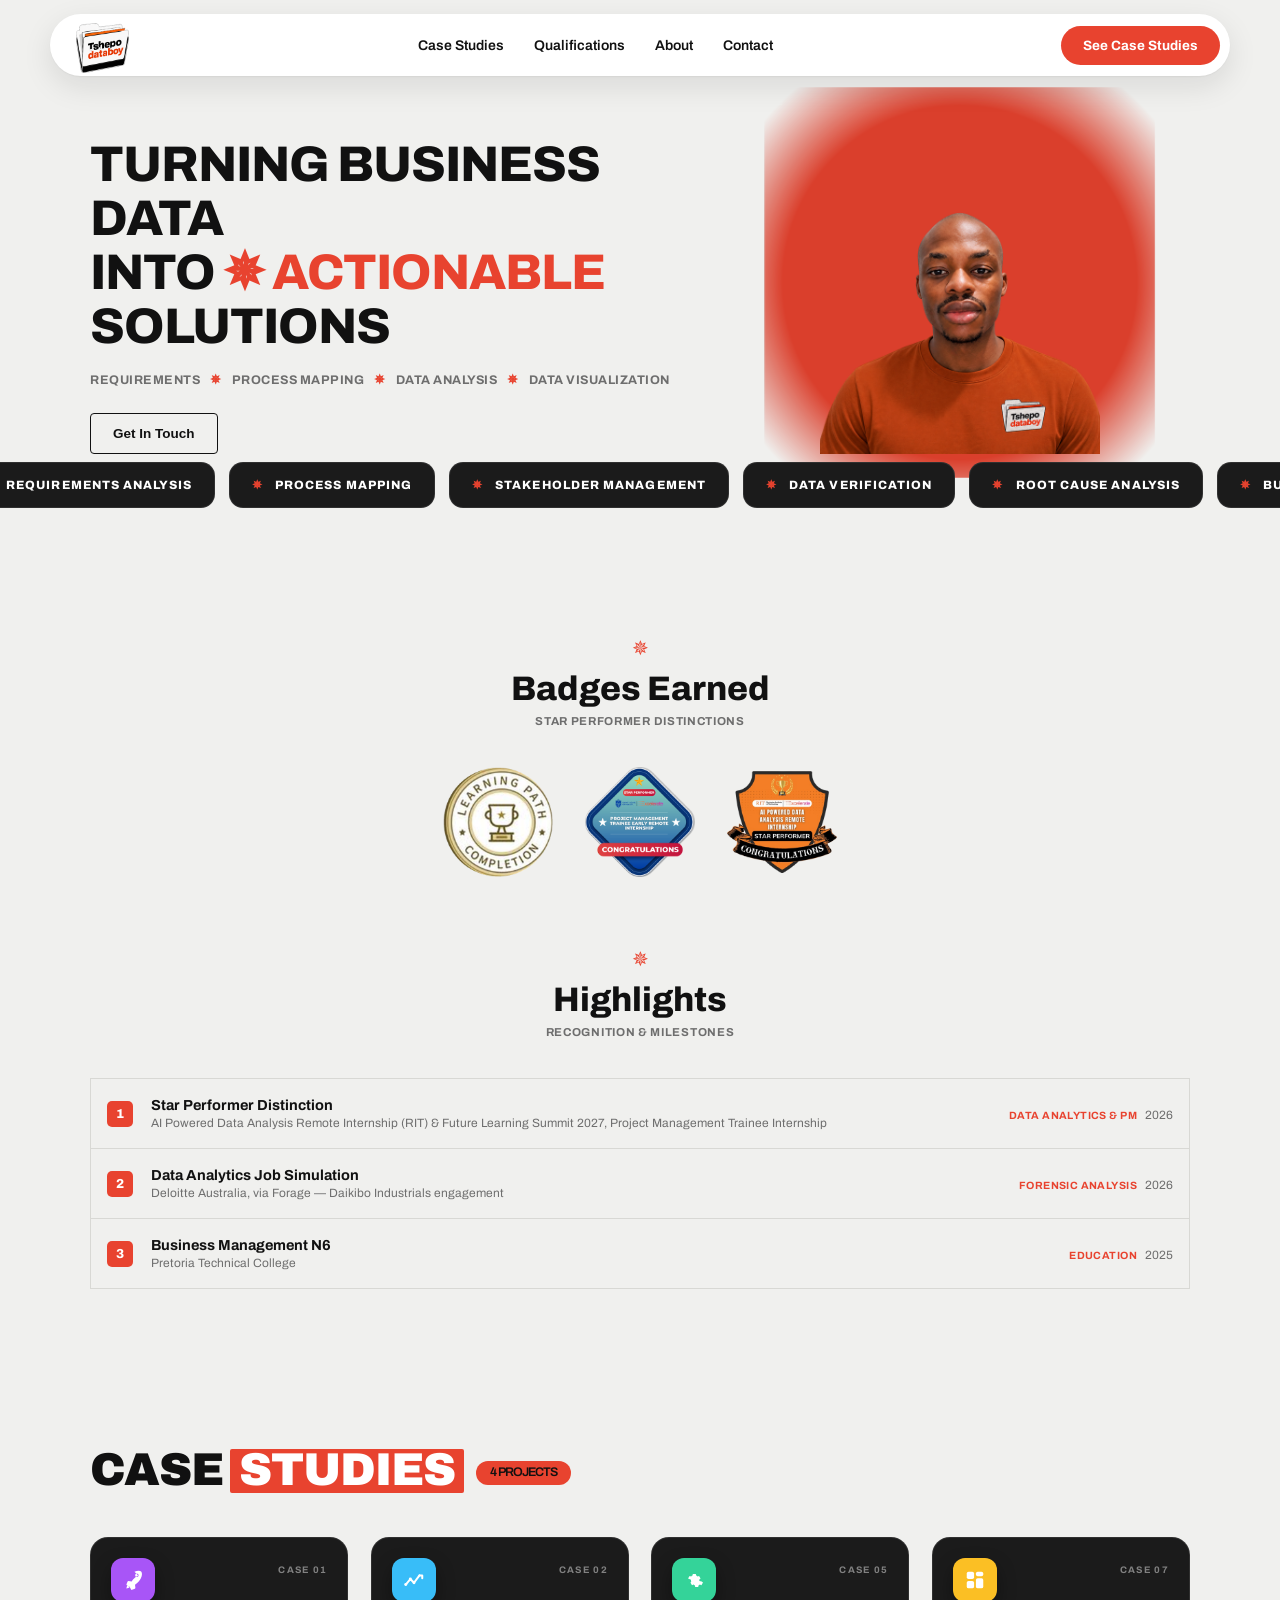
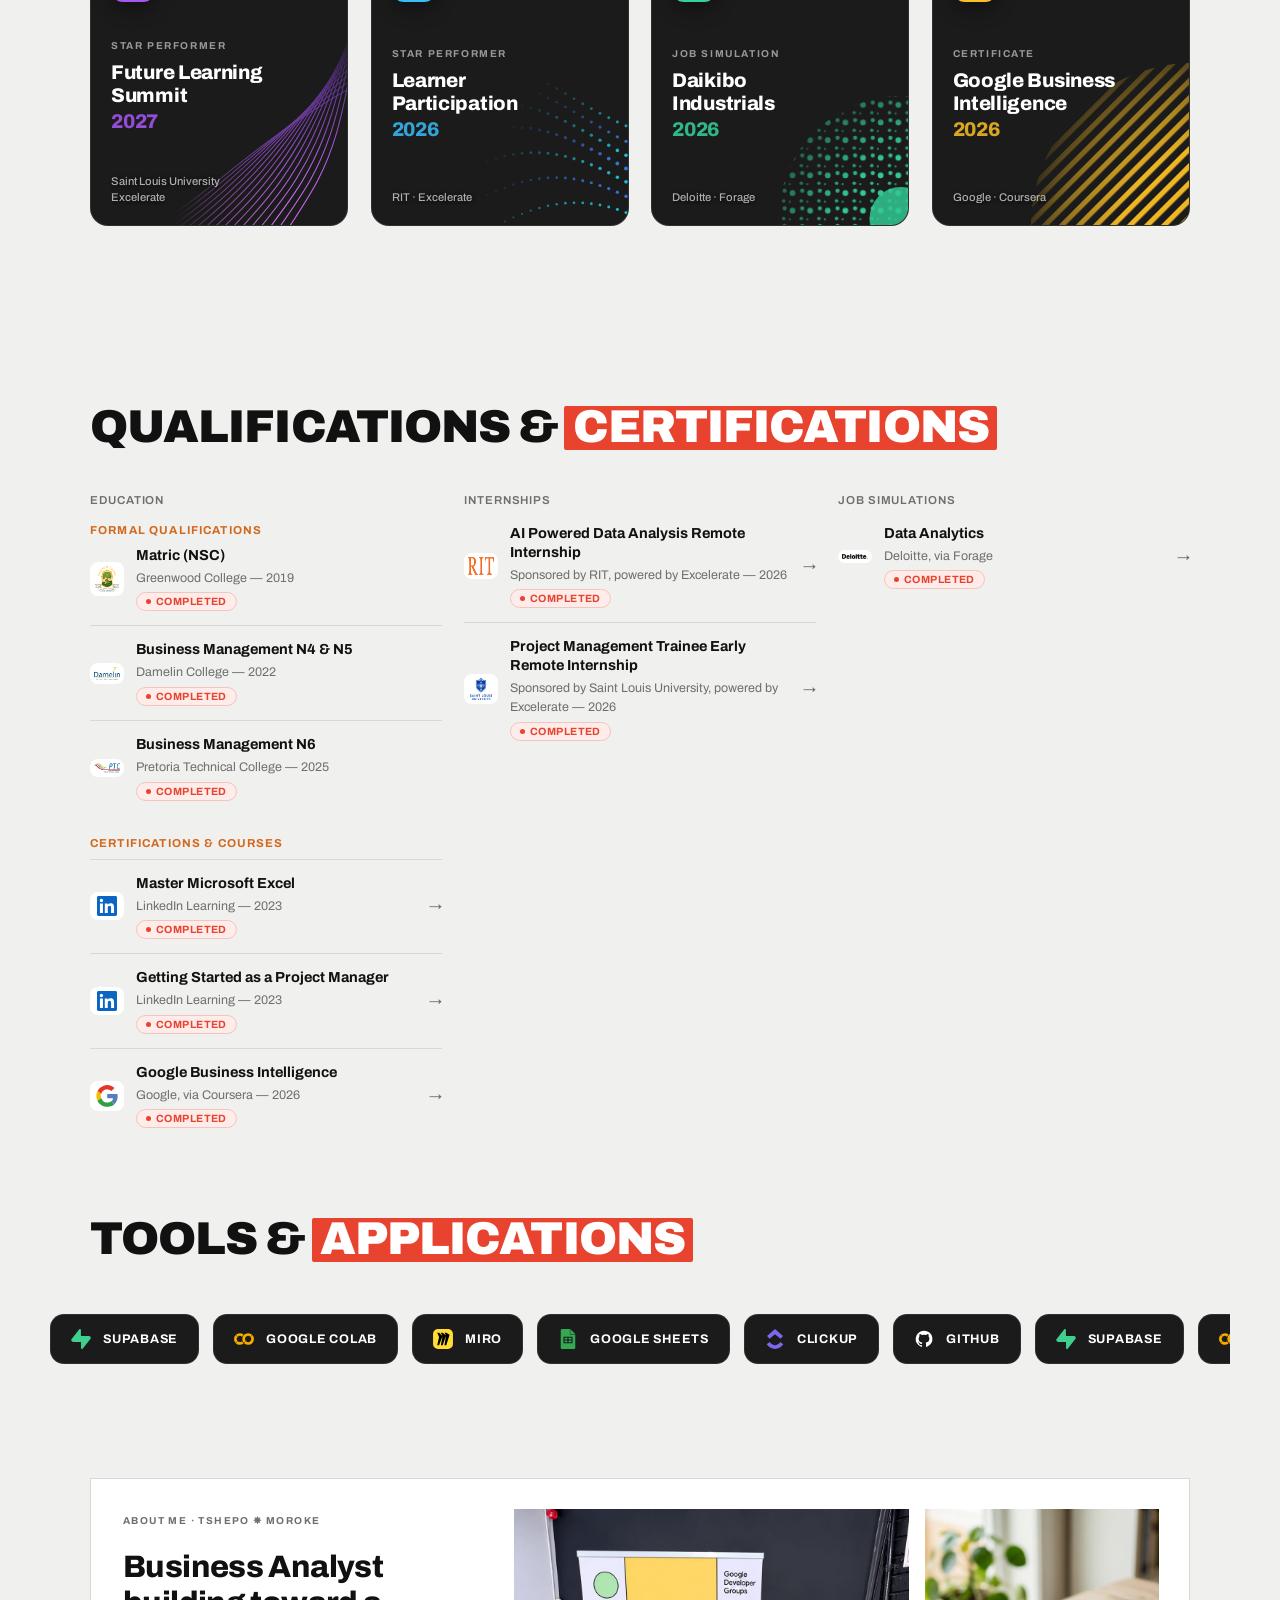
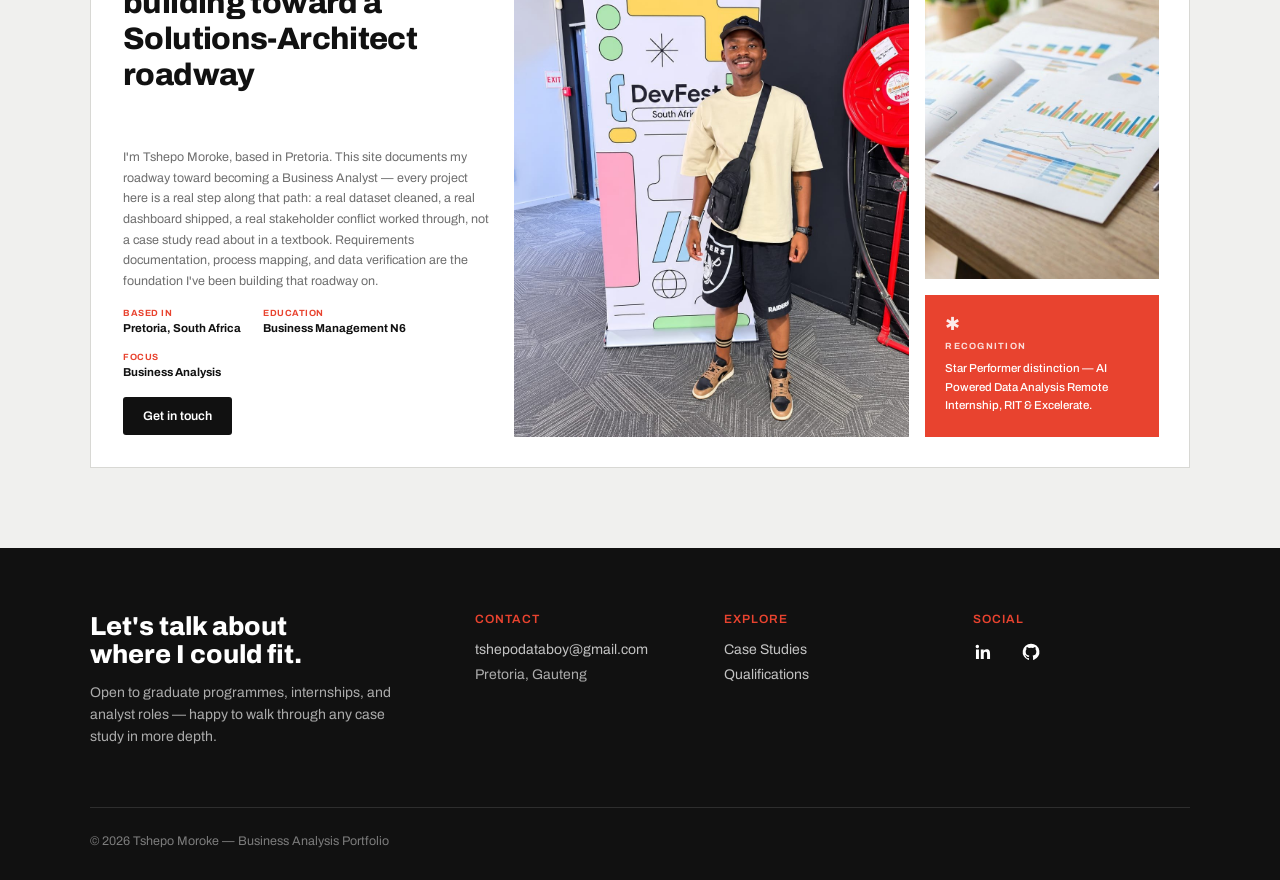
==== commit 3794301a: "Use the DevFest photo in the About panel The old portrait showed no context; the new shot places the" ====
--- a/index.html
+++ b/index.html
@@ -310,7 +310,7 @@
       </div>
     </div>
     <div class="about-panel__main">
-      <img src="assets/images/tshepo-moroke.png" alt="Tshepo Moroke">
+      <img src="assets/images/tshepo-moroke-about.jpg" alt="Tshepo Moroke at DevFest South Africa">
     </div>
     <div class="about-panel__side">
       <div class="about-panel__thumb">
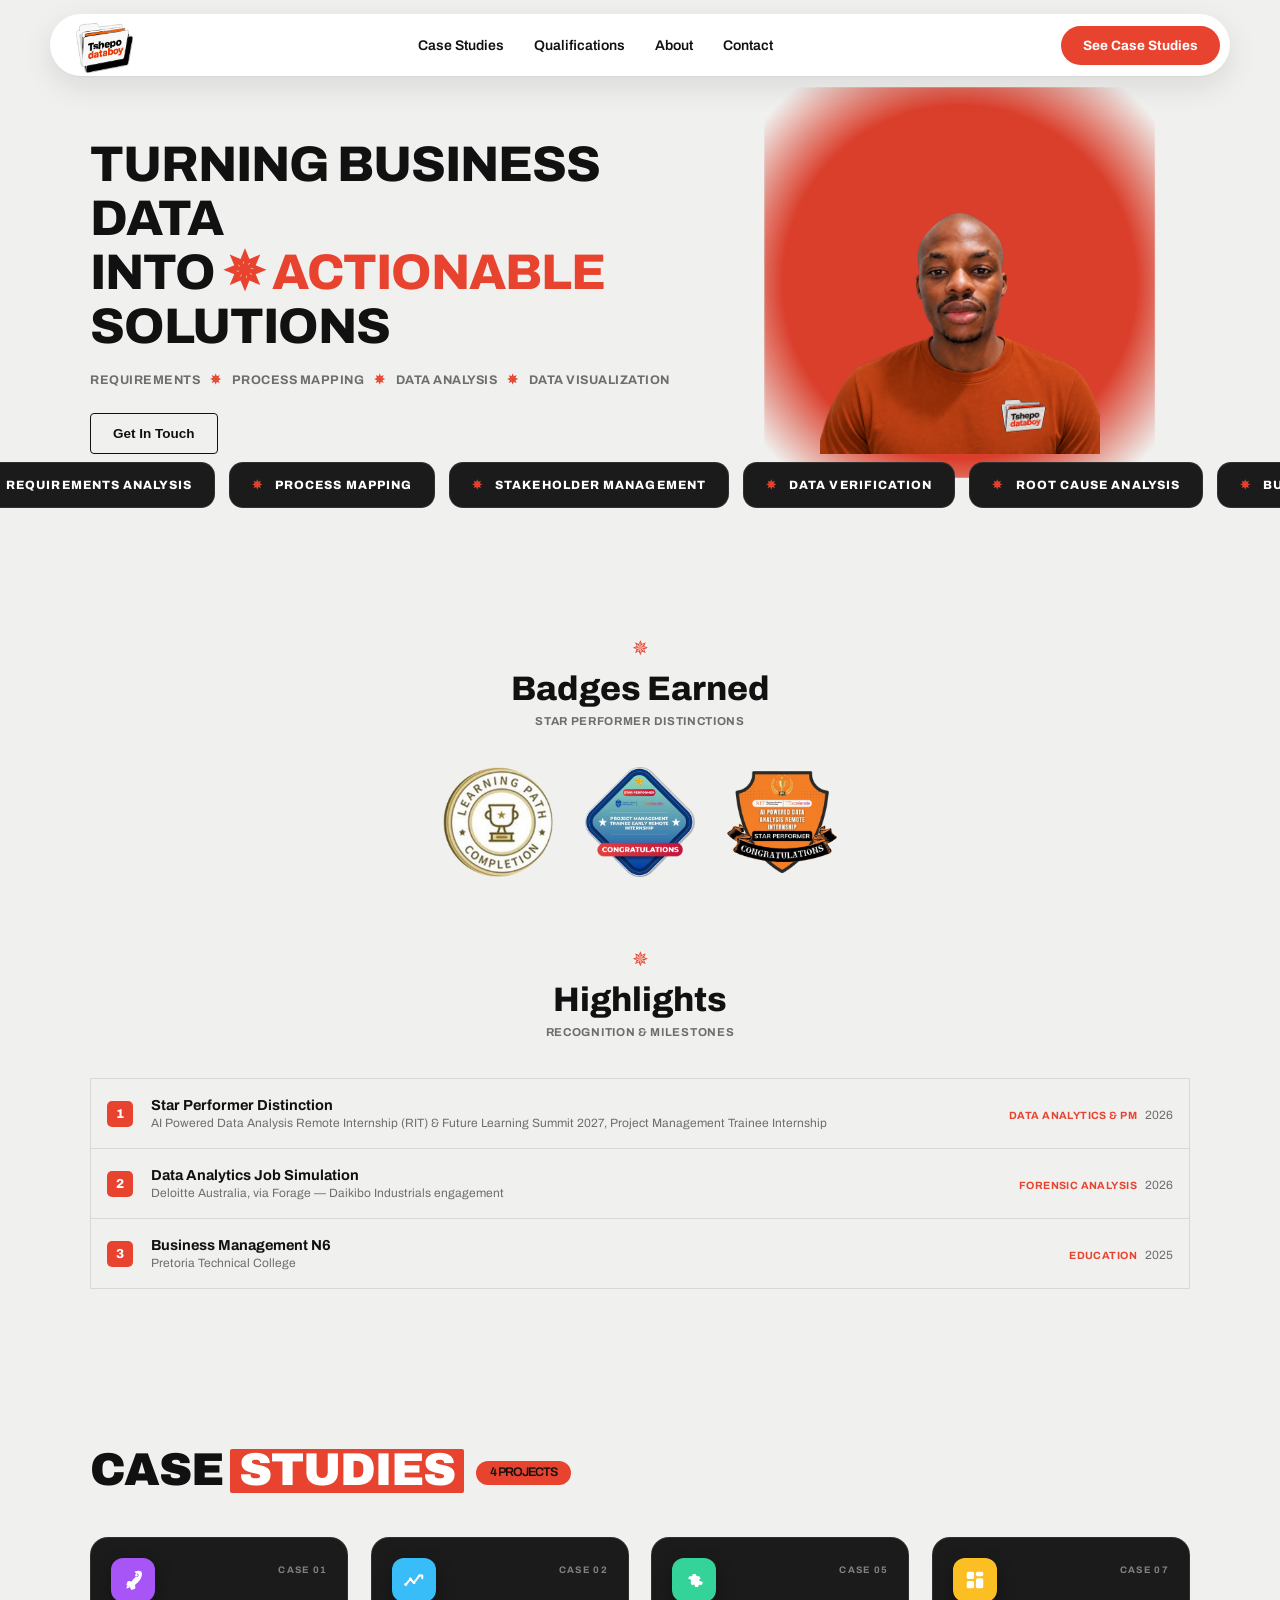
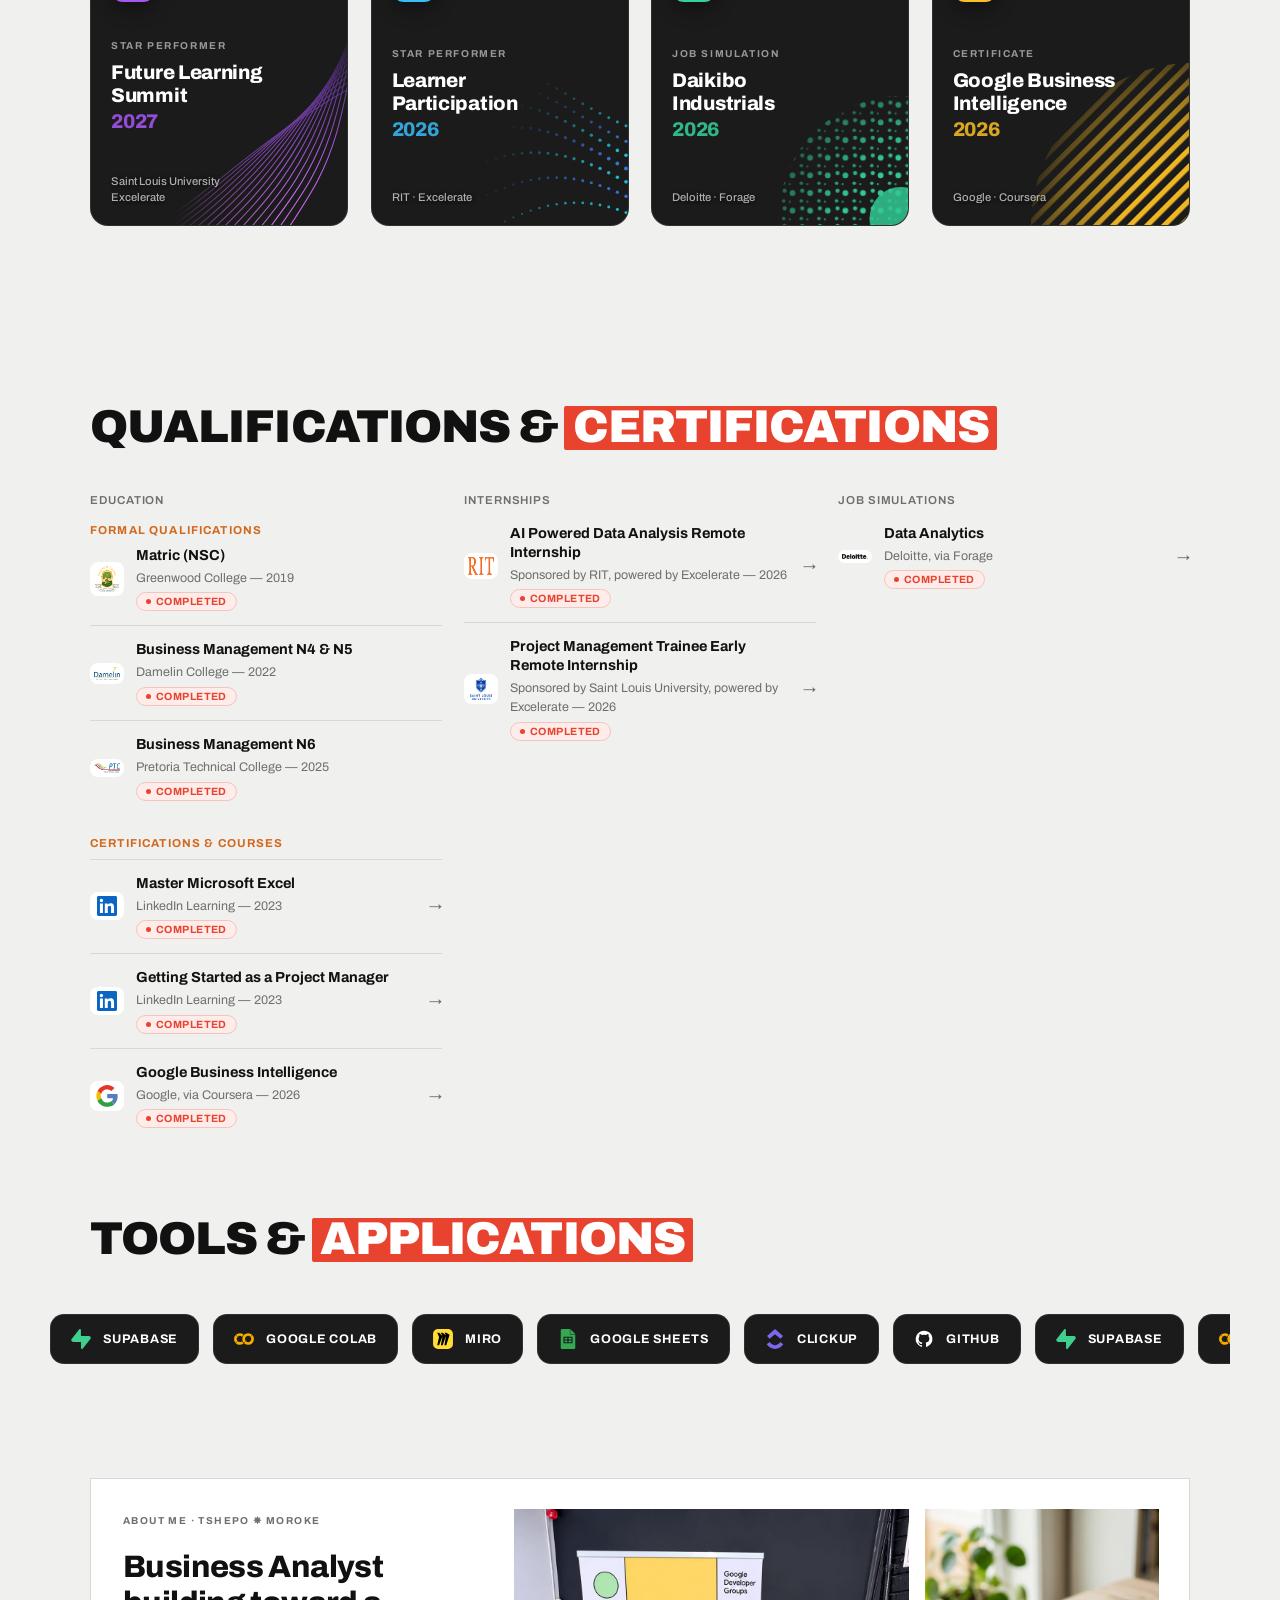
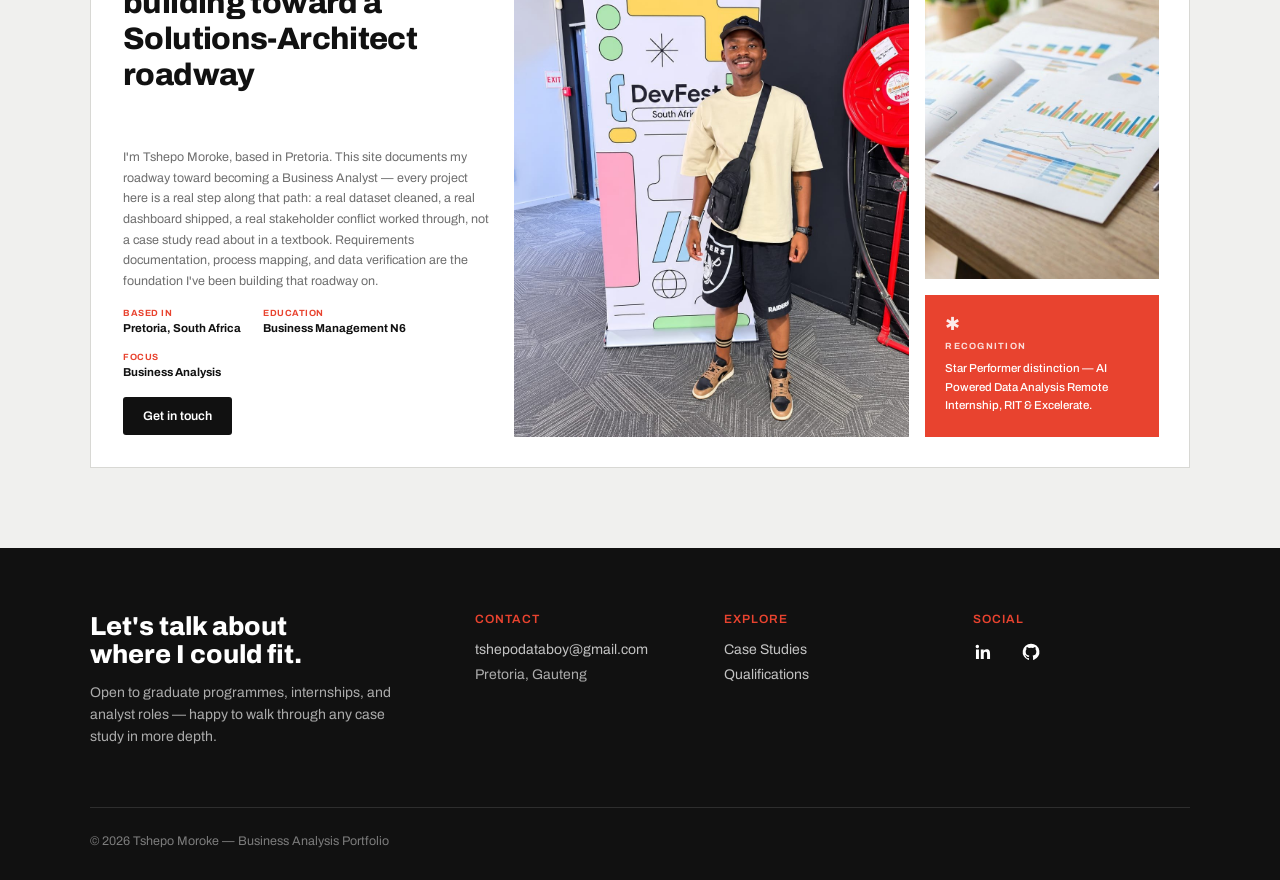
==== commit f14fa0de: "Make the black copy behind the header logo a full solid-black mark Offsets the duplicate behind the " ====
--- a/index.html
+++ b/index.html
@@ -7,7 +7,7 @@
 <link rel="preconnect" href="https://fonts.googleapis.com">
 <link rel="preconnect" href="https://fonts.gstatic.com" crossorigin>
 <link href="https://fonts.googleapis.com/css2?family=Archivo:wght@400;500;600;700;800;900&family=Anton&family=Playfair+Display:wght@600;700;800&display=swap" rel="stylesheet">
-<link rel="stylesheet" href="src/styles.css?v=35">
+<link rel="stylesheet" href="src/styles.css?v=37">
 </head>
 <body>
 
--- a/src/styles.css
+++ b/src/styles.css
@@ -1248,12 +1248,15 @@
 .brandmark{background:none;border:none;padding:0;cursor:pointer;}
 .brandmark-stack{position:relative;display:inline-block;height:44px;}
 .brandmark-stack img{height:44px;width:auto;display:block;}
+/* the copy under the mark is a complete solid-black logo: folder, outline and
+   lettering all fully black, pushed down so it reads as a black logo behind */
 .brandmark-under{
   position:absolute;
   left:0;top:0;
   z-index:0;
-  transform:translateY(6px);
-  filter:brightness(0);
+  transform:translate(4px, 6px);
+  filter:brightness(0) contrast(1.3) saturate(0);
+  opacity:1;
 }
 .brandmark-top{position:relative;z-index:1;}
 
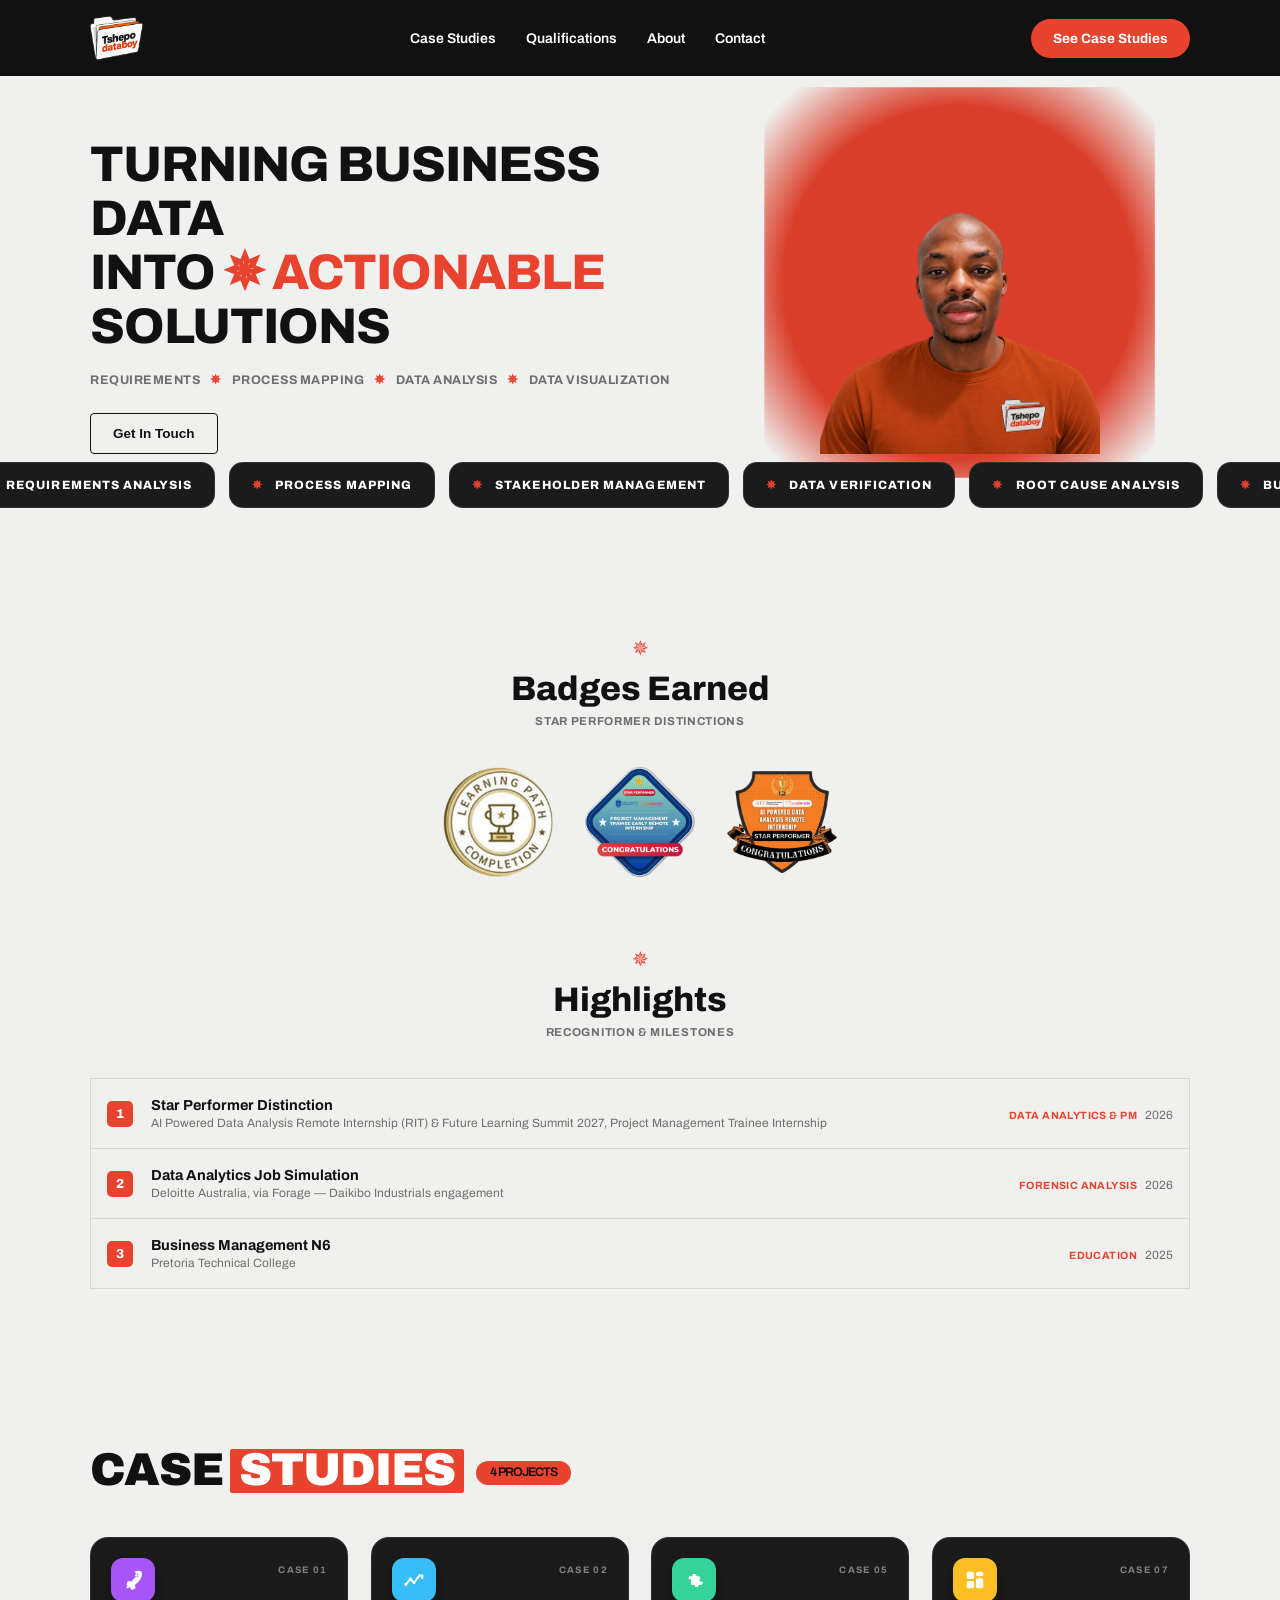
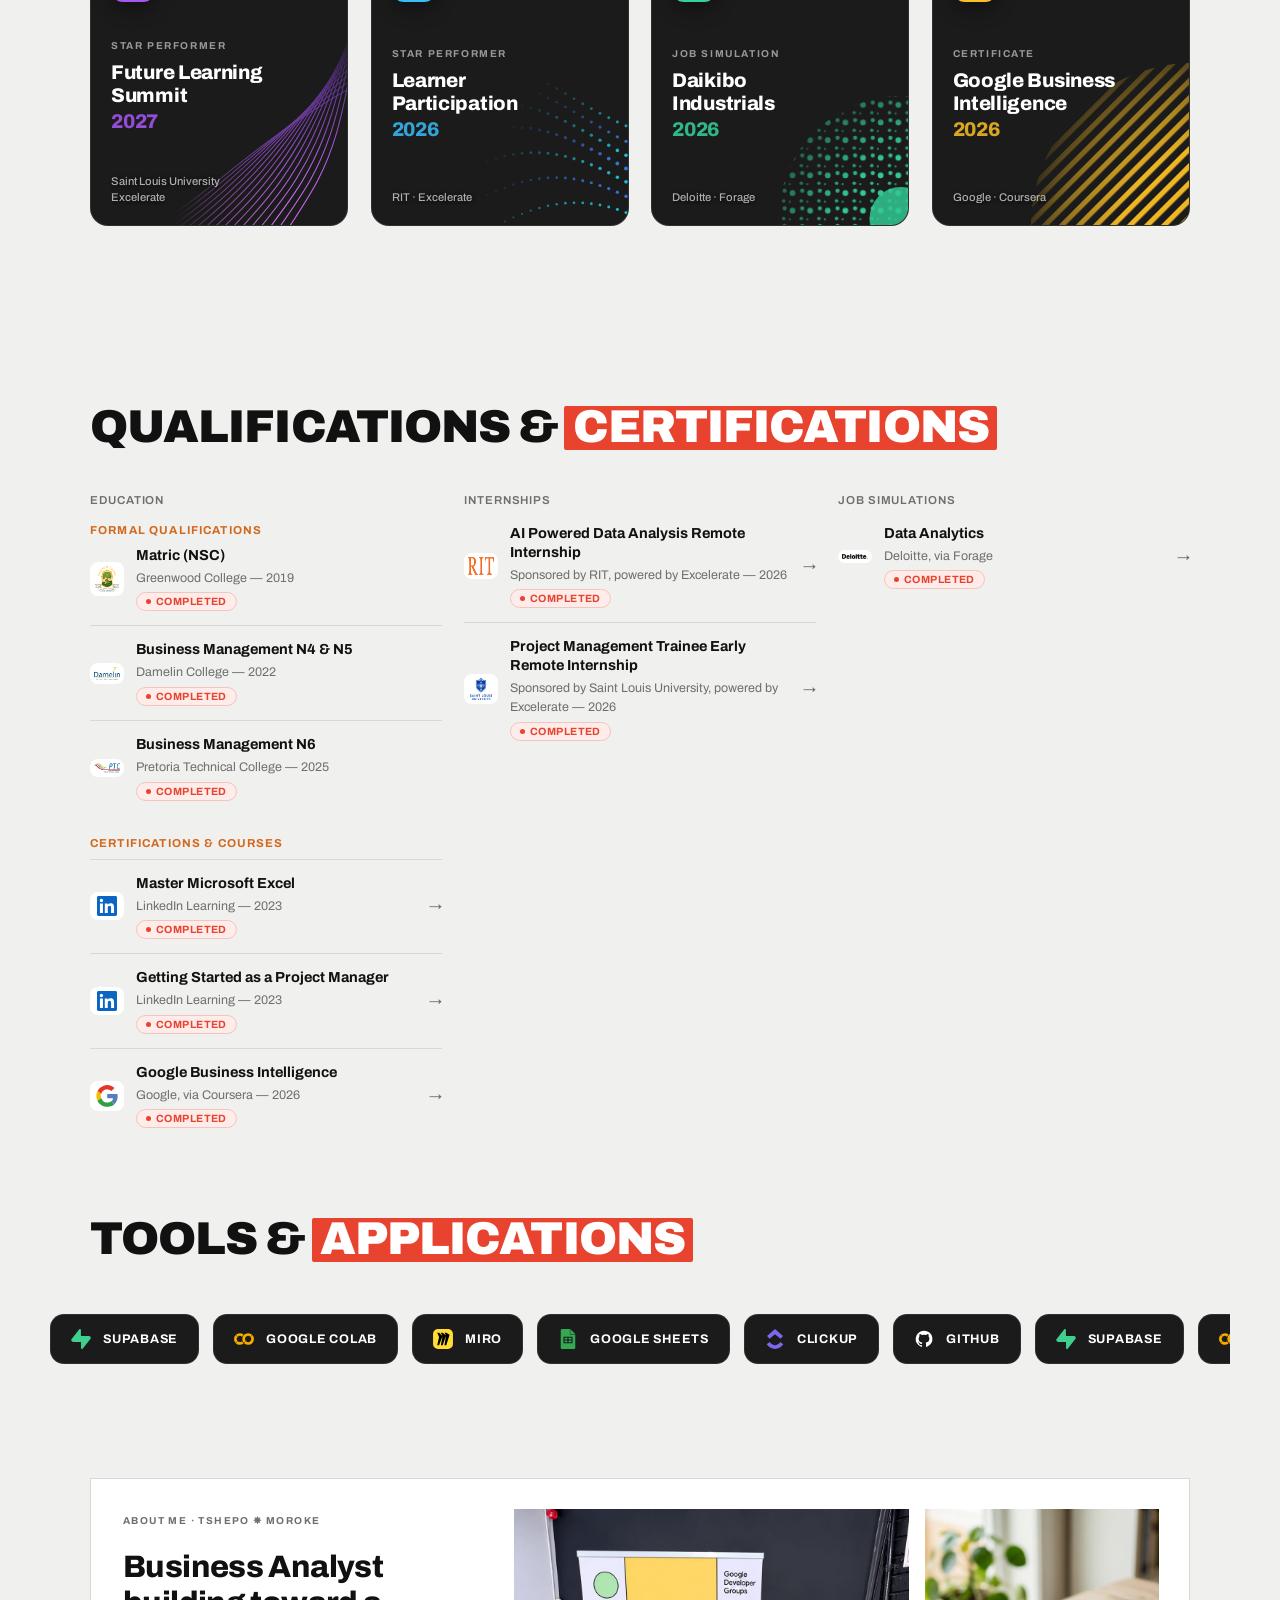
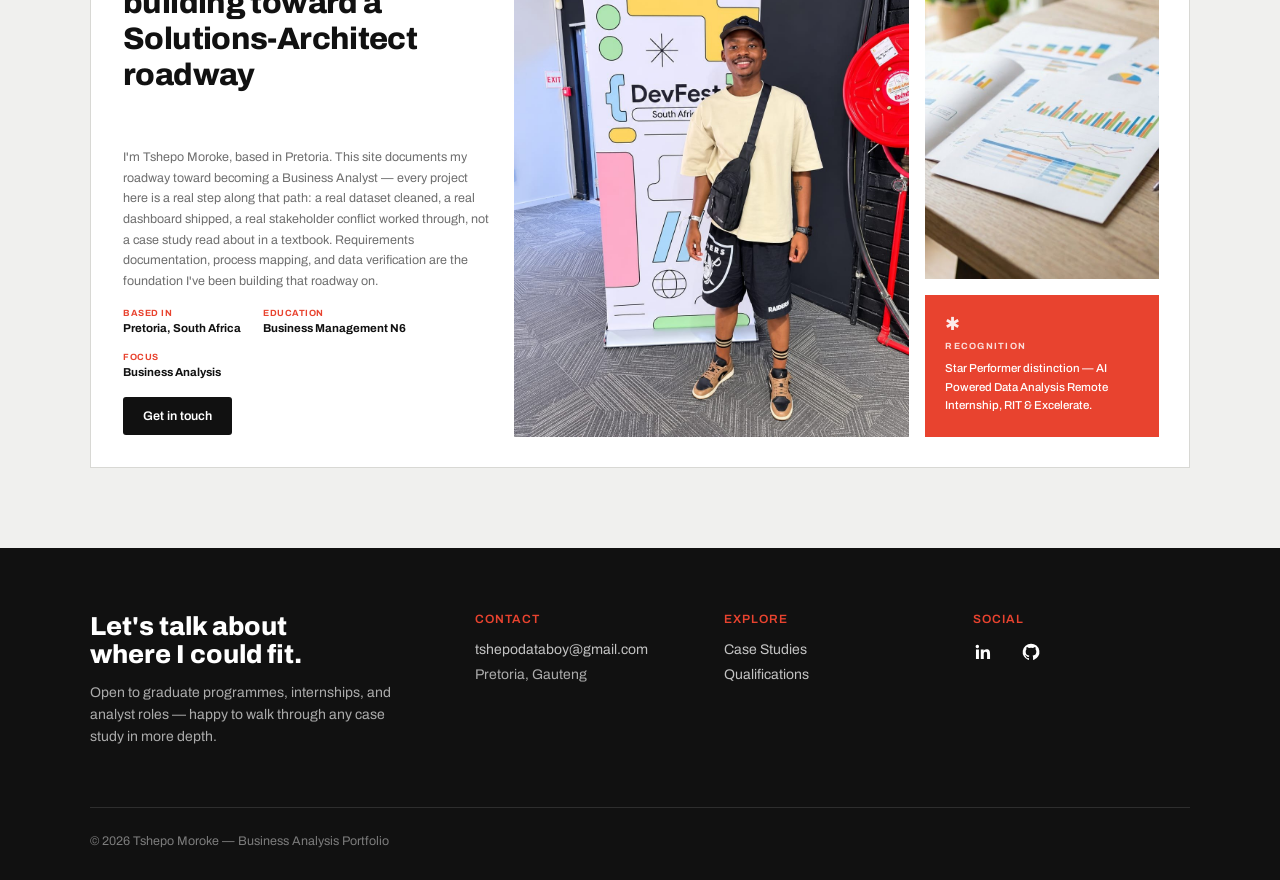
==== commit d6a152ce: "Drop the black logo copy and make the header a solid black bar Removes the duplicated black mark und" ====
--- a/index.html
+++ b/index.html
@@ -7,7 +7,7 @@
 <link rel="preconnect" href="https://fonts.googleapis.com">
 <link rel="preconnect" href="https://fonts.gstatic.com" crossorigin>
 <link href="https://fonts.googleapis.com/css2?family=Archivo:wght@400;500;600;700;800;900&family=Anton&family=Playfair+Display:wght@600;700;800&display=swap" rel="stylesheet">
-<link rel="stylesheet" href="src/styles.css?v=37">
+<link rel="stylesheet" href="src/styles.css?v=38">
 </head>
 <body>
 
@@ -15,7 +15,6 @@
   <div class="nav-inner">
     <button class="brandmark" onclick="go('home')" aria-label="Tshepo Databoy — home">
       <span class="brandmark-stack">
-        <img class="brandmark-under" src="assets/images/tshepo-databoy.png" alt="" aria-hidden="true">
         <img class="brandmark-top" src="assets/images/tshepo-databoy.png" alt="Tshepo Databoy">
       </span>
     </button>
--- a/src/styles.css
+++ b/src/styles.css
@@ -1199,66 +1199,55 @@
   mask-repeat:no-repeat;
 }
 
-/* header: floating white pill bar */
+/* header: solid black bar, white text */
 .nav{
   padding:0;
-  top:14px;
+  top:0;
+  background:#111111;
+  backdrop-filter:none;
+  box-shadow:0 1px 0 rgba(255,255,255,0.12);
+}
+.nav-inner{
+  width:100%;
+  max-width:1180px;
+  padding:16px 40px;
   background:transparent;
-  backdrop-filter:none;
+  border-radius:0;
   box-shadow:none;
-}
-.nav-inner{
-  width:calc(100% - 40px);
-  max-width:1180px;
-  padding:9px 10px 9px 26px;
-  background:#fff;
-  border-radius:100px;
-  box-shadow:0 10px 30px rgba(17,17,17,0.10), 0 1px 2px rgba(17,17,17,0.05);
   gap:18px;
 }
-.nav-links{color:var(--ink);gap:26px;font-size:14px;}
+.nav-links{color:#fff;gap:26px;font-size:14px;}
 .nav-links button{padding:6px 2px;}
-.nav-links button::after{background:var(--ink);height:1.5px;}
-.nav-links button:hover{color:var(--ink);opacity:0.6;}
+.nav-links button::after{background:#fff;height:1.5px;}
+.nav-links button:hover{color:#fff;opacity:0.65;}
 .nav-cta{padding:12px 22px;}
-.nav-burger span{background:var(--ink);}
+.nav-burger span{background:#fff;}
 .nav-mobile-panel{
-  background:#fff;
-  color:var(--ink);
+  background:#111111;
+  color:#fff;
   border:none;
-  border-radius:24px;
-  margin:10px 20px 0;
-  padding:14px;
+  border-radius:0;
+  margin:0;
+  padding:10px 20px 22px;
   gap:6px;
-  box-shadow:0 20px 40px rgba(17,17,17,0.14);
+  box-shadow:none;
 }
 .nav-mobile-panel button{
-  background:var(--cream);
-  color:var(--ink);
-  border:1px solid var(--line);
-  border-radius:14px;
-}
-.nav-mobile-panel button:hover{background:var(--ink);color:#fff;border-color:var(--ink);}
+  background:rgba(255,255,255,0.07);
+  color:#fff;
+  border:1px solid rgba(255,255,255,0.18);
+  border-radius:12px;
+}
+.nav-mobile-panel button:hover{background:#fff;color:#111111;border-color:#fff;}
 @media(max-width:640px){
-  .nav-inner{width:calc(100% - 24px);padding:8px 8px 8px 16px;}
-  .nav-mobile-panel{margin:8px 12px 0;}
-}
-
-/* logo: solid black copy of the logo shape sitting under it */
+  .nav-inner{width:100%;padding:12px 20px;}
+  .nav-mobile-panel{padding:8px 20px 20px;}
+}
+
+/* logo: single mark, no copy underneath */
 .brandmark{background:none;border:none;padding:0;cursor:pointer;}
 .brandmark-stack{position:relative;display:inline-block;height:44px;}
 .brandmark-stack img{height:44px;width:auto;display:block;}
-/* the copy under the mark is a complete solid-black logo: folder, outline and
-   lettering all fully black, pushed down so it reads as a black logo behind */
-.brandmark-under{
-  position:absolute;
-  left:0;top:0;
-  z-index:0;
-  transform:translate(4px, 6px);
-  filter:brightness(0) contrast(1.3) saturate(0);
-  opacity:1;
-}
-.brandmark-top{position:relative;z-index:1;}
 
 /* get-in-touch modal */
 .contact-modal{max-width:440px;padding:36px 32px 32px;}
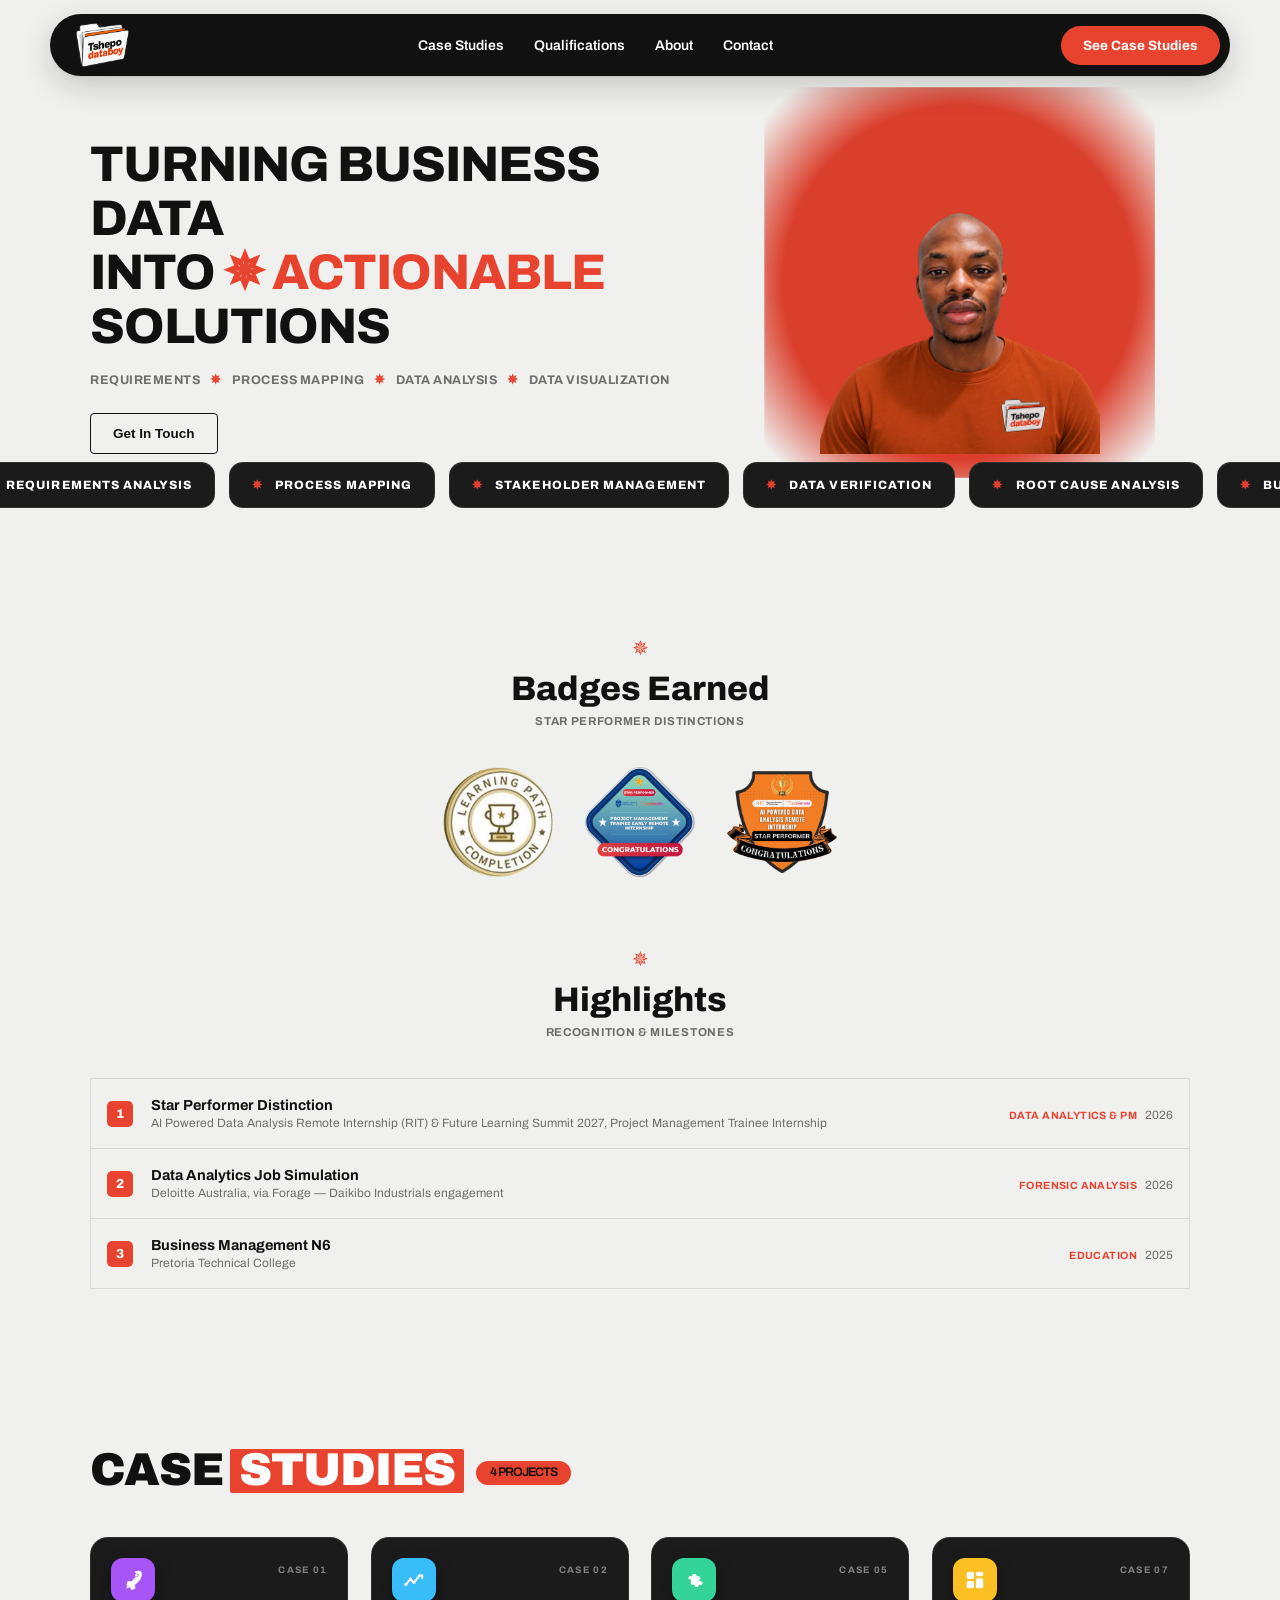
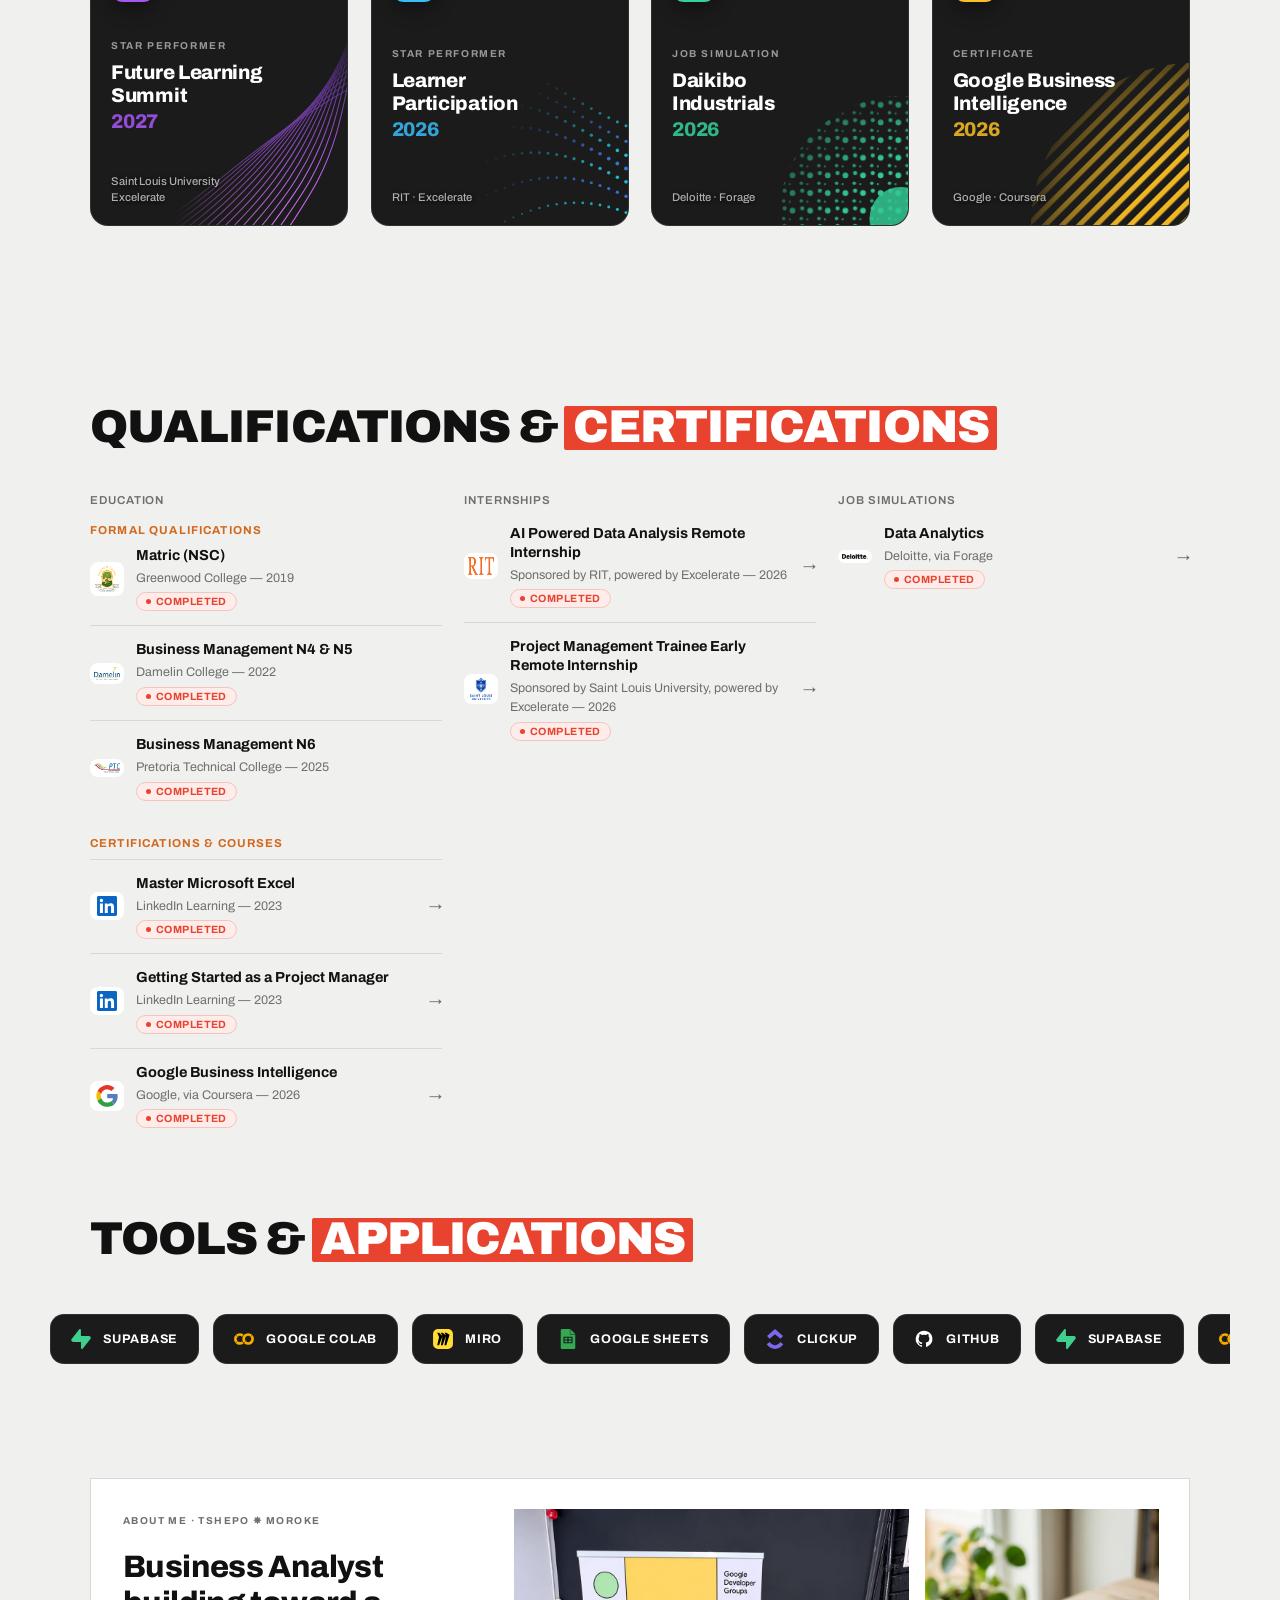
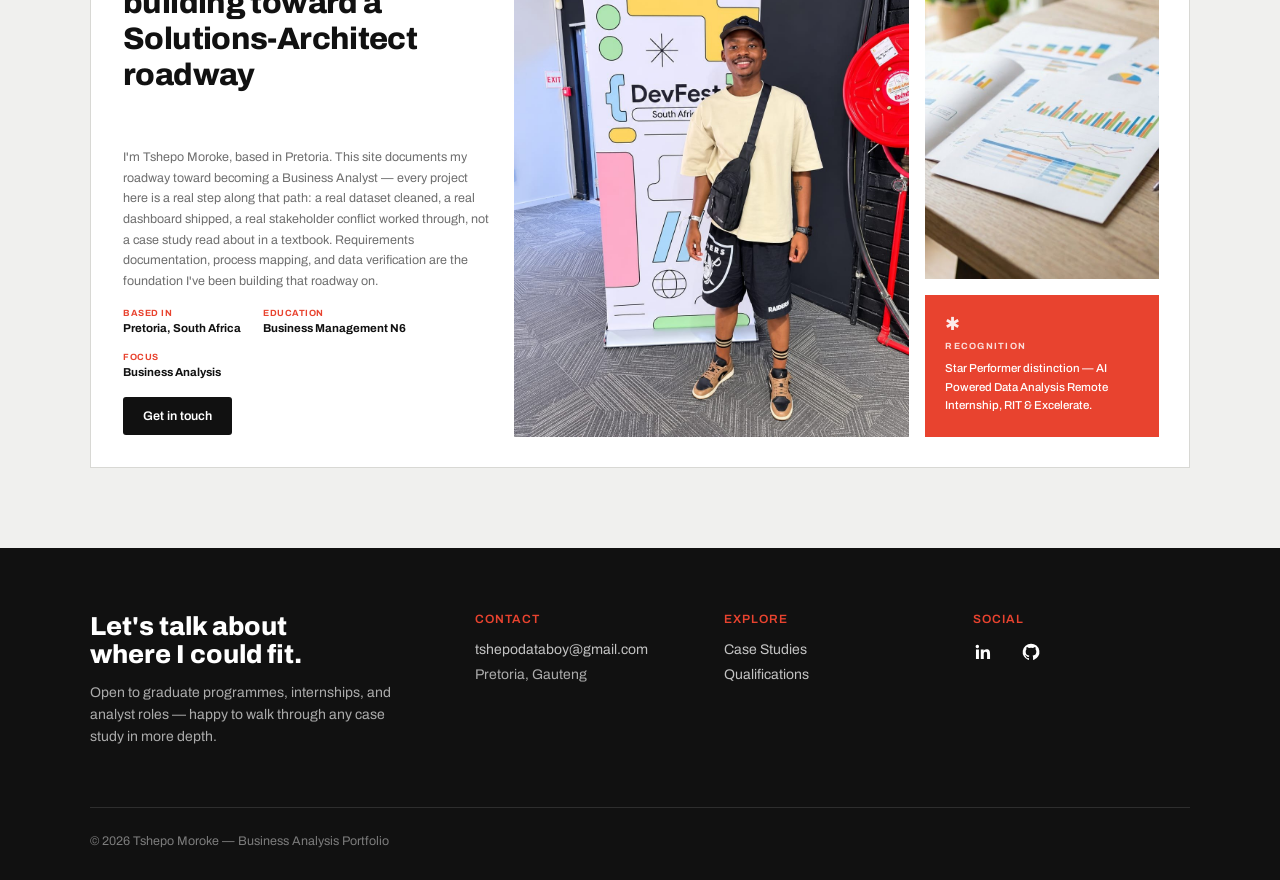
==== commit 0225fcf5: "Keep the floating pill header and just make it black Restores the original rounded, inset header sha" ====
--- a/index.html
+++ b/index.html
@@ -7,7 +7,7 @@
 <link rel="preconnect" href="https://fonts.googleapis.com">
 <link rel="preconnect" href="https://fonts.gstatic.com" crossorigin>
 <link href="https://fonts.googleapis.com/css2?family=Archivo:wght@400;500;600;700;800;900&family=Anton&family=Playfair+Display:wght@600;700;800&display=swap" rel="stylesheet">
-<link rel="stylesheet" href="src/styles.css?v=38">
+<link rel="stylesheet" href="src/styles.css?v=39">
 </head>
 <body>
 
--- a/src/styles.css
+++ b/src/styles.css
@@ -1199,21 +1199,21 @@
   mask-repeat:no-repeat;
 }
 
-/* header: solid black bar, white text */
+/* header: floating black pill bar, white text */
 .nav{
   padding:0;
-  top:0;
+  top:14px;
+  background:transparent;
+  backdrop-filter:none;
+  box-shadow:none;
+}
+.nav-inner{
+  width:calc(100% - 40px);
+  max-width:1180px;
+  padding:9px 10px 9px 26px;
   background:#111111;
-  backdrop-filter:none;
-  box-shadow:0 1px 0 rgba(255,255,255,0.12);
-}
-.nav-inner{
-  width:100%;
-  max-width:1180px;
-  padding:16px 40px;
-  background:transparent;
-  border-radius:0;
-  box-shadow:none;
+  border-radius:100px;
+  box-shadow:0 10px 30px rgba(17,17,17,0.18), 0 1px 2px rgba(17,17,17,0.08);
   gap:18px;
 }
 .nav-links{color:#fff;gap:26px;font-size:14px;}
@@ -1226,22 +1226,22 @@
   background:#111111;
   color:#fff;
   border:none;
-  border-radius:0;
-  margin:0;
-  padding:10px 20px 22px;
+  border-radius:24px;
+  margin:10px 20px 0;
+  padding:14px;
   gap:6px;
-  box-shadow:none;
+  box-shadow:0 20px 40px rgba(17,17,17,0.28);
 }
 .nav-mobile-panel button{
   background:rgba(255,255,255,0.07);
   color:#fff;
   border:1px solid rgba(255,255,255,0.18);
-  border-radius:12px;
+  border-radius:14px;
 }
 .nav-mobile-panel button:hover{background:#fff;color:#111111;border-color:#fff;}
 @media(max-width:640px){
-  .nav-inner{width:100%;padding:12px 20px;}
-  .nav-mobile-panel{padding:8px 20px 20px;}
+  .nav-inner{width:calc(100% - 24px);padding:8px 8px 8px 16px;}
+  .nav-mobile-panel{margin:8px 12px 0;}
 }
 
 /* logo: single mark, no copy underneath */
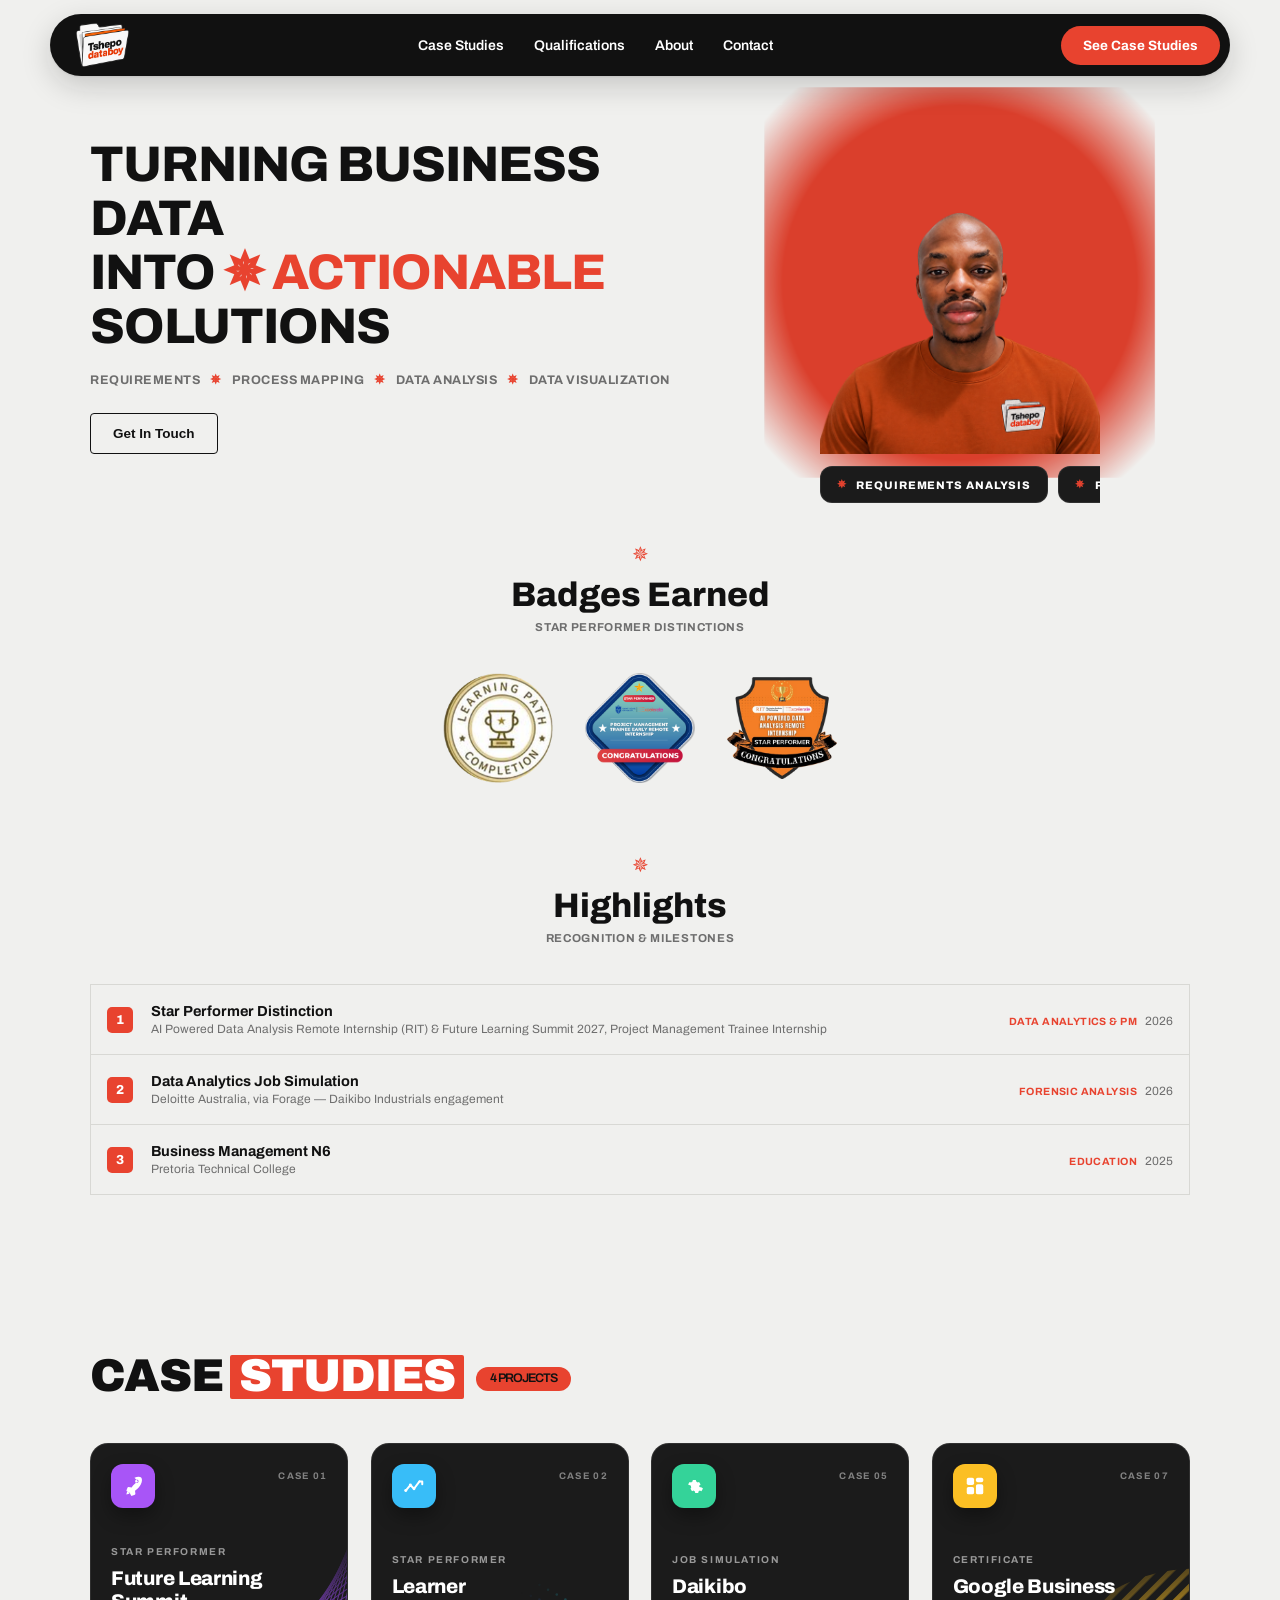
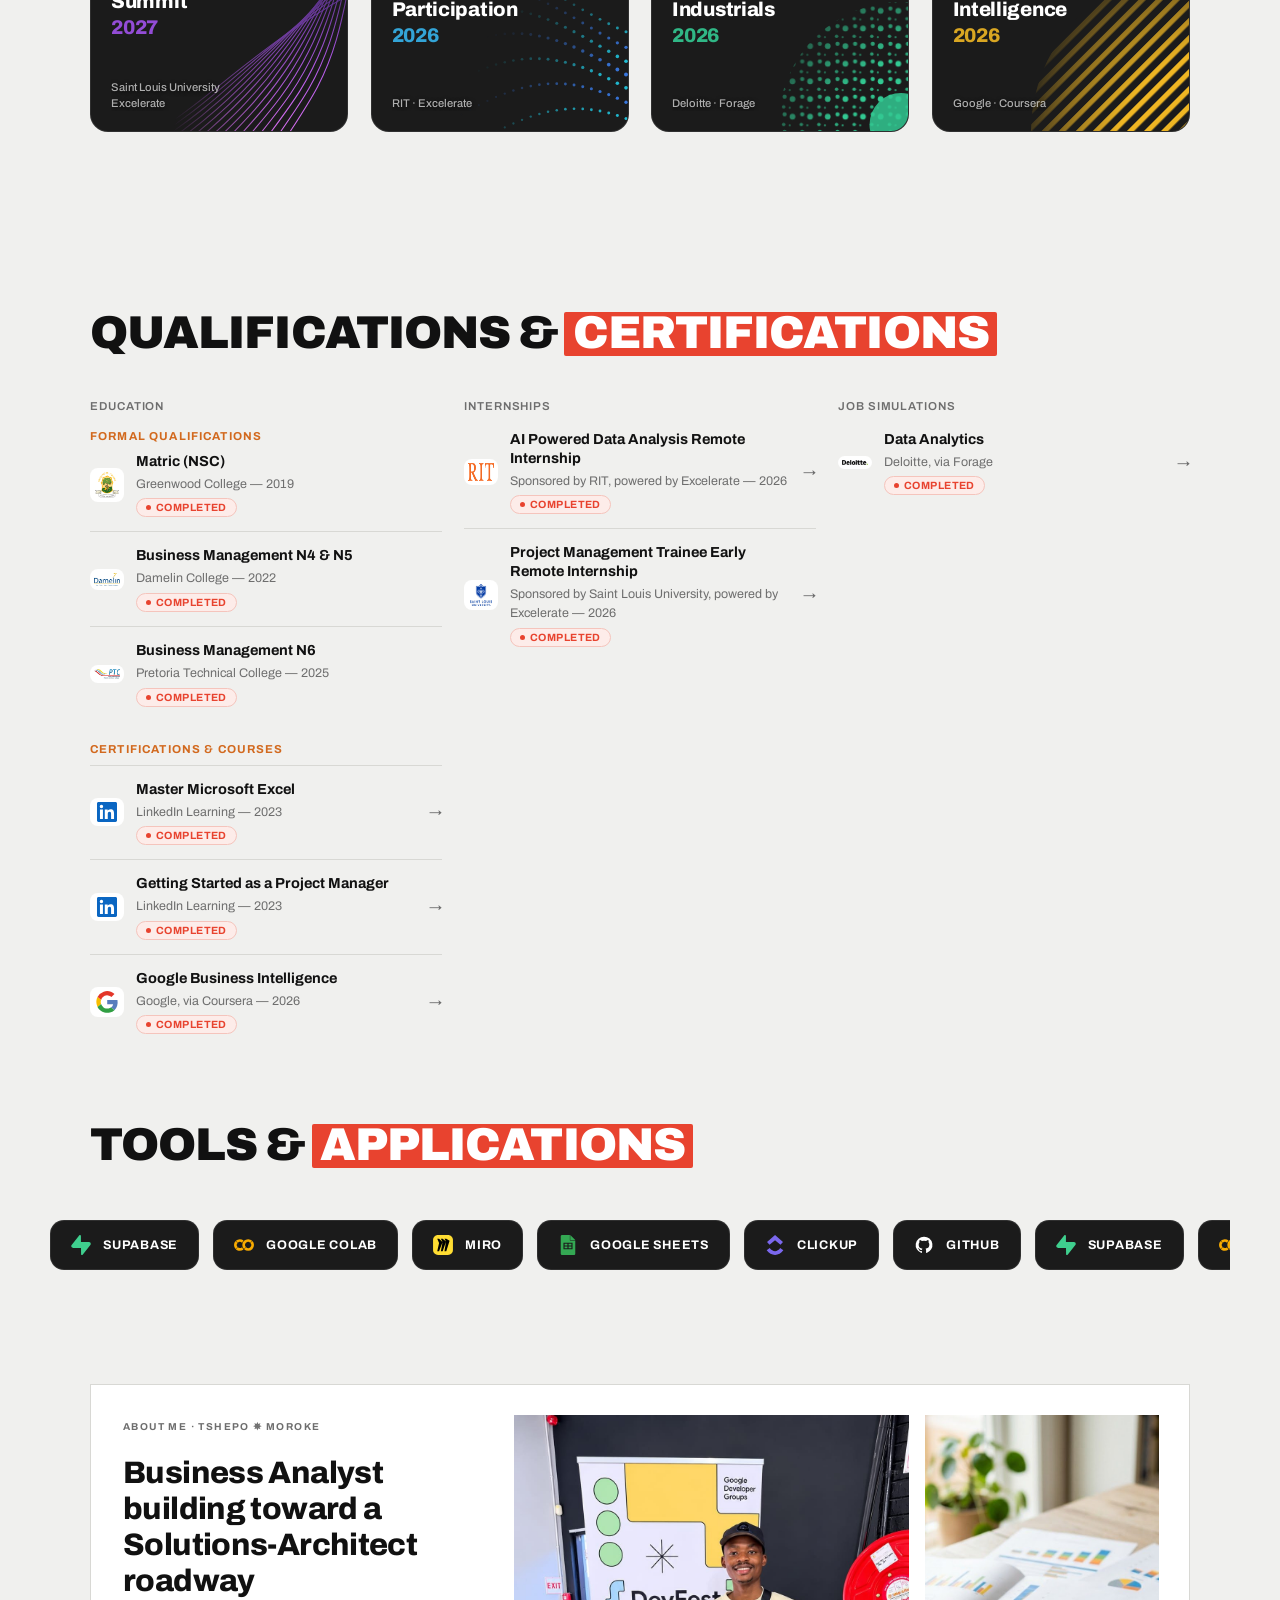
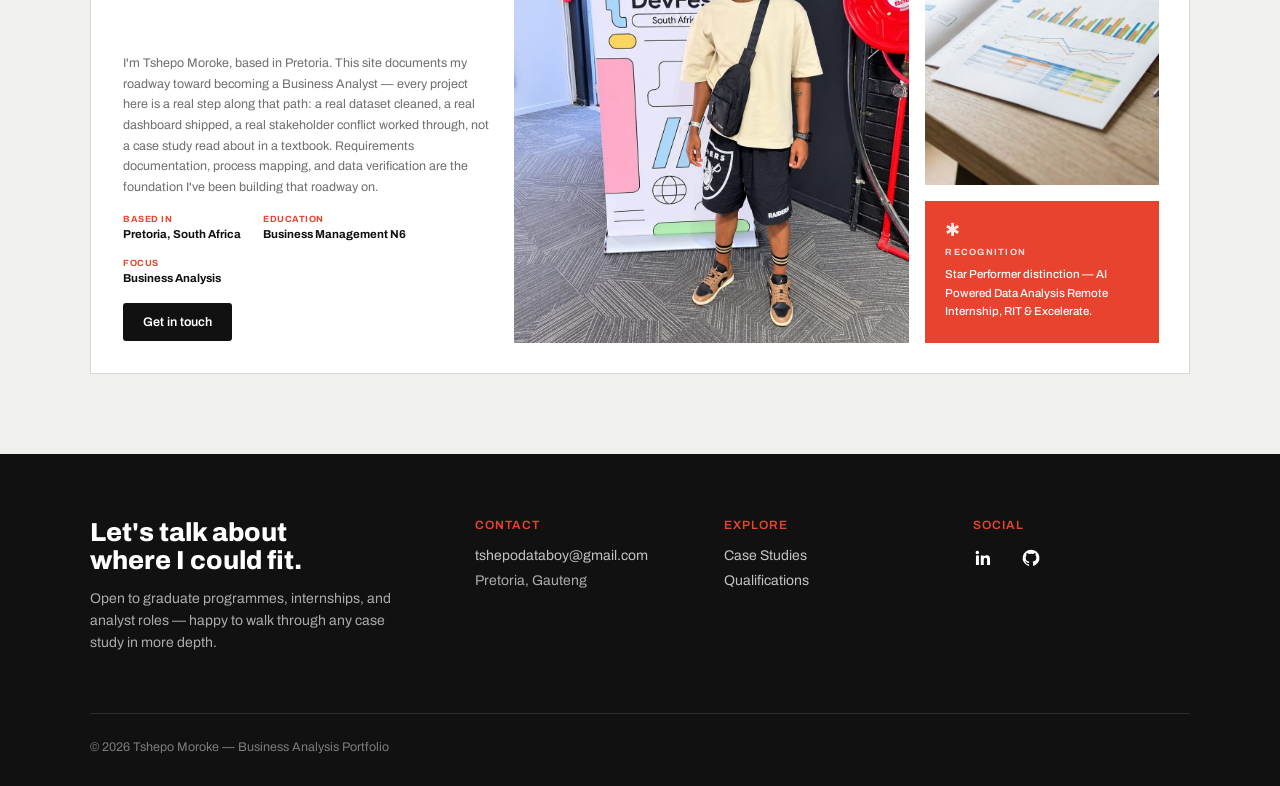
==== commit 42121430: "Pin the skills ticker directly under the hero portrait Moves the hero ribbon into the photo column, " ====
--- a/index.html
+++ b/index.html
@@ -7,7 +7,7 @@
 <link rel="preconnect" href="https://fonts.googleapis.com">
 <link rel="preconnect" href="https://fonts.gstatic.com" crossorigin>
 <link href="https://fonts.googleapis.com/css2?family=Archivo:wght@400;500;600;700;800;900&family=Anton&family=Playfair+Display:wght@600;700;800&display=swap" rel="stylesheet">
-<link rel="stylesheet" href="src/styles.css?v=39">
+<link rel="stylesheet" href="src/styles.css?v=40">
 </head>
 <body>
 
@@ -45,47 +45,49 @@
           <button class="pill ghost" onclick="openContactModal()">Get In Touch</button>
         </div>
       </div>
-      <div class="th-photo-wrap">
-        <div class="th-photo-art"><img src="https://i.pinimg.com/originals/62/12/48/6212485181ca055f760855d98d3ee4bc.gif" alt="" loading="lazy" referrerpolicy="no-referrer"></div>
-        <div class="th-photo-frame"><img src="assets/images/tshepo-moroke.png" alt="Tshepo Moroke"></div>
-      </div>
-    </div>
-  </div>
-
-  <div class="th-ribbon-wrap">
-    <div class="th-ribbon-track">
-      <div class="th-ribbon-item"><span class="ast">&#10037;</span>Requirements Analysis</div>
-      <div class="th-ribbon-item"><span class="ast">&#10037;</span>Process Mapping</div>
-      <div class="th-ribbon-item"><span class="ast">&#10037;</span>Stakeholder Management</div>
-      <div class="th-ribbon-item"><span class="ast">&#10037;</span>Data Verification</div>
-      <div class="th-ribbon-item"><span class="ast">&#10037;</span>Root Cause Analysis</div>
-      <div class="th-ribbon-item"><span class="ast">&#10037;</span>Business Case / ROI</div>
-      <div class="th-ribbon-item"><span class="ast">&#10037;</span>Documentation (BRD)</div>
-      <div class="th-ribbon-item"><span class="ast">&#10037;</span>Requirements Analysis</div>
-      <div class="th-ribbon-item"><span class="ast">&#10037;</span>Process Mapping</div>
-      <div class="th-ribbon-item"><span class="ast">&#10037;</span>Stakeholder Management</div>
-      <div class="th-ribbon-item"><span class="ast">&#10037;</span>Data Verification</div>
-      <div class="th-ribbon-item"><span class="ast">&#10037;</span>Root Cause Analysis</div>
-      <div class="th-ribbon-item"><span class="ast">&#10037;</span>Business Case / ROI</div>
-      <div class="th-ribbon-item"><span class="ast">&#10037;</span>Documentation (BRD)</div>
-
-      <div class="th-ribbon-item" aria-hidden="true"><span class="ast">&#10037;</span>Requirements Analysis</div>
-      <div class="th-ribbon-item" aria-hidden="true"><span class="ast">&#10037;</span>Process Mapping</div>
-      <div class="th-ribbon-item" aria-hidden="true"><span class="ast">&#10037;</span>Stakeholder Management</div>
-      <div class="th-ribbon-item" aria-hidden="true"><span class="ast">&#10037;</span>Data Verification</div>
-      <div class="th-ribbon-item" aria-hidden="true"><span class="ast">&#10037;</span>Root Cause Analysis</div>
-      <div class="th-ribbon-item" aria-hidden="true"><span class="ast">&#10037;</span>Business Case / ROI</div>
-      <div class="th-ribbon-item" aria-hidden="true"><span class="ast">&#10037;</span>Documentation (BRD)</div>
-      <div class="th-ribbon-item" aria-hidden="true"><span class="ast">&#10037;</span>Requirements Analysis</div>
-      <div class="th-ribbon-item" aria-hidden="true"><span class="ast">&#10037;</span>Process Mapping</div>
-      <div class="th-ribbon-item" aria-hidden="true"><span class="ast">&#10037;</span>Stakeholder Management</div>
-      <div class="th-ribbon-item" aria-hidden="true"><span class="ast">&#10037;</span>Data Verification</div>
-      <div class="th-ribbon-item" aria-hidden="true"><span class="ast">&#10037;</span>Root Cause Analysis</div>
-      <div class="th-ribbon-item" aria-hidden="true"><span class="ast">&#10037;</span>Business Case / ROI</div>
-      <div class="th-ribbon-item" aria-hidden="true"><span class="ast">&#10037;</span>Documentation (BRD)</div>
-
-    </div>
-  </div>
+      <div class="th-photo-col">
+        <div class="th-photo-wrap">
+          <div class="th-photo-art"><img src="https://i.pinimg.com/originals/62/12/48/6212485181ca055f760855d98d3ee4bc.gif" alt="" loading="lazy" referrerpolicy="no-referrer"></div>
+          <div class="th-photo-frame"><img src="assets/images/tshepo-moroke.png" alt="Tshepo Moroke"></div>
+        </div>
+    <div class="th-ribbon-wrap">
+      <div class="th-ribbon-track">
+        <div class="th-ribbon-item"><span class="ast">&#10037;</span>Requirements Analysis</div>
+        <div class="th-ribbon-item"><span class="ast">&#10037;</span>Process Mapping</div>
+        <div class="th-ribbon-item"><span class="ast">&#10037;</span>Stakeholder Management</div>
+        <div class="th-ribbon-item"><span class="ast">&#10037;</span>Data Verification</div>
+        <div class="th-ribbon-item"><span class="ast">&#10037;</span>Root Cause Analysis</div>
+        <div class="th-ribbon-item"><span class="ast">&#10037;</span>Business Case / ROI</div>
+        <div class="th-ribbon-item"><span class="ast">&#10037;</span>Documentation (BRD)</div>
+        <div class="th-ribbon-item"><span class="ast">&#10037;</span>Requirements Analysis</div>
+        <div class="th-ribbon-item"><span class="ast">&#10037;</span>Process Mapping</div>
+        <div class="th-ribbon-item"><span class="ast">&#10037;</span>Stakeholder Management</div>
+        <div class="th-ribbon-item"><span class="ast">&#10037;</span>Data Verification</div>
+        <div class="th-ribbon-item"><span class="ast">&#10037;</span>Root Cause Analysis</div>
+        <div class="th-ribbon-item"><span class="ast">&#10037;</span>Business Case / ROI</div>
+        <div class="th-ribbon-item"><span class="ast">&#10037;</span>Documentation (BRD)</div>
+
+        <div class="th-ribbon-item" aria-hidden="true"><span class="ast">&#10037;</span>Requirements Analysis</div>
+        <div class="th-ribbon-item" aria-hidden="true"><span class="ast">&#10037;</span>Process Mapping</div>
+        <div class="th-ribbon-item" aria-hidden="true"><span class="ast">&#10037;</span>Stakeholder Management</div>
+        <div class="th-ribbon-item" aria-hidden="true"><span class="ast">&#10037;</span>Data Verification</div>
+        <div class="th-ribbon-item" aria-hidden="true"><span class="ast">&#10037;</span>Root Cause Analysis</div>
+        <div class="th-ribbon-item" aria-hidden="true"><span class="ast">&#10037;</span>Business Case / ROI</div>
+        <div class="th-ribbon-item" aria-hidden="true"><span class="ast">&#10037;</span>Documentation (BRD)</div>
+        <div class="th-ribbon-item" aria-hidden="true"><span class="ast">&#10037;</span>Requirements Analysis</div>
+        <div class="th-ribbon-item" aria-hidden="true"><span class="ast">&#10037;</span>Process Mapping</div>
+        <div class="th-ribbon-item" aria-hidden="true"><span class="ast">&#10037;</span>Stakeholder Management</div>
+        <div class="th-ribbon-item" aria-hidden="true"><span class="ast">&#10037;</span>Data Verification</div>
+        <div class="th-ribbon-item" aria-hidden="true"><span class="ast">&#10037;</span>Root Cause Analysis</div>
+        <div class="th-ribbon-item" aria-hidden="true"><span class="ast">&#10037;</span>Business Case / ROI</div>
+        <div class="th-ribbon-item" aria-hidden="true"><span class="ast">&#10037;</span>Documentation (BRD)</div>
+
+      </div>
+    </div>
+      </div>
+    </div>
+  </div>
+
 
   <div class="wrap">
     <div class="th-section-head" style="margin-top:0;">
--- a/src/styles.css
+++ b/src/styles.css
@@ -1059,19 +1059,42 @@
   .case-hero__art{width:82%;height:74%;opacity:.55;}
 }
 
-/* Skills ribbon + tools strip — same card treatment as the case study cards */
-.th-ribbon-wrap{background:transparent;padding:0 0 60px;margin:0 -40px 60px;}
-@media(max-width:640px){.th-ribbon-wrap{margin:0 -20px 44px;padding-bottom:44px;}}
-.th-ribbon-track{gap:0;padding:8px 0;}
+/* Skills ticker — sits exactly under the hero portrait, matching its width */
+.th-photo-col{
+  position:relative;
+  display:flex;
+  flex-direction:column;
+  align-items:center;
+  justify-content:flex-end;
+}
+.th-hero{padding-bottom:88px;}
+.th-ribbon-wrap{
+  position:absolute;
+  top:100%;
+  left:50%;
+  transform:translateX(-50%);
+  margin:12px 0 0;
+  width:280px;
+  max-width:100%;
+  padding:0;
+  background:transparent;
+  overflow:hidden;
+  z-index:5;
+}
+@media(max-width:820px){
+  .th-hero{padding-bottom:80px;}
+  .th-ribbon-wrap{width:200px;margin-top:10px;}
+}
+.th-ribbon-track{gap:0;padding:0;}
 .th-ribbon-item{
   background:#1B1B1B;
   border:1px solid rgba(255,255,255,0.09);
-  border-radius:14px;
-  margin-right:14px;
-  padding:15px 22px;
-  gap:12px;
-  font-size:12px;
-  letter-spacing:0.09em;
+  border-radius:12px;
+  margin-right:10px;
+  padding:11px 16px;
+  gap:10px;
+  font-size:11px;
+  letter-spacing:0.08em;
   transition:transform .3s ease, border-color .3s ease, box-shadow .3s ease;
 }
 .th-ribbon-item:hover{
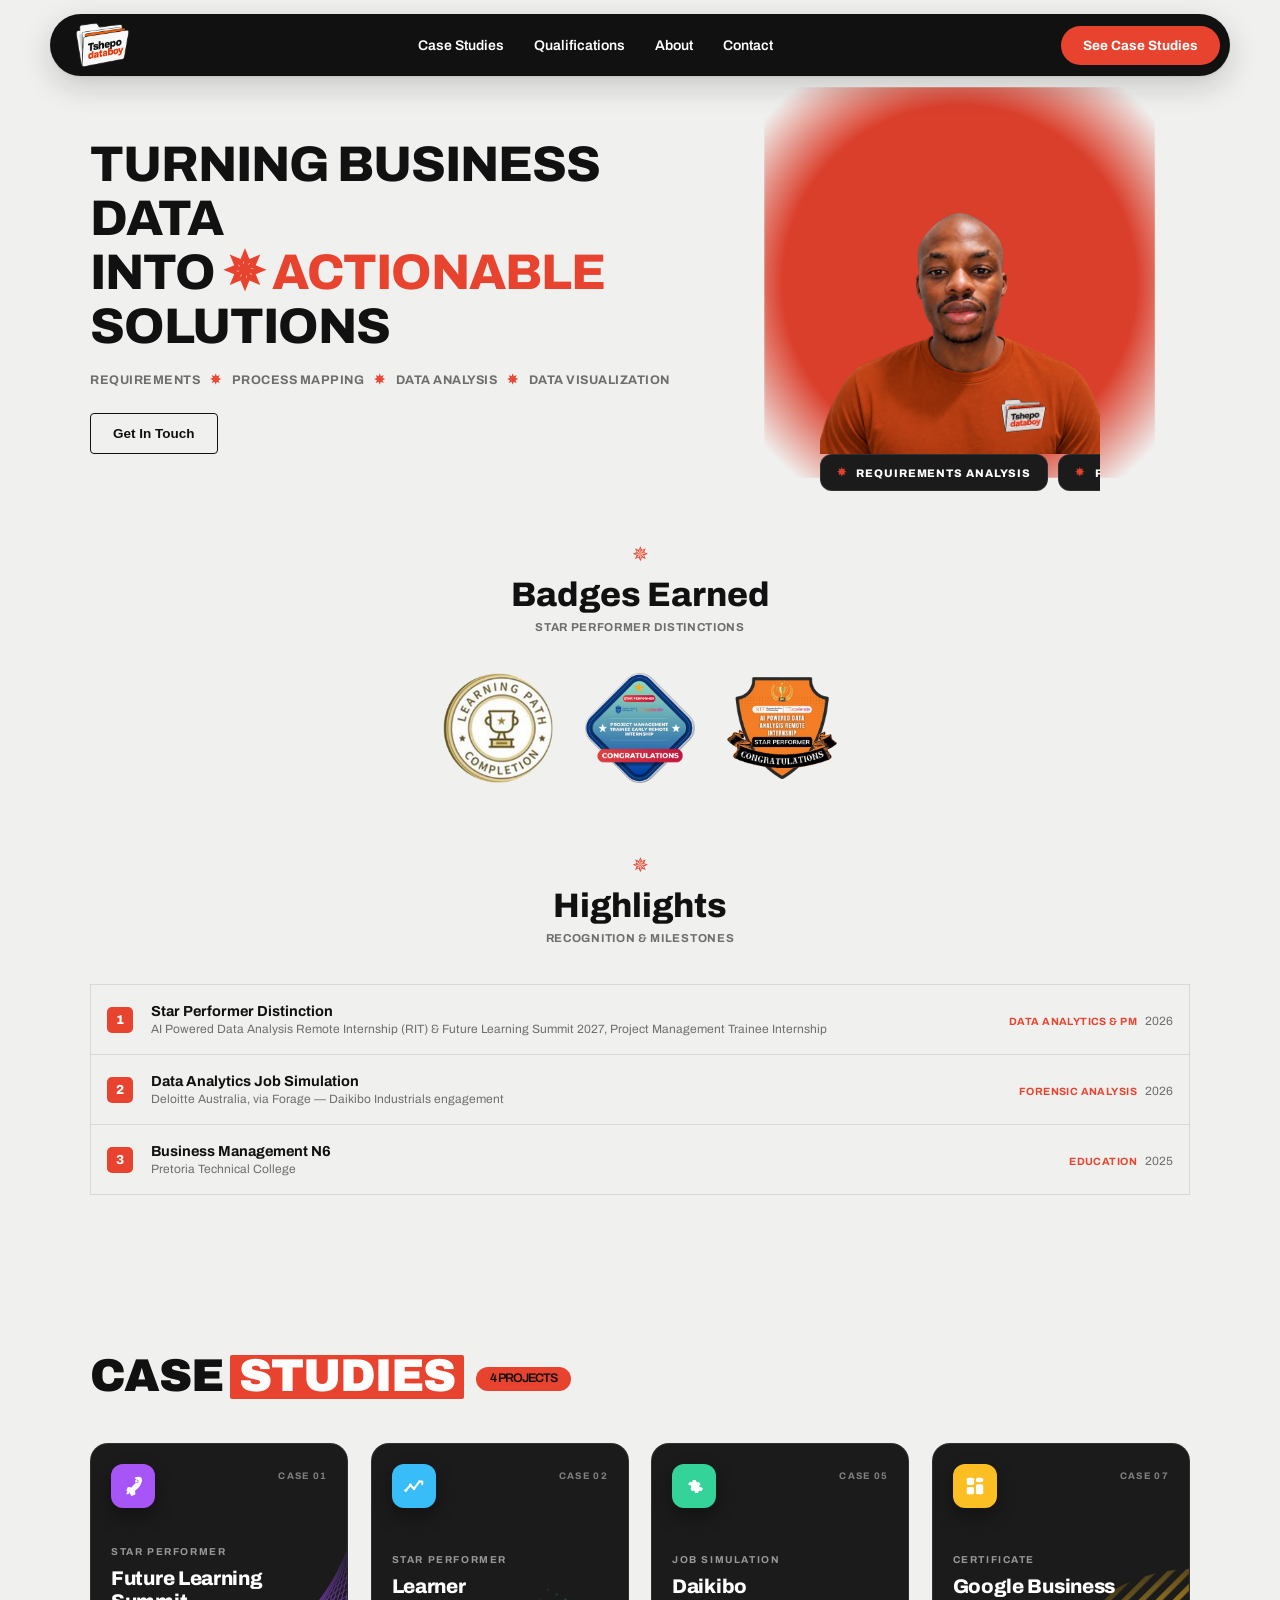
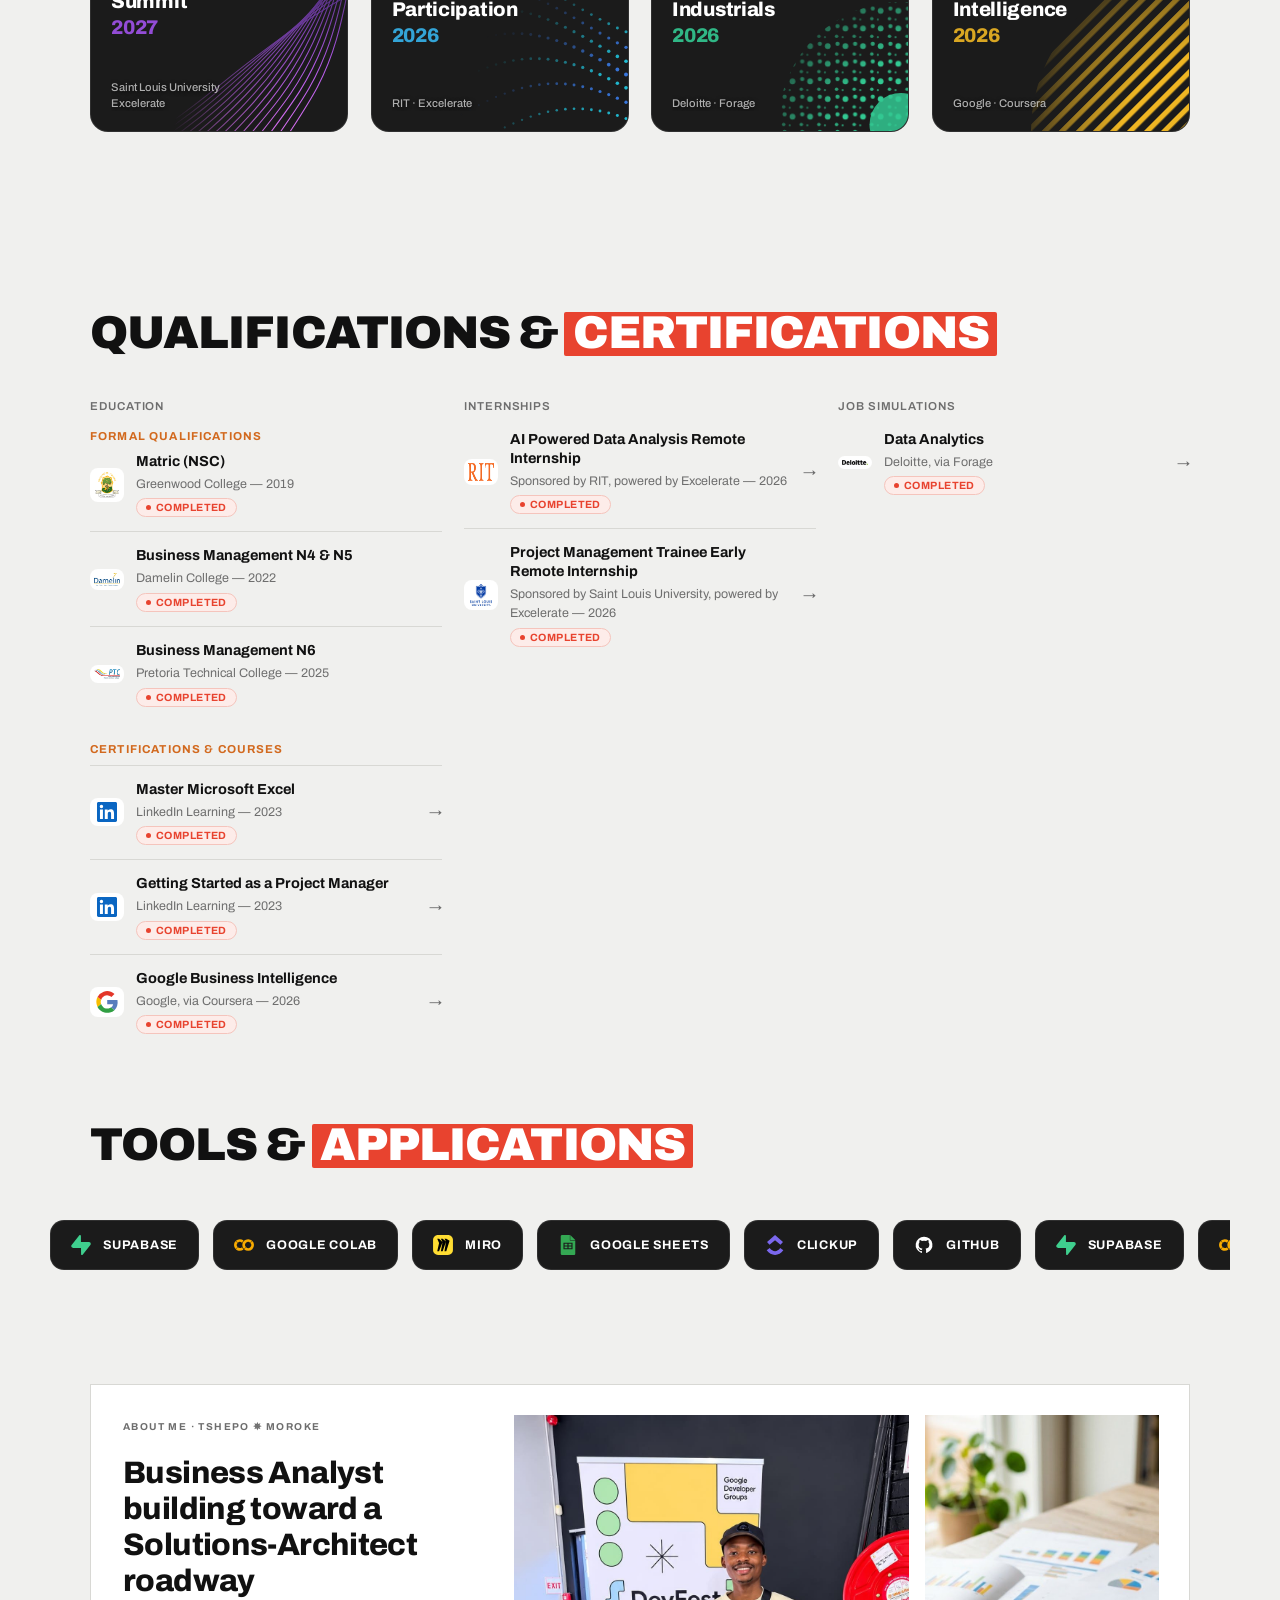
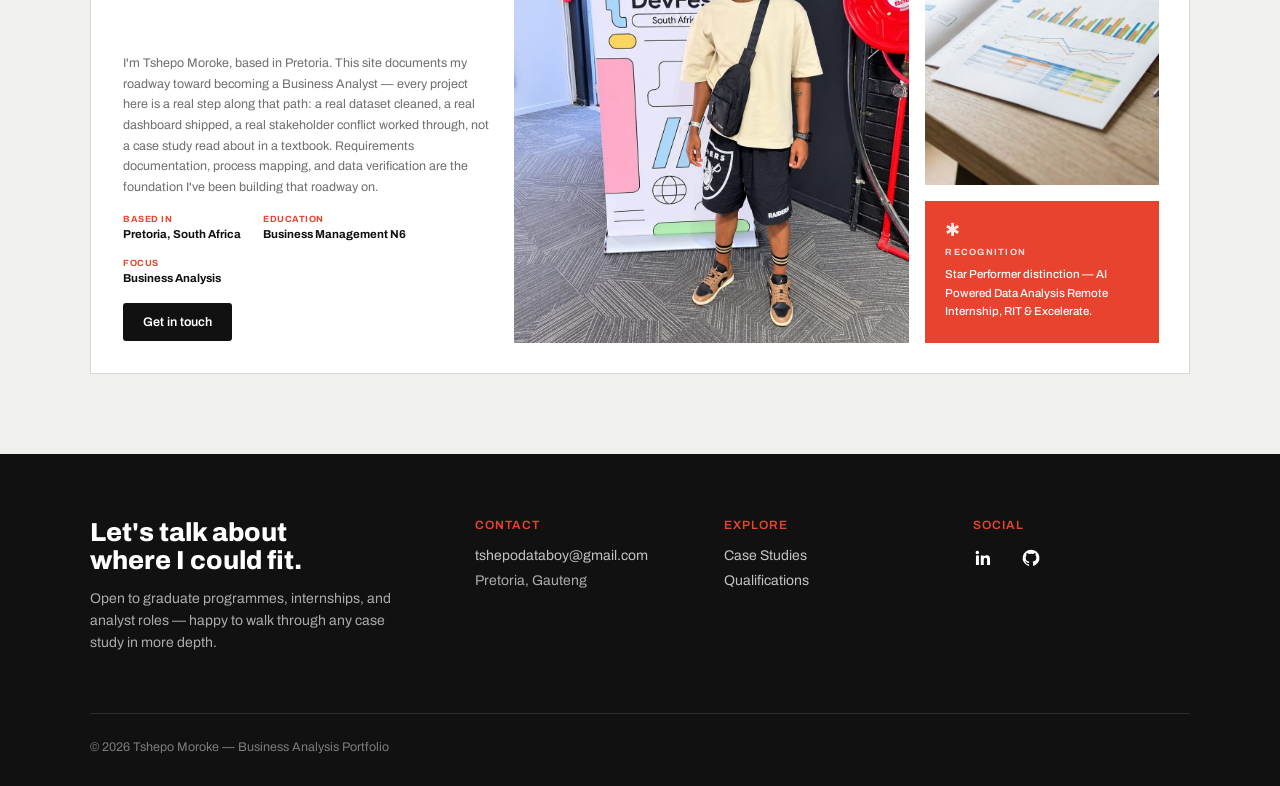
==== commit ba958d39: "Close the gap between the hero portrait and the skills ticker Removes the ticker's top margin so it " ====
--- a/index.html
+++ b/index.html
@@ -7,7 +7,7 @@
 <link rel="preconnect" href="https://fonts.googleapis.com">
 <link rel="preconnect" href="https://fonts.gstatic.com" crossorigin>
 <link href="https://fonts.googleapis.com/css2?family=Archivo:wght@400;500;600;700;800;900&family=Anton&family=Playfair+Display:wght@600;700;800&display=swap" rel="stylesheet">
-<link rel="stylesheet" href="src/styles.css?v=40">
+<link rel="stylesheet" href="src/styles.css?v=41">
 </head>
 <body>
 
--- a/src/styles.css
+++ b/src/styles.css
@@ -1073,7 +1073,7 @@
   top:100%;
   left:50%;
   transform:translateX(-50%);
-  margin:12px 0 0;
+  margin:0;
   width:280px;
   max-width:100%;
   padding:0;
@@ -1083,7 +1083,7 @@
 }
 @media(max-width:820px){
   .th-hero{padding-bottom:80px;}
-  .th-ribbon-wrap{width:200px;margin-top:10px;}
+  .th-ribbon-wrap{width:200px;margin:0;}
 }
 .th-ribbon-track{gap:0;padding:0;}
 .th-ribbon-item{
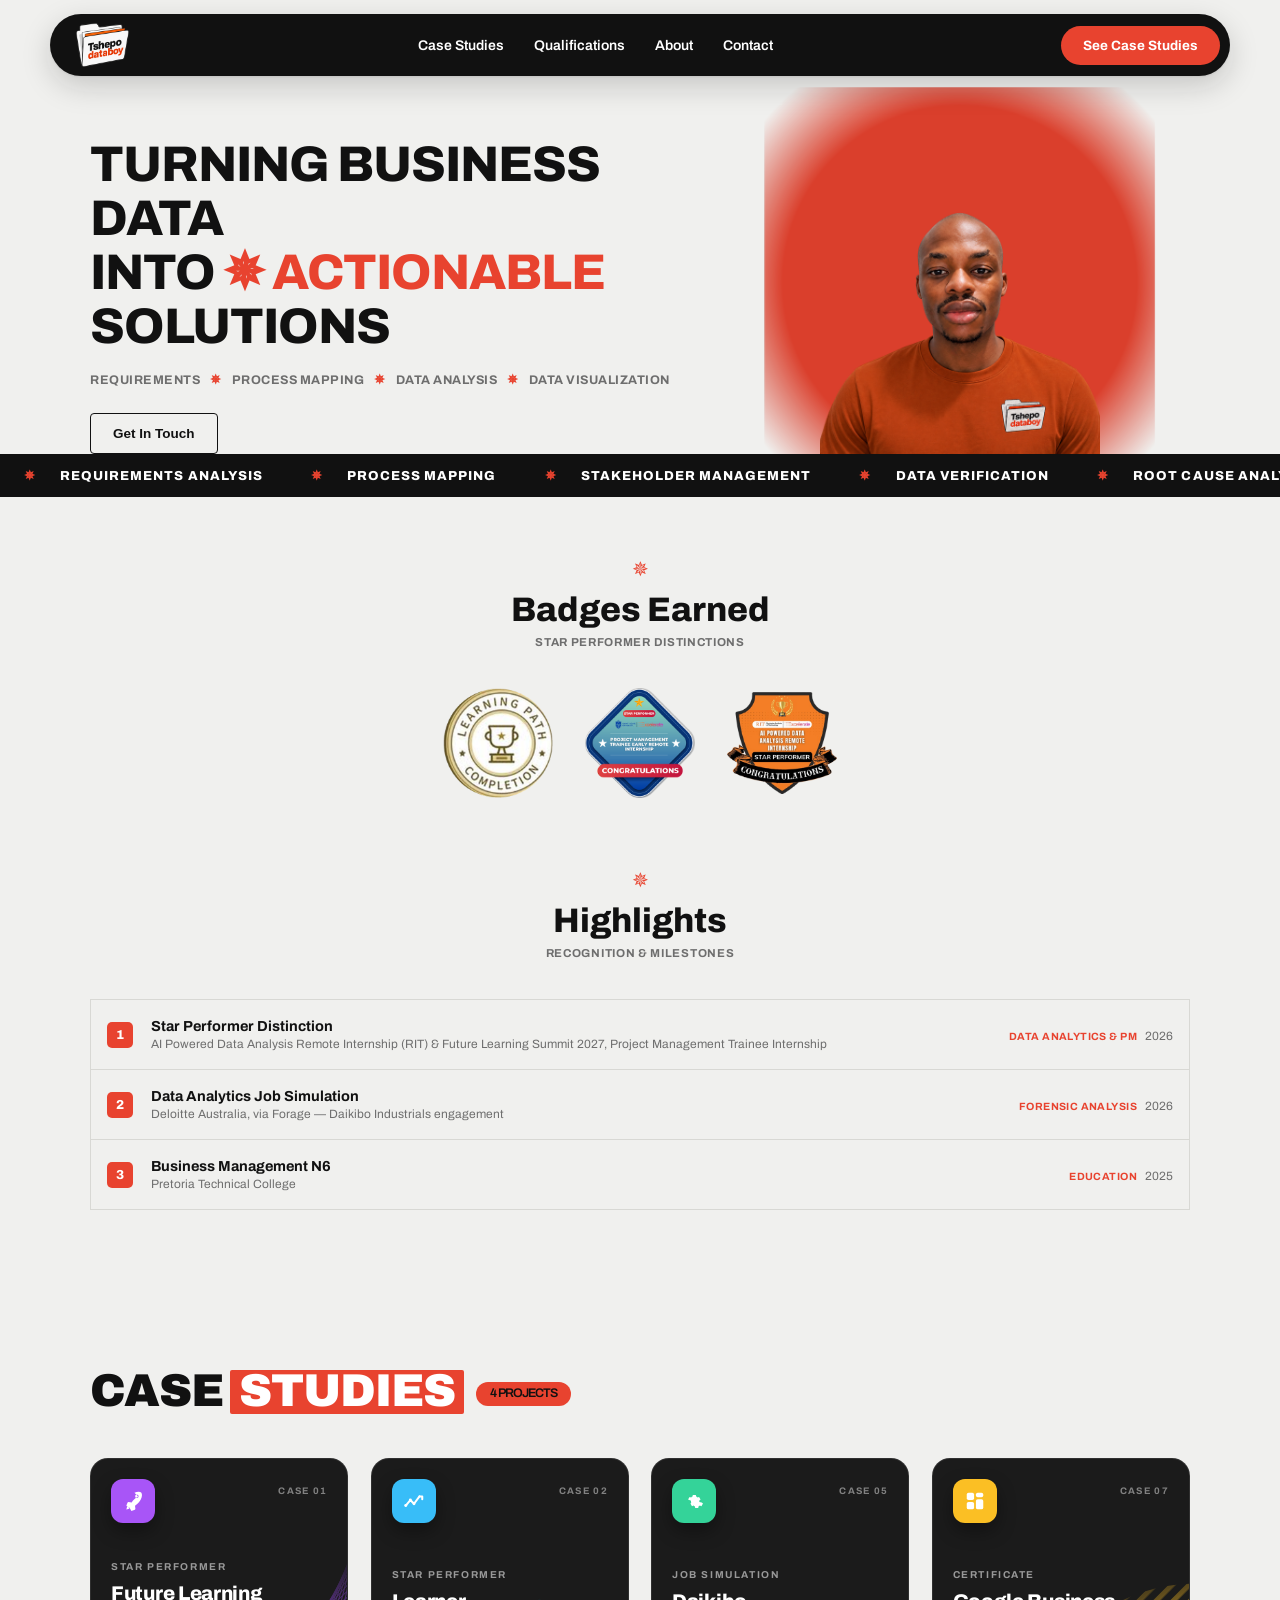
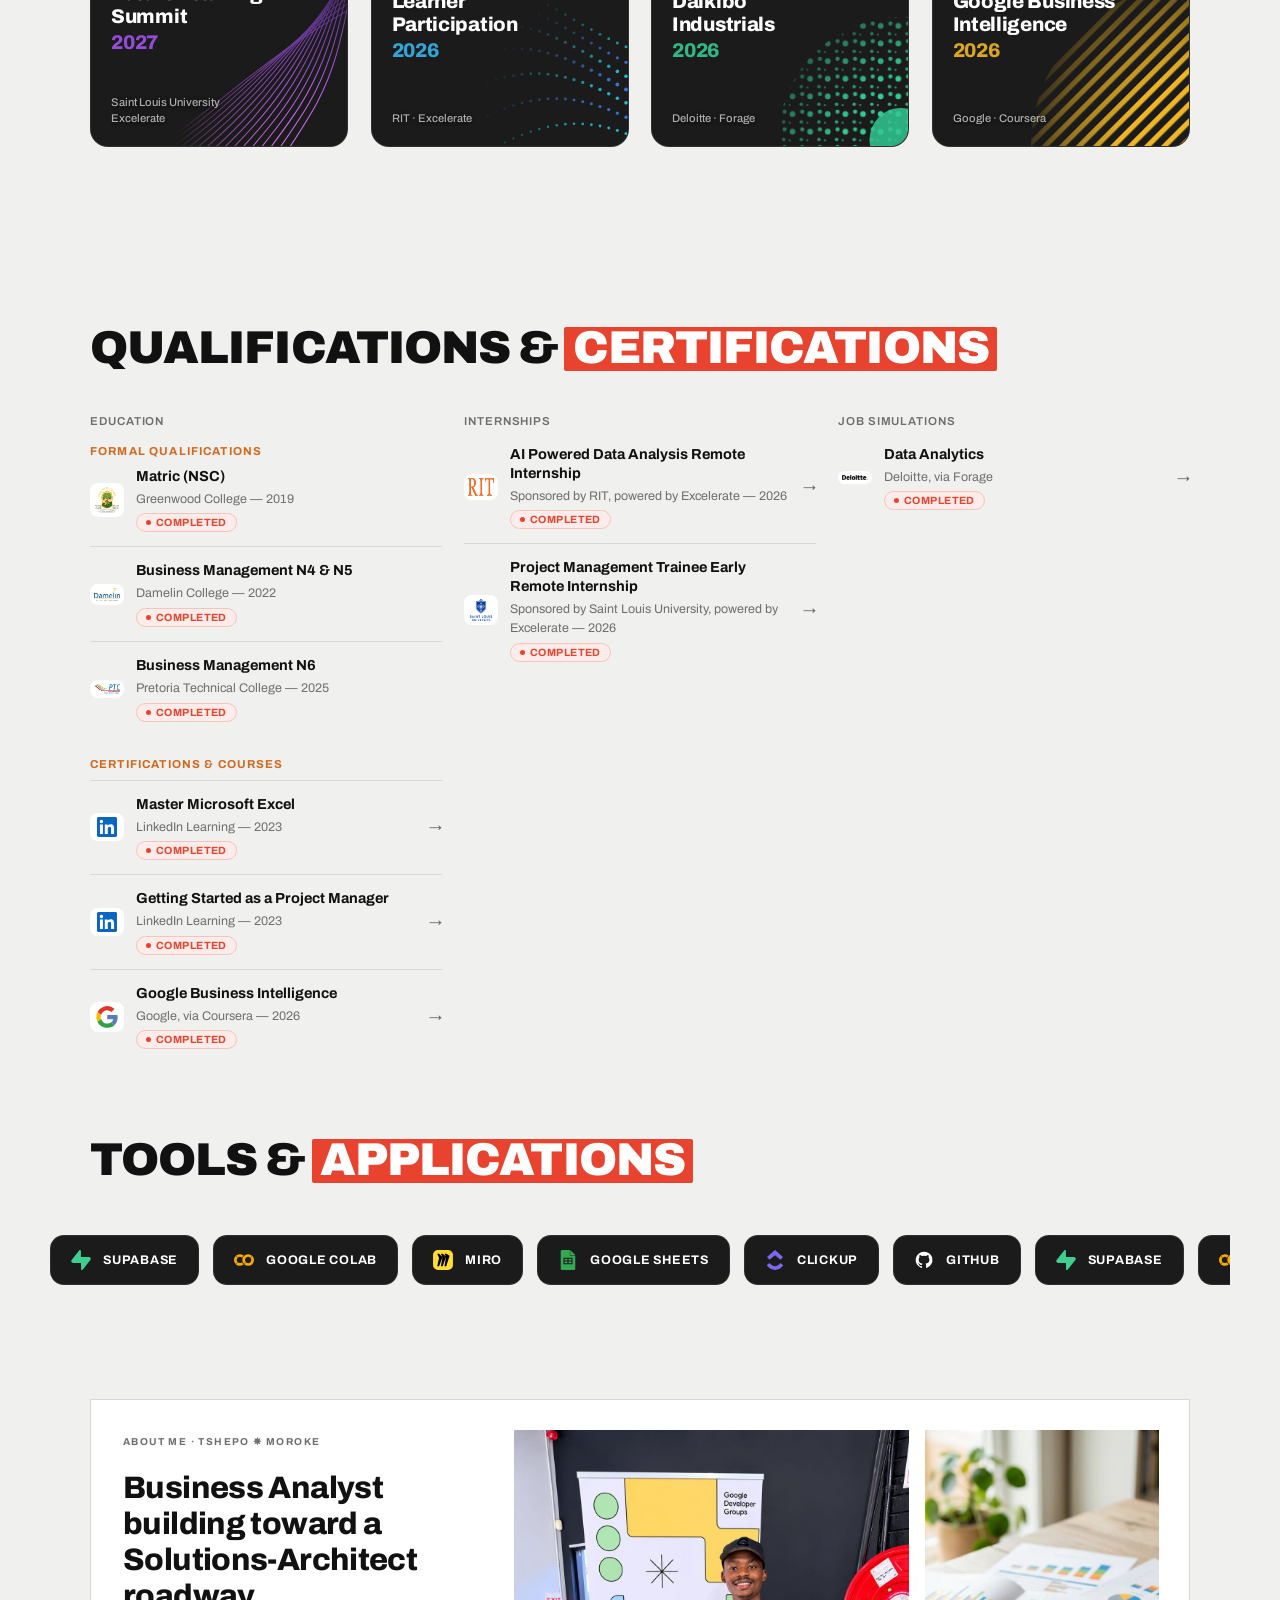
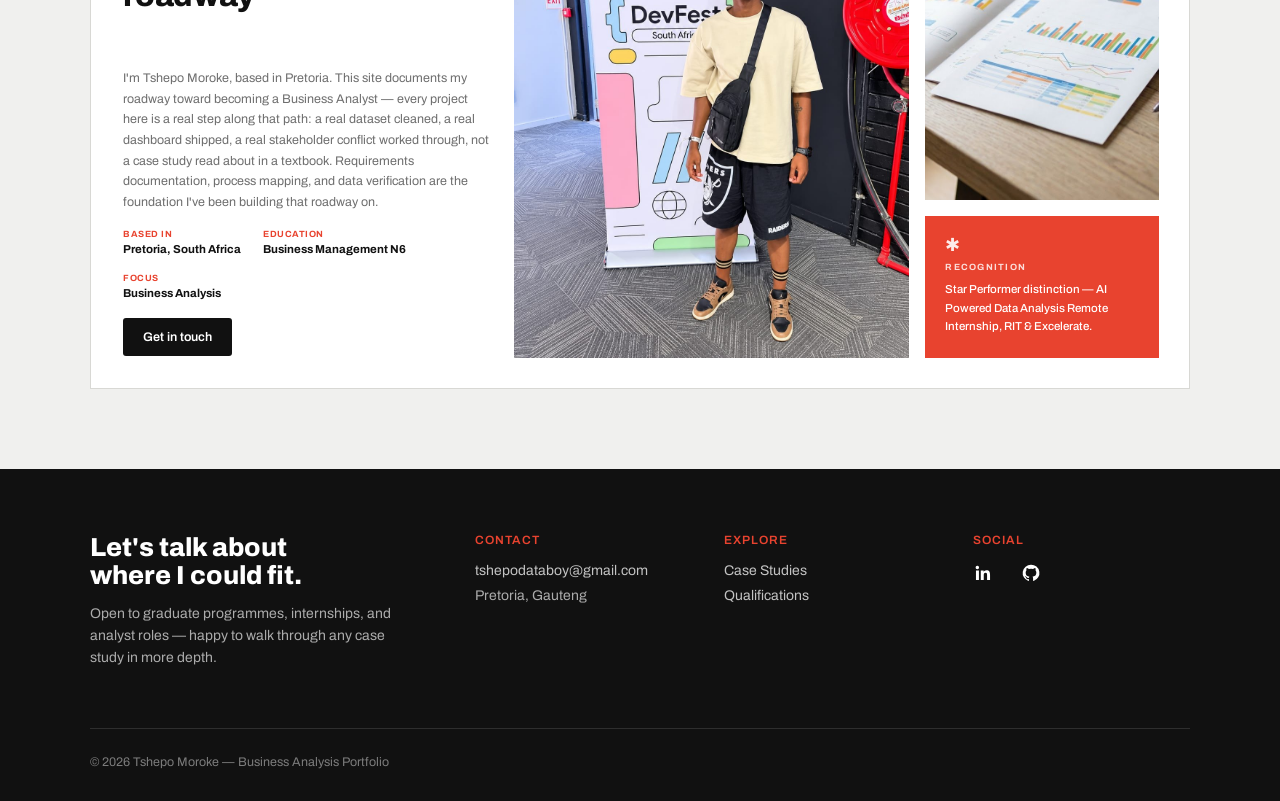
==== commit 56e6bd46: "Make the skills ticker a full-width band under the hero again Moves the ticker out of the portrait c" ====
--- a/index.html
+++ b/index.html
@@ -7,7 +7,7 @@
 <link rel="preconnect" href="https://fonts.googleapis.com">
 <link rel="preconnect" href="https://fonts.gstatic.com" crossorigin>
 <link href="https://fonts.googleapis.com/css2?family=Archivo:wght@400;500;600;700;800;900&family=Anton&family=Playfair+Display:wght@600;700;800&display=swap" rel="stylesheet">
-<link rel="stylesheet" href="src/styles.css?v=41">
+<link rel="stylesheet" href="src/styles.css?v=42">
 </head>
 <body>
 
@@ -50,6 +50,8 @@
           <div class="th-photo-art"><img src="https://i.pinimg.com/originals/62/12/48/6212485181ca055f760855d98d3ee4bc.gif" alt="" loading="lazy" referrerpolicy="no-referrer"></div>
           <div class="th-photo-frame"><img src="assets/images/tshepo-moroke.png" alt="Tshepo Moroke"></div>
         </div>
+      </div>
+    </div>
     <div class="th-ribbon-wrap">
       <div class="th-ribbon-track">
         <div class="th-ribbon-item"><span class="ast">&#10037;</span>Requirements Analysis</div>
@@ -82,8 +84,6 @@
         <div class="th-ribbon-item" aria-hidden="true"><span class="ast">&#10037;</span>Business Case / ROI</div>
         <div class="th-ribbon-item" aria-hidden="true"><span class="ast">&#10037;</span>Documentation (BRD)</div>
 
-      </div>
-    </div>
       </div>
     </div>
   </div>
--- a/src/styles.css
+++ b/src/styles.css
@@ -1059,7 +1059,7 @@
   .case-hero__art{width:82%;height:74%;opacity:.55;}
 }
 
-/* Skills ticker — sits exactly under the hero portrait, matching its width */
+/* Skills ticker — full-width band, sitting flush under the hero portrait */
 .th-photo-col{
   position:relative;
   display:flex;
@@ -1067,40 +1067,17 @@
   align-items:center;
   justify-content:flex-end;
 }
-.th-hero{padding-bottom:88px;}
 .th-ribbon-wrap{
-  position:absolute;
-  top:100%;
-  left:50%;
-  transform:translateX(-50%);
-  margin:0;
-  width:280px;
-  max-width:100%;
-  padding:0;
-  background:transparent;
+  position:relative;
+  width:100vw;
+  margin:0 0 60px calc(50% - 50vw);
+  padding:14px 0;
+  background:var(--panel-dark);
   overflow:hidden;
   z-index:5;
 }
-@media(max-width:820px){
-  .th-hero{padding-bottom:80px;}
-  .th-ribbon-wrap{width:200px;margin:0;}
-}
-.th-ribbon-track{gap:0;padding:0;}
-.th-ribbon-item{
-  background:#1B1B1B;
-  border:1px solid rgba(255,255,255,0.09);
-  border-radius:12px;
-  margin-right:10px;
-  padding:11px 16px;
-  gap:10px;
-  font-size:11px;
-  letter-spacing:0.08em;
-  transition:transform .3s ease, border-color .3s ease, box-shadow .3s ease;
-}
-.th-ribbon-item:hover{
-  transform:translateY(-3px);
-  border-color:rgba(255,255,255,0.2);
-  box-shadow:0 14px 26px rgba(17,17,17,0.25);
+@media(max-width:640px){
+  .th-ribbon-wrap{margin-bottom:40px;}
 }
 
 .marquee-wrap{background:transparent;}
